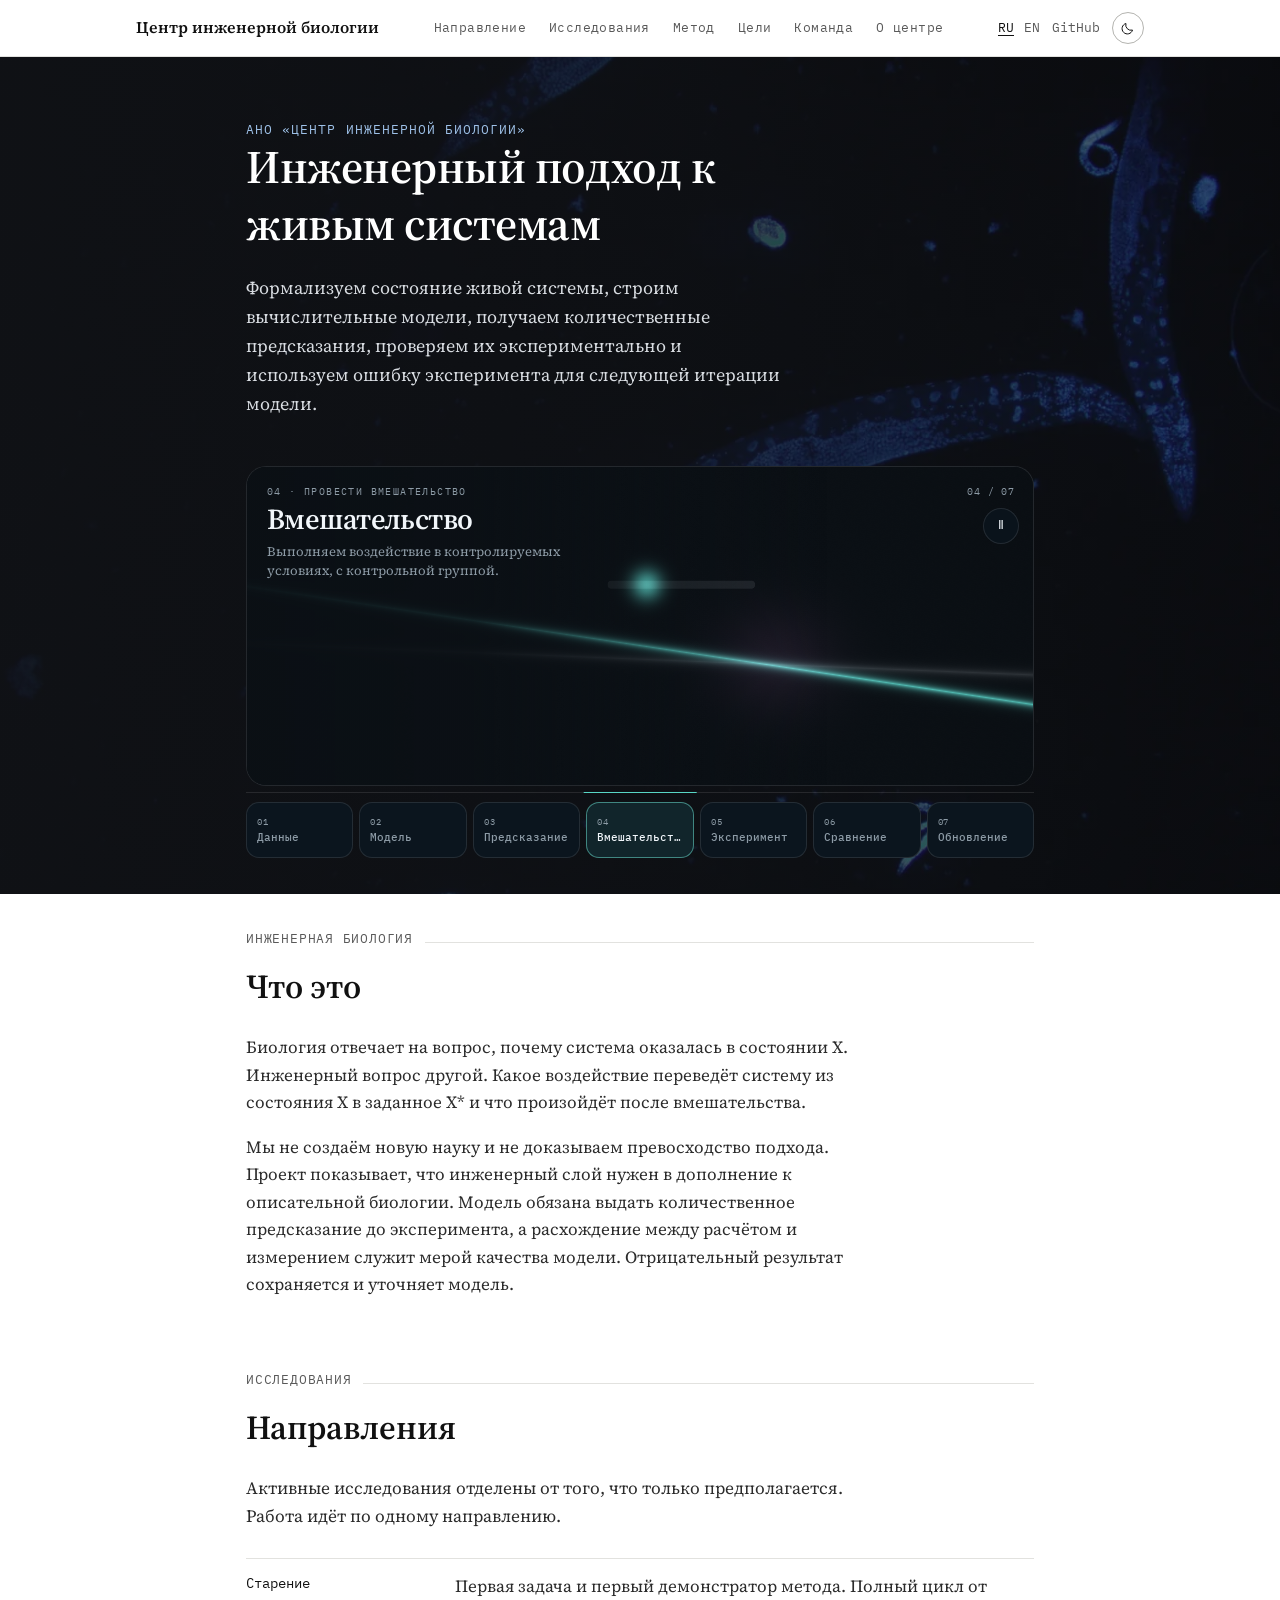
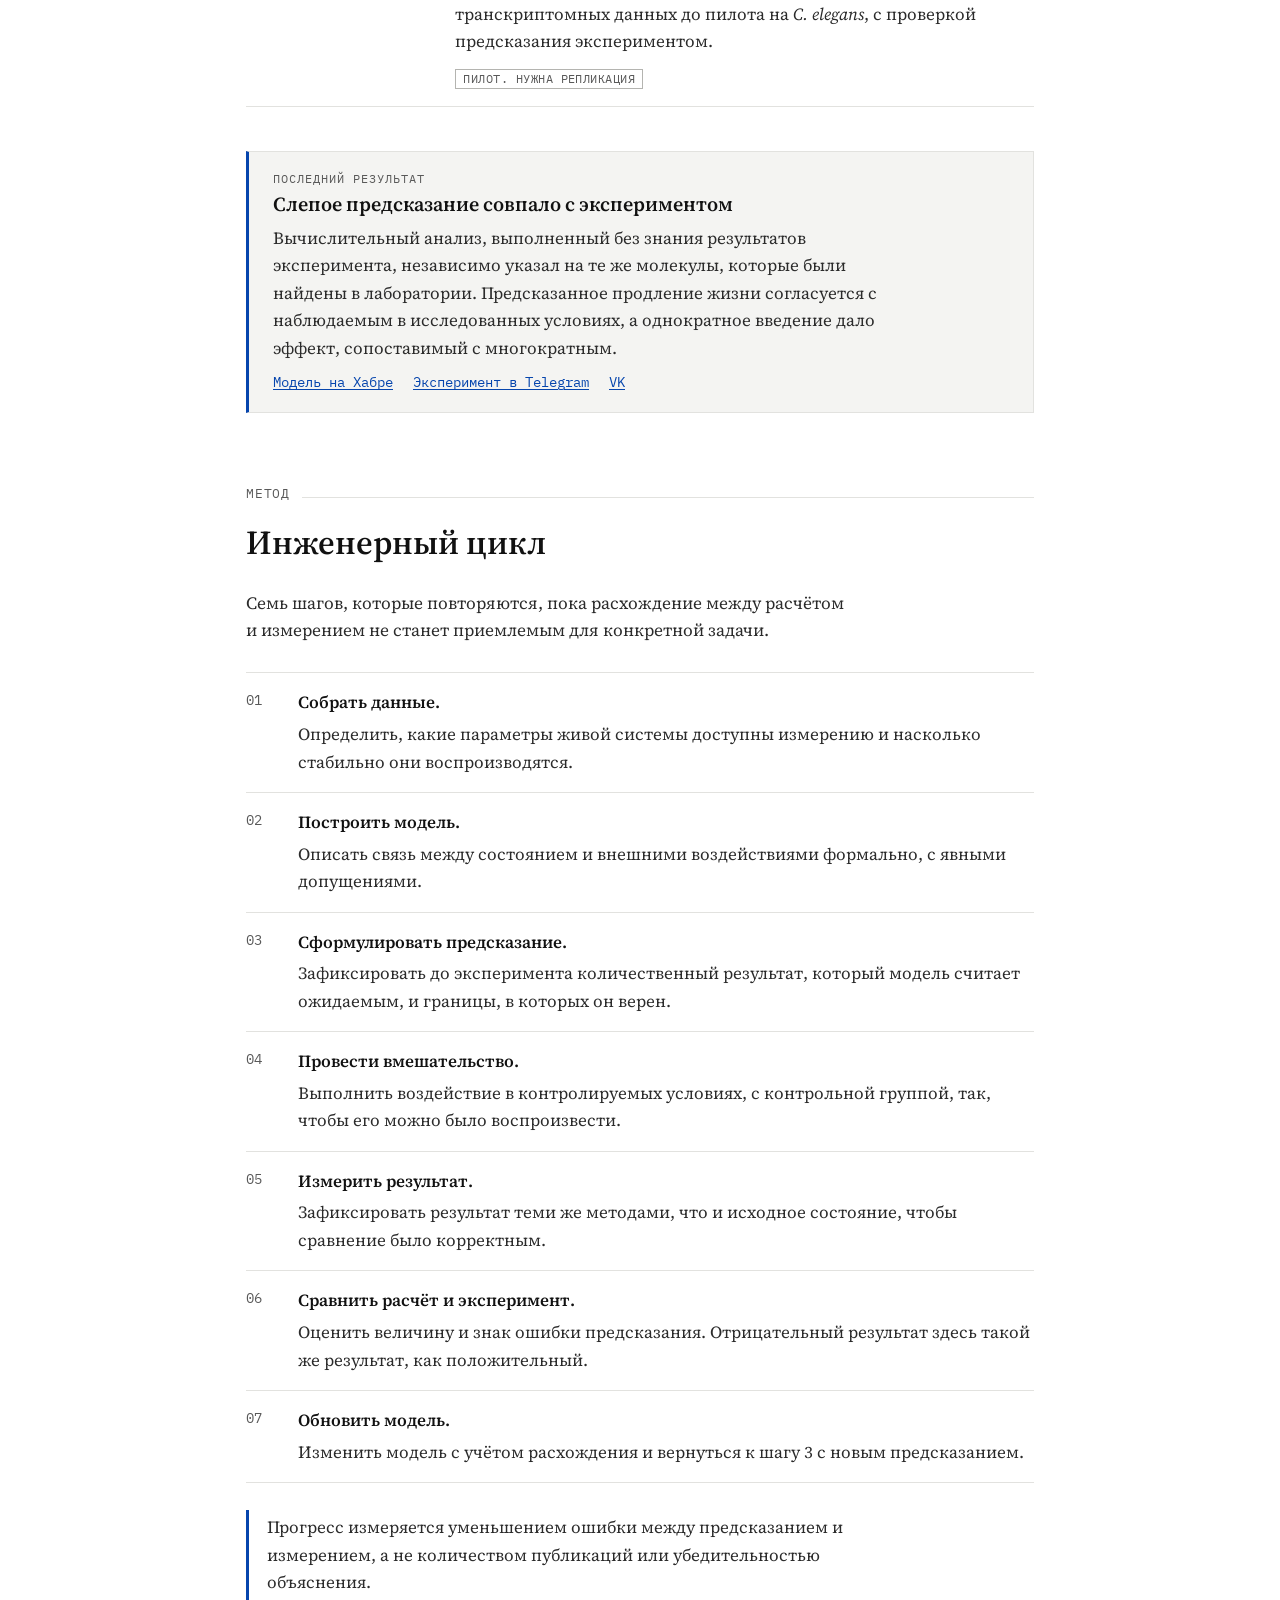
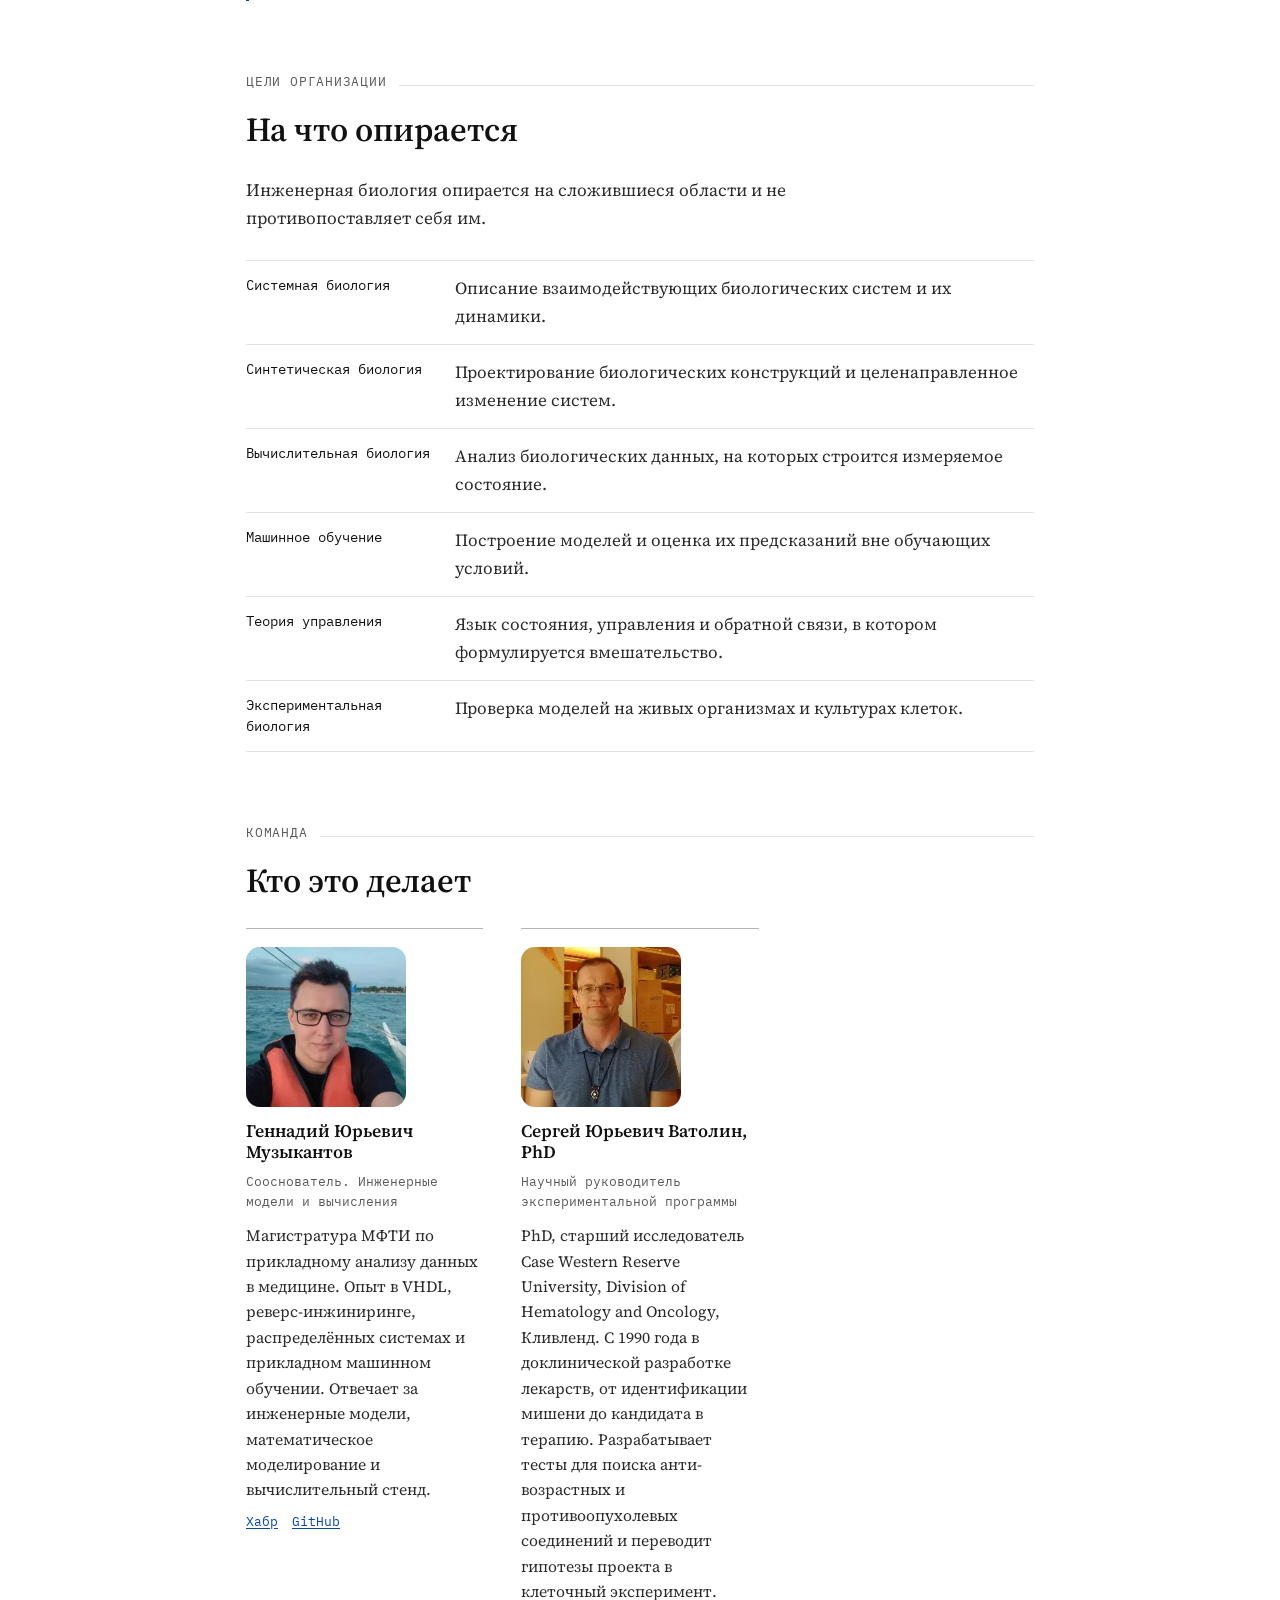
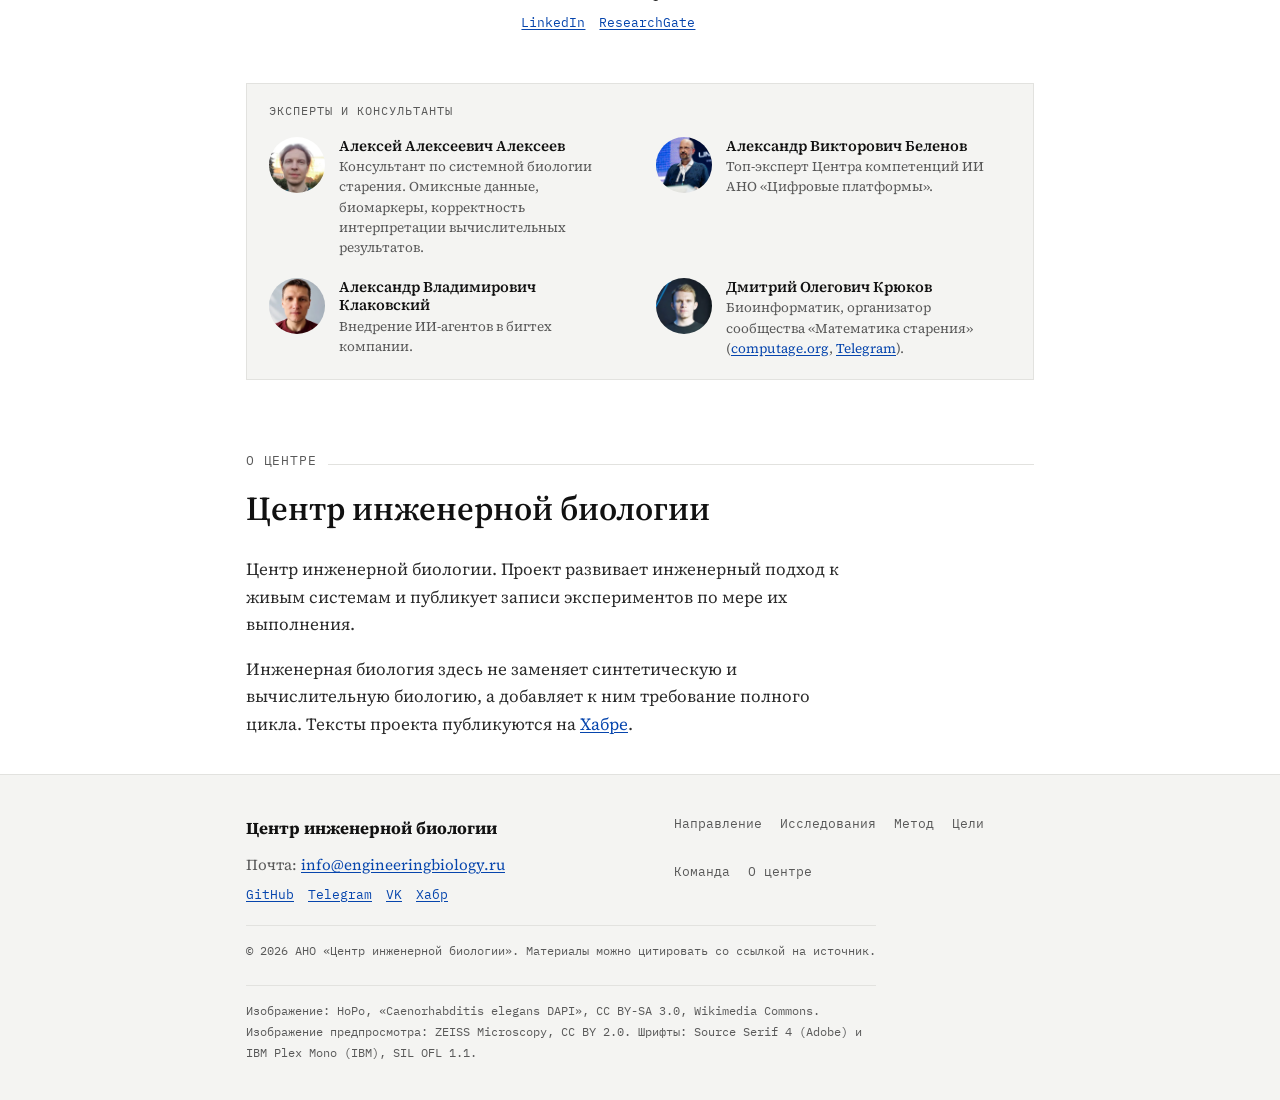
==== index.html @ f96fd62f "Move A. Alekseev from team to advisers; drop management title" ====
<!DOCTYPE html>
<html lang="ru" data-theme="light">
<head>
<meta charset="utf-8">
<meta name="viewport" content="width=device-width, initial-scale=1">
<title>Центр инженерной биологии. Предсказуемое управление живыми системами</title>
<meta name="description" content="Центр инженерной биологии. Полный инженерный цикл от измеримого состояния живой системы до количественного предсказания вмешательства и его экспериментальной проверки.">
<meta name="author" content="АНО «Центр инженерной биологии»">
<meta name="color-scheme" content="light dark">
<meta name="theme-color" content="#ffffff" media="(prefers-color-scheme: light)">
<meta name="theme-color" content="#141414" media="(prefers-color-scheme: dark)">
<link rel="canonical" href="https://engineeringbiology.ru/">
<link rel="alternate" hreflang="ru" href="https://engineeringbiology.ru/">
<link rel="alternate" hreflang="en" href="https://engineeringbiology.ru/en/">
<link rel="alternate" hreflang="x-default" href="https://engineeringbiology.ru/">
<meta property="og:type" content="website">
<meta property="og:locale" content="ru_RU">
<meta property="og:site_name" content="АНО «Центр инженерной биологии»">
<meta property="og:title" content="Центр инженерной биологии. Предсказуемое управление живыми системами">
<meta property="og:description" content="Центр инженерной биологии. Полный инженерный цикл от измеримого состояния живой системы до количественного предсказания вмешательства и его экспериментальной проверки.">
<meta property="og:url" content="https://engineeringbiology.ru/">
<meta property="og:image" content="https://engineeringbiology.ru/assets/og.jpg">
<meta property="og:image:width" content="1200">
<meta property="og:image:height" content="630">
<meta name="twitter:card" content="summary_large_image">
<meta name="twitter:title" content="Центр инженерной биологии. Предсказуемое управление живыми системами">
<meta name="twitter:description" content="Центр инженерной биологии. Полный инженерный цикл от измеримого состояния живой системы до количественного предсказания вмешательства и его экспериментальной проверки.">
<meta name="twitter:image" content="https://engineeringbiology.ru/assets/og.jpg">
<link rel="icon" href="assets/favicon.svg" type="image/svg+xml">
<link rel="preload" href="assets/fonts/sourceserif4-cyrillic.woff2" as="font" type="font/woff2" crossorigin>
<link rel="stylesheet" href="assets/fonts.css">
<link rel="stylesheet" href="assets/styles.css">
<script>(function(){var d=document.documentElement;d.classList.add("js");try{var t=localStorage.getItem("eb-theme");if(!t)t=window.matchMedia("(prefers-color-scheme: dark)").matches?"dark":"light";d.setAttribute("data-theme",t);}catch(e){}})();</script>
</head>
<body>
<a class="skip" href="#main">К содержанию</a>
<header class="masthead">
  <div class="wrap wrap--wide masthead__inner">
    <a class="brand" href="index.html">Центр инженерной биологии</a>
    <nav class="nav" id="nav" aria-label="Разделы">
<a href="#engineering">Направление</a>
<a href="#research">Исследования</a>
<a href="#method">Метод</a>
<a href="#goals">Цели</a>
<a href="#team">Команда</a>
<a href="#about">О центре</a>
    </nav>
    <div class="tools">
      <span class="lang" aria-label="Language"><a href="index.html" hreflang="ru" class="is-current" aria-current="true">RU</a><a href="en/index.html" hreflang="en">EN</a></span>
      <a class="tools__gh" href="https://github.com/EngineeringBiology" rel="noreferrer noopener" target="_blank">GitHub</a>
      <button class="theme" type="button" aria-pressed="false" aria-label="Переключить светлую и тёмную тему">
        <svg viewBox="0 0 24 24" width="15" height="15" aria-hidden="true"><path d="M20 14.5A8.5 8.5 0 0 1 9.5 4a8.5 8.5 0 1 0 10.5 10.5z" fill="none" stroke="currentColor" stroke-width="1.6" stroke-linejoin="round"/></svg>
      </button>
      <button class="menu" type="button" aria-expanded="false" aria-controls="nav" aria-label="Разделы">
        <span class="menu__bars" aria-hidden="true"></span>
      </button>
    </div>
  </div>
</header>
<main id="main">
<section class="hero">
  <div class="hero__bg" aria-hidden="true"></div>
  <div class="wrap hero__inner">
    <p class="eyebrow">АНО «Центр инженерной биологии»</p>
    <h1>Инженерный подход к живым системам</h1>
    <p class="hero__lede">Формализуем состояние живой системы, строим вычислительные модели, получаем количественные предсказания, проверяем их экспериментально и используем ошибку эксперимента для следующей итерации модели.</p>
    <div class="eb-cycle" id="eb-cycle">
      <div class="eb-cycle__scene">
        <canvas class="eb-cycle__canvas" aria-label="Визуализация исследовательского цикла"></canvas>
        <div class="eb-cycle__scrim"></div>
        <div class="eb-cycle__copy">
          <div class="eb-cycle__eyebrow">01 · Собрать данные</div>
          <div class="eb-cycle__title">Данные</div>
          <div class="eb-cycle__description">Собираем данные о состоянии живой системы и проверяем, насколько воспроизводимы измерения.</div>
        </div>
        <div class="eb-cycle__counter">01 / 07</div>
        <button class="eb-cycle__pause" type="button" aria-label="Пауза" data-label-pause="Пауза" data-label-play="Продолжить">Ⅱ</button>
        <div class="eb-cycle__experiment-labels">
          <span>контроль</span>
          <span>вмешательство</span>
        </div>
      </div>
      <div class="eb-cycle__progress"><span></span></div>
      <div class="eb-cycle__nav" role="tablist" aria-label="Этапы цикла">
        <button class="eb-cycle__tab is-active" type="button" data-stage="0" data-eyebrow="01 · Собрать данные" data-title="Данные" data-description="Собираем данные о состоянии живой системы и проверяем, насколько воспроизводимы измерения."><span class="eb-cycle__tab-number">01</span><span class="eb-cycle__tab-label">Данные</span></button>
        <button class="eb-cycle__tab" type="button" data-stage="1" data-eyebrow="02 · Построить модель" data-title="Модель" data-description="Строим вычислительное описание связи состояния и воздействия, с явными допущениями."><span class="eb-cycle__tab-number">02</span><span class="eb-cycle__tab-label">Модель</span></button>
        <button class="eb-cycle__tab" type="button" data-stage="2" data-eyebrow="03 · Сформулировать предсказание" data-title="Предсказание" data-description="До эксперимента получаем количественный результат, который считаем ожидаемым."><span class="eb-cycle__tab-number">03</span><span class="eb-cycle__tab-label">Предсказание</span></button>
        <button class="eb-cycle__tab" type="button" data-stage="3" data-eyebrow="04 · Провести вмешательство" data-title="Вмешательство" data-description="Выполняем воздействие в контролируемых условиях, с контрольной группой."><span class="eb-cycle__tab-number">04</span><span class="eb-cycle__tab-label">Вмешательство</span></button>
        <button class="eb-cycle__tab" type="button" data-stage="4" data-eyebrow="05 · Измерить результат" data-title="Эксперимент" data-description="Измеряем результат теми же методами, что и исходное состояние."><span class="eb-cycle__tab-number">05</span><span class="eb-cycle__tab-label">Эксперимент</span></button>
        <button class="eb-cycle__tab" type="button" data-stage="5" data-eyebrow="06 · Сравнить расчёт и эксперимент" data-title="Сравнение" data-description="Сравниваем расчёт и измерение и оцениваем величину и знак ошибки предсказания."><span class="eb-cycle__tab-number">06</span><span class="eb-cycle__tab-label">Сравнение</span></button>
        <button class="eb-cycle__tab" type="button" data-stage="6" data-eyebrow="07 · Обновить модель" data-title="Обновление" data-description="Изменяем модель с учётом расхождения и возвращаемся к предсказанию."><span class="eb-cycle__tab-number">07</span><span class="eb-cycle__tab-label">Обновление</span></button>
      </div>
    </div>
  </div>
</section>

<section class="section" id="engineering">
  <div class="wrap">
    <p class="section__label">Инженерная биология</p>
    <h2>Что это</h2>
    <div class="prose">
      <p>Биология отвечает на вопрос, почему система оказалась в состоянии X. Инженерный вопрос другой. Какое воздействие переведёт систему из состояния X в заданное X* и что произойдёт после вмешательства.</p>
      <p>Мы не создаём новую науку и не доказываем превосходство подхода. Проект показывает, что инженерный слой нужен в дополнение к описательной биологии. Модель обязана выдать количественное предсказание до эксперимента, а расхождение между расчётом и измерением служит мерой качества модели. Отрицательный результат сохраняется и уточняет модель.</p>
    </div>
  </div>
</section>

<section class="section" id="research">
  <div class="wrap">
    <p class="section__label">Исследования</p>
    <h2>Направления</h2>
    <p class="section__intro">Активные исследования отделены от того, что только предполагается. Работа идёт по одному направлению.</p>
    <dl class="rows">
      <div class="row">
        <dt>Старение</dt>
        <dd>
          <p>Первая задача и первый демонстратор метода. Полный цикл от транскриптомных данных до пилота на <em>C.&nbsp;elegans</em>, с проверкой предсказания экспериментом.</p>
          <p><span class="status">Пилот. Нужна репликация</span></p>
        </dd>
      </div>
    </dl>

    <div class="result">
      <p class="result__label">Последний результат</p>
      <h3 class="result__title">Слепое предсказание совпало с экспериментом</h3>
      <p class="result__text">Вычислительный анализ, выполненный без знания результатов эксперимента, независимо указал на те же молекулы, которые были найдены в лаборатории. Предсказанное продление жизни согласуется с наблюдаемым в исследованных условиях, а однократное введение дало эффект, сопоставимый с многократным.</p>
      <div class="result__links"><a href="https://habr.com/ru/articles/1059232/" target="_blank" rel="noreferrer noopener">Модель на Хабре</a><a href="https://t.me/reversebiolab" target="_blank" rel="noreferrer noopener">Эксперимент в Telegram</a><a href="https://vk.ru/club223616395" target="_blank" rel="noreferrer noopener">VK</a></div>
    </div>
  </div>
</section>

<section class="section" id="method">
  <div class="wrap">
    <p class="section__label">Метод</p>
    <h2>Инженерный цикл</h2>
    <p class="section__intro">Семь шагов, которые повторяются, пока расхождение между расчётом и измерением не станет приемлемым для конкретной задачи.</p>
    <ol class="steps">
      <li><b>Собрать данные.</b> Определить, какие параметры живой системы доступны измерению и насколько стабильно они воспроизводятся.</li>
      <li><b>Построить модель.</b> Описать связь между состоянием и внешними воздействиями формально, с явными допущениями.</li>
      <li><b>Сформулировать предсказание.</b> Зафиксировать до эксперимента количественный результат, который модель считает ожидаемым, и границы, в которых он верен.</li>
      <li><b>Провести вмешательство.</b> Выполнить воздействие в контролируемых условиях, с контрольной группой, так, чтобы его можно было воспроизвести.</li>
      <li><b>Измерить результат.</b> Зафиксировать результат теми же методами, что и исходное состояние, чтобы сравнение было корректным.</li>
      <li><b>Сравнить расчёт и эксперимент.</b> Оценить величину и знак ошибки предсказания. Отрицательный результат здесь такой же результат, как положительный.</li>
      <li><b>Обновить модель.</b> Изменить модель с учётом расхождения и вернуться к шагу 3 с новым предсказанием.</li>
    </ol>
    <div class="note-box"><p>Прогресс измеряется уменьшением ошибки между предсказанием и измерением, а не количеством публикаций или убедительностью объяснения.</p></div>
  </div>
</section>

<section class="section" id="goals">
  <div class="wrap">
    <p class="section__label">Цели организации</p>
    <h2>На что опирается</h2>
    <p class="section__intro">Инженерная биология опирается на сложившиеся области и не противопоставляет себя им.</p>
    <dl class="rows">
      <div class="row"><dt>Системная биология</dt><dd>Описание взаимодействующих биологических систем и их динамики.</dd></div>
      <div class="row"><dt>Синтетическая биология</dt><dd>Проектирование биологических конструкций и целенаправленное изменение систем.</dd></div>
      <div class="row"><dt>Вычислительная биология</dt><dd>Анализ биологических данных, на которых строится измеряемое состояние.</dd></div>
      <div class="row"><dt>Машинное обучение</dt><dd>Построение моделей и оценка их предсказаний вне обучающих условий.</dd></div>
      <div class="row"><dt>Теория управления</dt><dd>Язык состояния, управления и обратной связи, в котором формулируется вмешательство.</dd></div>
      <div class="row"><dt>Экспериментальная биология</dt><dd>Проверка моделей на живых организмах и культурах клеток.</dd></div>
    </dl>
  </div>
</section>

<section class="section" id="team">
  <div class="wrap">
    <p class="section__label">Команда</p>
    <h2>Кто это делает</h2>
    <div class="people">
      <article class="person">
        <div class="person__photo"><img src="/assets/people/muzykantov-240.webp" srcset="/assets/people/muzykantov-240.webp 240w, /assets/people/muzykantov.webp 460w" sizes="(max-width: 620px) 60vw, 160px" width="460" height="460" loading="lazy" decoding="async" alt="Геннадий Юрьевич Музыкантов"></div>
        <h3>Геннадий Юрьевич Музыкантов</h3>
        <p class="person__role">Сооснователь. Инженерные модели и вычисления</p>
        <p class="person__bio">Магистратура МФТИ по прикладному анализу данных в медицине. Опыт в VHDL, реверс-инжиниринге, распределённых системах и прикладном машинном обучении. Отвечает за инженерные модели, математическое моделирование и вычислительный стенд.</p>
        <div class="person__links"><a href="https://habr.com/ru/users/gmuzykantov/" target="_blank" rel="noreferrer noopener">Хабр</a><a href="https://github.com/muzykantov" target="_blank" rel="noreferrer noopener">GitHub</a></div>
      </article>
      <article class="person">
        <div class="person__photo"><img src="/assets/people/vatolin.webp" width="203" height="203" loading="lazy" decoding="async" alt="Сергей Юрьевич Ватолин"></div>
        <h3>Сергей Юрьевич Ватолин, PhD</h3>
        <p class="person__role">Научный руководитель экспериментальной программы</p>
        <p class="person__bio">PhD, старший исследователь Case Western Reserve University, Division of Hematology and Oncology, Кливленд. С 1990 года в доклинической разработке лекарств, от идентификации мишени до кандидата в терапию. Разрабатывает тесты для поиска анти-возрастных и противоопухолевых соединений и переводит гипотезы проекта в клеточный эксперимент.</p>
        <div class="person__links"><a href="https://www.linkedin.com/in/sergei-vatolin-2327263" target="_blank" rel="noreferrer noopener">LinkedIn</a><a href="https://www.researchgate.net/profile/Sergei-Vatolin" target="_blank" rel="noreferrer noopener">ResearchGate</a></div>
      </article>
    </div>

    <div class="experts">
      <h3>Эксперты и консультанты</h3>
      <div class="experts__list">
        <div class="expert">
          <div class="expert__photo"><img src="/assets/people/alekseev-240.webp" srcset="/assets/people/alekseev-240.webp 240w, /assets/people/alekseev.webp 400w" sizes="44px" width="400" height="400" loading="lazy" decoding="async" alt="Алексей Алексеевич Алексеев"></div>
          <div><h4>Алексей Алексеевич Алексеев</h4><p>Консультант по системной биологии старения. Омиксные данные, биомаркеры, корректность интерпретации вычислительных результатов.</p></div>
        </div>
        <div class="expert">
          <div class="expert__photo"><img src="/assets/people/belenov-240.webp" srcset="/assets/people/belenov-240.webp 240w, /assets/people/belenov.webp 480w" sizes="44px" width="480" height="480" loading="lazy" decoding="async" alt="Александр Викторович Беленов"></div>
          <div><h4>Александр Викторович Беленов</h4><p>Топ-эксперт Центра компетенций ИИ АНО «Цифровые платформы».</p></div>
        </div>
        <div class="expert">
          <div class="expert__photo"><img src="/assets/people/klakovsky-240.webp" srcset="/assets/people/klakovsky-240.webp 240w, /assets/people/klakovsky.webp 480w" sizes="44px" width="480" height="480" loading="lazy" decoding="async" alt="Александр Владимирович Клаковский"></div>
          <div><h4>Александр Владимирович Клаковский</h4><p>Внедрение ИИ-агентов в бигтех компании.</p></div>
        </div>
        <div class="expert">
          <div class="expert__photo"><img src="/assets/people/kryukov-240.webp" srcset="/assets/people/kryukov-240.webp 240w, /assets/people/kryukov.webp 480w" sizes="44px" width="480" height="480" loading="lazy" decoding="async" alt="Дмитрий Олегович Крюков"></div>
          <div><h4>Дмитрий Олегович Крюков</h4><p>Биоинформатик, организатор сообщества «Математика старения» (<a href="https://computage.org/" target="_blank" rel="noreferrer noopener">computage.org</a>, <a href="https://t.me/agingmathwaterfall" target="_blank" rel="noreferrer noopener">Telegram</a>).</p></div>
        </div>
      </div>
    </div>
  </div>
</section>

<section class="section" id="about">
  <div class="wrap">
    <p class="section__label">О центре</p>
    <h2>Центр инженерной биологии</h2>
    <div class="prose">
      <p>Центр инженерной биологии. Проект развивает инженерный подход к живым системам и публикует записи экспериментов по мере их выполнения.</p>
      <p>Инженерная биология здесь не заменяет синтетическую и вычислительную биологию, а добавляет к ним требование полного цикла. Тексты проекта публикуются на <a href="https://habr.com/ru/users/gmuzykantov/articles/" target="_blank" rel="noreferrer noopener">Хабре</a>.</p>
    </div>
  </div>
</section>
</main>
<footer class="colophon" id="contact">
  <div class="wrap">
    <div class="colophon__grid">
      <div>
        <strong>Центр инженерной биологии</strong>
        <p class="colophon__contact">Почта: <a href="mailto:info@engineeringbiology.ru">info@engineeringbiology.ru</a></p>
        <nav class="colophon__links" aria-label="Links"><a href="https://github.com/EngineeringBiology" target="_blank" rel="noreferrer noopener">GitHub</a>
<a href="https://t.me/reversebiolab" target="_blank" rel="noreferrer noopener">Telegram</a>
<a href="https://vk.ru/club223616395" target="_blank" rel="noreferrer noopener">VK</a>
<a href="https://habr.com/ru/users/gmuzykantov/articles/" target="_blank" rel="noreferrer noopener">Хабр</a></nav>
      </div>
      <nav class="colophon__nav" aria-label="Разделы">
<a href="#engineering">Направление</a>
<a href="#research">Исследования</a>
<a href="#method">Метод</a>
<a href="#goals">Цели</a>
<a href="#team">Команда</a>
<a href="#about">О центре</a>
      </nav>
    </div>
    <p class="colophon__legal">&copy; 2026 АНО «Центр инженерной биологии». Материалы можно цитировать со ссылкой на источник.</p>
    <p class="colophon__credits">Изображение: HoPo, «Caenorhabditis elegans DAPI», CC BY-SA 3.0, Wikimedia Commons. Изображение предпросмотра: ZEISS Microscopy, CC BY 2.0. Шрифты: Source Serif 4 (Adobe) и IBM Plex Mono (IBM), SIL OFL 1.1.</p>
  </div>
</footer>
<script src="assets/app.js" defer></script>
</body>
</html>
---- assets/fonts.css ----
/* Self-hosted fonts, SIL Open Font License 1.1.
   Source Serif 4 (c) Adobe, variable weight 400..700, normal and italic.
   IBM Plex Mono (c) IBM Corp., weights 400 and 500.
   Subsets: cyrillic + latin. Regenerate from the Google Fonts CSS2 API
   if the character set changes. */

@font-face {
  font-family: 'Source Serif 4';
  font-style: normal;
  font-weight: 400 700;
  font-display: swap;
  src: url('fonts/sourceserif4-cyrillic.woff2') format('woff2');
  unicode-range: U+0301, U+0400-045F, U+0490-0491, U+04B0-04B1, U+2116;
}
@font-face {
  font-family: 'Source Serif 4';
  font-style: normal;
  font-weight: 400 700;
  font-display: swap;
  src: url('fonts/sourceserif4-latin.woff2') format('woff2');
  unicode-range: U+0000-00FF, U+0131, U+0152-0153, U+02BB-02BC, U+02C6, U+02DA, U+02DC, U+0304, U+0308, U+0329, U+2000-206F, U+20AC, U+2122, U+2191, U+2193, U+2212, U+2215, U+FEFF, U+FFFD;
}
@font-face {
  font-family: 'Source Serif 4';
  font-style: italic;
  font-weight: 400 700;
  font-display: swap;
  src: url('fonts/sourceserif4-italic-cyrillic.woff2') format('woff2');
  unicode-range: U+0301, U+0400-045F, U+0490-0491, U+04B0-04B1, U+2116;
}
@font-face {
  font-family: 'Source Serif 4';
  font-style: italic;
  font-weight: 400 700;
  font-display: swap;
  src: url('fonts/sourceserif4-italic-latin.woff2') format('woff2');
  unicode-range: U+0000-00FF, U+0131, U+0152-0153, U+02BB-02BC, U+02C6, U+02DA, U+02DC, U+0304, U+0308, U+0329, U+2000-206F, U+20AC, U+2122, U+2191, U+2193, U+2212, U+2215, U+FEFF, U+FFFD;
}
@font-face {
  font-family: 'IBM Plex Mono';
  font-style: normal;
  font-weight: 400;
  font-display: swap;
  src: url('fonts/ibmplexmono-400-cyrillic.woff2') format('woff2');
  unicode-range: U+0301, U+0400-045F, U+0490-0491, U+04B0-04B1, U+2116;
}
@font-face {
  font-family: 'IBM Plex Mono';
  font-style: normal;
  font-weight: 400;
  font-display: swap;
  src: url('fonts/ibmplexmono-400-latin.woff2') format('woff2');
  unicode-range: U+0000-00FF, U+0131, U+0152-0153, U+02BB-02BC, U+02C6, U+02DA, U+02DC, U+0304, U+0308, U+0329, U+2000-206F, U+20AC, U+2122, U+2191, U+2193, U+2212, U+2215, U+FEFF, U+FFFD;
}
@font-face {
  font-family: 'IBM Plex Mono';
  font-style: normal;
  font-weight: 500;
  font-display: swap;
  src: url('fonts/ibmplexmono-500-cyrillic.woff2') format('woff2');
  unicode-range: U+0301, U+0400-045F, U+0490-0491, U+04B0-04B1, U+2116;
}
@font-face {
  font-family: 'IBM Plex Mono';
  font-style: normal;
  font-weight: 500;
  font-display: swap;
  src: url('fonts/ibmplexmono-500-latin.woff2') format('woff2');
  unicode-range: U+0000-00FF, U+0131, U+0152-0153, U+02BB-02BC, U+02C6, U+02DA, U+02DC, U+0304, U+0308, U+0329, U+2000-206F, U+20AC, U+2122, U+2191, U+2193, U+2212, U+2215, U+FEFF, U+FFFD;
}
---- assets/styles.css ----
/* Институт инженерной биологии
   Фон: белый. Текст: почти чёрный. Ссылки: классический синий (как в Википедии).
   Шрифты: Source Serif 4 (текст), IBM Plex Mono (подписи). */

/* ---------- токены ---------- */
:root {
  color-scheme: light;
  --bg: #ffffff;
  --bg-2: #f4f4f2;
  --ink: #111111;
  --body: #2b2b2b;
  --muted: #595959;
  --line: #e2e2df;
  --line-2: #b4b4b0;
  --link: #0645ad;
  --link-hover: #0b3d91;

  --serif: "Source Serif 4", Georgia, "Times New Roman", serif;
  --mono: "IBM Plex Mono", ui-monospace, "SF Mono", Menlo, Consolas, monospace;

  --wrap: 900px;
  --wide: 1120px;
  --pad: clamp(20px, 5vw, 56px);
  --gap-after-heading: clamp(20px, 3vh, 30px);
}

html[data-theme="dark"] {
  color-scheme: dark;
  --bg: #15171a;
  --bg-2: #1d2024;
  --ink: #ededed;
  --body: #c9c9c9;
  --muted: #909090;
  --line: #2d3138;
  --line-2: #454a52;
  --link: #7fb2ff;
  --link-hover: #a6c8ff;
}

/* ---------- база ---------- */
* { box-sizing: border-box; }
html { -webkit-text-size-adjust: 100%; scroll-behavior: smooth; }
body {
  margin: 0;
  background: var(--bg);
  color: var(--ink);
  font: 400 1.0625rem/1.62 var(--serif);
  -webkit-font-smoothing: antialiased;
  text-rendering: optimizeLegibility;
  overflow-x: hidden;
}
img { max-width: 100%; height: auto; display: block; }
p { margin: 0; }
h1, h2, h3, h4 { margin: 0; font-weight: 600; line-height: 1.22; }
h2 { margin-bottom: var(--gap-after-heading); }
h3 { margin-top: clamp(28px, 4vh, 40px); margin-bottom: 14px; }
::selection { background: #ffdf80; color: #111; }

a { color: var(--link); text-underline-offset: 2px; }
a:hover { color: var(--link-hover); }
:focus-visible { outline: 2px solid var(--link); outline-offset: 2px; }

.wrap { width: 100%; max-width: var(--wrap); margin-inline: auto; padding-inline: var(--pad); }
.wrap--wide { max-width: var(--wide); }

.skip { position: absolute; left: 12px; top: -60px; z-index: 200; padding: 8px 14px; background: var(--ink); color: var(--bg); font: 400 0.82rem/1 var(--mono); }
.skip:focus { top: 12px; }

.eyebrow { font: 400 0.82rem/1.4 var(--mono); letter-spacing: 0.08em; text-transform: uppercase; color: var(--muted); }

/* ---------- шапка ---------- */
.masthead { position: sticky; top: 0; z-index: 100; background: var(--bg); border-bottom: 1px solid var(--line); }
.masthead__inner { display: flex; align-items: center; justify-content: space-between; gap: 18px; min-height: 56px; }
.brand { font-family: var(--serif); font-size: 1rem; font-weight: 600; color: var(--ink); text-decoration: none; white-space: nowrap; }
.nav { display: flex; gap: clamp(12px, 1.8vw, 24px); }
.nav a { font: 400 0.82rem/1 var(--mono); letter-spacing: 0.03em; color: var(--muted); text-decoration: none; padding: 4px 0; }
.nav a:hover { color: var(--ink); text-decoration: underline; }
.tools { display: flex; align-items: center; gap: 12px; }
.tools__gh { font: 400 0.82rem/1 var(--mono); color: var(--muted); text-decoration: none; }
.tools__gh:hover { color: var(--ink); text-decoration: underline; }
.lang { display: inline-flex; gap: 10px; font: 400 0.82rem/1 var(--mono); }
.lang a { color: var(--muted); text-decoration: none; }
.lang a.is-current { color: var(--ink); text-decoration: underline; text-underline-offset: 3px; }
.theme, .menu { display: grid; place-items: center; width: 32px; height: 32px; padding: 0; background: none; border: 1px solid var(--line-2); color: var(--ink); cursor: pointer; }
.theme { border-radius: 50%; }
.menu { display: none; }
.theme:hover, .menu:hover { border-color: var(--ink); }
.menu__bars, .menu__bars::before, .menu__bars::after { display: block; width: 14px; height: 1.5px; background: var(--ink); transition: transform .2s ease; }
.menu__bars { position: relative; }
.menu__bars::before { content: ""; position: absolute; top: -4px; left: 0; }
.menu__bars::after { content: ""; position: absolute; top: 4px; left: 0; }
.masthead.is-open .menu__bars { background: transparent; }
.masthead.is-open .menu__bars::before { transform: translateY(4px) rotate(45deg); }
.masthead.is-open .menu__bars::after { transform: translateY(-4px) rotate(-45deg); }

/* ---------- секции ---------- */
.section { padding: 36px 0; scroll-margin-top: 72px; }
.section__label { display: flex; align-items: baseline; gap: 12px; margin-bottom: 18px; font: 400 0.82rem/1.4 var(--mono); letter-spacing: 0.06em; text-transform: uppercase; color: var(--muted); }
.section__label::after { content: ""; flex: 1 1 auto; height: 1px; background: var(--line); }
h1 { font-size: clamp(1.9rem, 1.3rem + 2.4vw, 2.9rem); letter-spacing: -0.01em; }
.section h2 { font-size: clamp(1.5rem, 1.2rem + 1.3vw, 2.1rem); }
.section__intro { color: var(--body); font-size: 1.08rem; max-width: 68ch; margin-bottom: var(--gap-after-heading); }

.prose { max-width: 68ch; margin-top: 0; }
.prose > * + * { margin-top: 1em; }
.prose p { color: var(--body); }

.note-box { border-left: 3px solid var(--link); padding: 4px 0 4px 18px; color: var(--body); max-width: 68ch; margin-top: var(--gap-after-heading); }

/* ---------- последний результат ---------- */
.result { margin-top: clamp(28px, 5vh, 44px); border: 1px solid var(--line); border-left: 3px solid var(--link); background: var(--bg-2); padding: 20px 24px 22px; }
.result__label { margin: 0 0 8px; font: 400 0.78rem/1 var(--mono); letter-spacing: 0.08em; text-transform: uppercase; color: var(--muted); }
.result__title { margin: 0 0 8px; font-size: 1.25rem; }
.result__text { margin: 0; color: var(--body); max-width: 68ch; }
.result__links { margin-top: 14px; display: flex; flex-wrap: wrap; gap: 8px 20px; }
.result__links a { font: 400 0.86rem/1 var(--mono); }

/* ---------- строки-определения ---------- */
.rows { margin: 0; border-top: 1px solid var(--line); }
.row { display: grid; grid-template-columns: minmax(150px, 0.32fr) minmax(0, 1fr); gap: 14px 24px; padding: 14px 0; border-bottom: 1px solid var(--line); }
.row dt { font: 400 0.86rem/1.5 var(--mono); color: var(--ink); }
.row dd { margin: 0; color: var(--body); }
.row dd p + p { margin-top: 0.5em; }
.status { display: inline-block; font: 400 0.76rem/1 var(--mono); letter-spacing: 0.04em; text-transform: uppercase; color: var(--muted); border: 1px solid var(--line-2); padding: 3px 7px; white-space: nowrap; }

/* ---------- метод ---------- */
.steps { margin: 0; padding: 0; list-style: none; border-top: 1px solid var(--line); counter-reset: step; }
.steps li { position: relative; padding: 16px 0 16px 52px; border-bottom: 1px solid var(--line); color: var(--body); }
.steps li::before { counter-increment: step; content: counter(step, decimal-leading-zero); position: absolute; left: 0; top: 16px; font: 400 0.86rem/1.6 var(--mono); color: var(--muted); }
.steps li b { display: block; color: var(--ink); font-weight: 600; margin-bottom: 4px; }

/* ---------- герой ---------- */
.hero { position: relative; isolation: isolate; color: #ececec; background: #14161a; }
.hero__bg { position: absolute; inset: 0; z-index: -2; background: url("/assets/aging-c-elegans-dapi-1400.webp") center/cover no-repeat; }
.hero::after { content: ""; position: absolute; inset: 0; z-index: -1; background: linear-gradient(90deg, rgba(16,18,22,.94) 0%, rgba(16,18,22,.80) 52%, rgba(16,18,22,.55) 100%); }
.hero__inner { padding-top: 64px; padding-bottom: 36px; }
.hero h1 { color: #ffffff; max-width: 24ch; }
.hero .eyebrow { color: #9ec1e8; }
.hero__lede { margin-top: 20px; max-width: 60ch; color: #d9dde2; font-size: 1.12rem; }
/* ---------- инженерный цикл (WebGL) ---------- */
/* Компонент всегда тёмный: визуализация построена на аддитивном смешении света
   и на светлом фоне выцветает; hero, в котором он стоит, и так всегда тёмный. */
.eb-cycle {
  --eb-bg: #0b1015;
  --eb-surface: #0b151e;
  --eb-text: #f1f6fa;
  --eb-muted: #8d9ba6;
  --eb-border: rgba(255, 255, 255, 0.10);
  --eb-observed: #58d7c6;
  --eb-predicted: #788dff;
  --eb-error: #d772c8;

  width: 100%;
  margin-top: 48px;
  color: var(--eb-text);
  font-family: var(--serif);
}
.eb-cycle * { box-sizing: border-box; }

.eb-cycle__scene {
  position: relative;
  height: 320px;
  overflow: hidden;
  border: 1px solid var(--eb-border);
  border-radius: 20px;
  background: var(--eb-bg);
  transition: background 250ms ease, border-color 250ms ease;
}
.eb-cycle__canvas {
  position: absolute;
  inset: 0;
  display: block;
  width: 100%;
  height: 100%;
  touch-action: pan-y;
}
.eb-cycle__scrim {
  position: absolute;
  inset: 0;
  pointer-events: none;
  background: linear-gradient(90deg,
    color-mix(in srgb, var(--eb-bg) 97%, transparent) 0%,
    color-mix(in srgb, var(--eb-bg) 88%, transparent) 29%,
    color-mix(in srgb, var(--eb-bg) 24%, transparent) 55%,
    transparent 74%);
}
.eb-cycle__copy {
  position: absolute;
  z-index: 2;
  top: 20px;
  left: 20px;
  width: min(335px, 43%);
  pointer-events: none;
}
.eb-cycle__eyebrow {
  margin-bottom: 8px;
  color: var(--eb-muted);
  font-family: var(--mono);
  font-size: 10px;
  line-height: 1;
  letter-spacing: 0.14em;
  text-transform: uppercase;
}
.eb-cycle__title {
  color: var(--eb-text);
  font-family: var(--serif);
  font-size: 29px;
  font-weight: 600;
  line-height: 0.98;
  letter-spacing: -0.02em;
}
.eb-cycle__description {
  max-width: 320px;
  margin-top: 10px;
  color: var(--eb-muted);
  font-size: 13px;
  line-height: 1.44;
}
.eb-cycle__counter {
  position: absolute;
  z-index: 2;
  top: 17px;
  right: 18px;
  color: var(--eb-muted);
  font-family: var(--mono);
  font-size: 10px;
  font-variant-numeric: tabular-nums;
  letter-spacing: 0.08em;
}
.eb-cycle__pause {
  position: absolute;
  z-index: 3;
  top: 41px;
  right: 14px;
  display: grid;
  place-items: center;
  width: 36px;
  height: 36px;
  padding: 0;
  border: 1px solid var(--eb-border);
  border-radius: 999px;
  background: color-mix(in srgb, var(--eb-surface) 82%, transparent);
  color: var(--eb-text);
  font: inherit;
  font-size: 12px;
  cursor: pointer;
  backdrop-filter: blur(10px);
  transition: background 180ms ease, transform 180ms ease;
}
.eb-cycle__pause:hover { background: var(--eb-surface); }
.eb-cycle__pause:active { transform: scale(0.94); }
.eb-cycle__experiment-labels {
  position: absolute;
  z-index: 2;
  right: 7%;
  bottom: 14%;
  display: flex;
  gap: 70px;
  opacity: 0;
  color: var(--eb-muted);
  font-family: var(--mono);
  font-size: 9px;
  letter-spacing: 0.09em;
  text-transform: uppercase;
  pointer-events: none;
  transition: opacity 200ms ease;
}
.eb-cycle__experiment-labels.is-visible { opacity: 1; }
.eb-cycle__experiment-labels span:last-child { color: var(--eb-observed); }
.eb-cycle__progress {
  height: 1px;
  margin-top: 6px;
  overflow: hidden;
  background: var(--eb-border);
}
.eb-cycle__progress > span {
  display: block;
  width: calc(100% / 7);
  height: 100%;
  background: var(--eb-observed);
  transform: translateX(0);
  transition: transform 500ms cubic-bezier(0.2, 0.8, 0.2, 1);
}
.eb-cycle__nav {
  display: grid;
  grid-template-columns: repeat(7, minmax(0, 1fr));
  gap: 6px;
  margin-top: 9px;
}
.eb-cycle__tab {
  min-width: 0;
  height: 56px;
  padding: 8px 10px;
  border: 1px solid var(--eb-border);
  border-radius: 13px;
  background: var(--eb-surface);
  color: var(--eb-muted);
  text-align: left;
  font: inherit;
  cursor: pointer;
  transition: transform 200ms ease, background 200ms ease, border-color 200ms ease, color 200ms ease;
}
.eb-cycle__tab:hover { color: var(--eb-text); transform: translateY(-1px); }
.eb-cycle__tab.is-active {
  border-color: color-mix(in srgb, var(--eb-observed) 48%, var(--eb-border));
  background: color-mix(in srgb, var(--eb-surface) 92%, var(--eb-observed) 8%);
  color: var(--eb-text);
}
.eb-cycle__tab-number {
  display: block;
  margin-bottom: 5px;
  color: var(--eb-muted);
  font-family: var(--mono);
  font-size: 9px;
  line-height: 1;
  letter-spacing: 0.1em;
}
.eb-cycle__tab-label {
  display: block;
  overflow: hidden;
  font-family: var(--mono);
  font-size: 11px;
  font-weight: 500;
  line-height: 1.1;
  white-space: nowrap;
  text-overflow: ellipsis;
}

@media (max-width: 720px) {
  .eb-cycle { margin-top: 28px; }
  .eb-cycle__scene { height: 390px; border-radius: 17px; }
  .eb-cycle__scrim {
    background: linear-gradient(180deg,
      var(--eb-bg) 0%,
      color-mix(in srgb, var(--eb-bg) 96%, transparent) 32%,
      color-mix(in srgb, var(--eb-bg) 40%, transparent) 49%,
      transparent 68%);
  }
  .eb-cycle__copy { top: 17px; left: 16px; right: 54px; width: auto; }
  .eb-cycle__title { font-size: 25px; }
  .eb-cycle__description { max-width: 440px; font-size: 12px; line-height: 1.4; }
  .eb-cycle__counter { display: none; }
  .eb-cycle__pause { top: 14px; right: 13px; }
  .eb-cycle__experiment-labels {
    right: auto;
    bottom: 9%;
    left: 50%;
    gap: 30px;
    width: 48%;
    justify-content: space-around;
    transform: translateX(-5%);
  }
  .eb-cycle__nav {
    display: flex;
    gap: 6px;
    overflow-x: auto;
    padding: 2px 1px 5px;
    scrollbar-width: none;
    scroll-snap-type: x proximity;
  }
  .eb-cycle__nav::-webkit-scrollbar { display: none; }
  .eb-cycle__tab { flex: 0 0 124px; scroll-snap-align: center; }
}
@media (max-width: 420px) {
  .eb-cycle__scene { height: 410px; }
  .eb-cycle__title { font-size: 23px; }
  .eb-cycle__description { font-size: 11.5px; }
}
@media (prefers-reduced-motion: reduce) {
  .eb-cycle__tab,
  .eb-cycle__progress > span,
  .eb-cycle__experiment-labels { transition: none; }
}

/* ---------- люди ---------- */
.people { display: grid; grid-template-columns: repeat(3, minmax(0, 1fr)); gap: clamp(20px, 3vw, 40px); margin-top: 0; }
.person { border-top: 1px solid var(--line-2); padding-top: 18px; }
.person__photo { width: 100%; max-width: 160px; aspect-ratio: 1 / 1; overflow: hidden; border-radius: 14px; background: var(--bg-2); margin-bottom: 14px; }
.person__photo img { width: 100%; height: 100%; object-fit: cover; object-position: center 22%; }
.person h3 { font-size: 1.1rem; margin: 0; }
.person__role { margin-top: 8px; font: 400 0.82rem/1.5 var(--mono); color: var(--muted); }
.person__bio { margin-top: 12px; color: var(--body); font-size: 0.98rem; }
.person__links { display: flex; gap: 14px; margin-top: 12px; font: 400 0.82rem/1 var(--mono); }

.experts { margin-top: clamp(36px, 6vh, 60px); border: 1px solid var(--line); background: var(--bg-2); padding: 20px 22px; }
.experts h3 { margin: 0 0 20px; font: 400 0.78rem/1 var(--mono); letter-spacing: 0.08em; text-transform: uppercase; color: var(--muted); }
.experts__list { display: grid; grid-template-columns: repeat(2, minmax(0, 1fr)); gap: 20px 32px; }
.expert { display: grid; grid-template-columns: 56px minmax(0, 1fr); gap: 14px; align-items: start; }
.expert__photo { width: 56px; height: 56px; overflow: hidden; border-radius: 50%; }
.expert__photo img { width: 100%; height: 100%; object-fit: cover; object-position: center 20%; }
.expert h4 { font-size: 0.94rem; margin: 0; }
.expert p { margin-top: 2px; color: var(--muted); font-size: 0.84rem; line-height: 1.5; }

/* ---------- подвал ---------- */
.colophon { border-top: 1px solid var(--line); padding: 40px 0 36px; background: var(--bg-2); }
.colophon__grid { display: flex; flex-wrap: wrap; gap: 24px 48px; justify-content: space-between; }
.colophon strong { font-size: 1.05rem; }
.colophon__contact { margin-top: 10px; color: var(--muted); font-size: 0.95rem; }
.colophon__links { display: flex; flex-wrap: wrap; gap: 14px; margin-top: 10px; font: 400 0.82rem/1 var(--mono); }
.colophon__nav { display: flex; flex-wrap: wrap; gap: 10px 18px; max-width: 40ch; }
.colophon__nav a { font: 400 0.82rem/1.4 var(--mono); color: var(--muted); text-decoration: none; }
.colophon__nav a:hover { color: var(--ink); text-decoration: underline; }
.colophon__legal, .colophon__credits { margin-top: 24px; padding-top: 14px; border-top: 1px solid var(--line); color: var(--muted); font: 400 0.78rem/1.7 var(--mono); max-width: 90ch; }

/* ---------- адаптив ---------- */
@media (max-width: 980px) {
  .nav { display: none; }
  .menu { display: grid; }
  .tools__gh { display: none; }
  .nav.is-panel { position: absolute; top: 100%; left: 0; right: 0; display: grid; padding: 10px var(--pad) 16px; background: var(--bg); border-bottom: 1px solid var(--line); }
  .nav.is-panel a { padding: 10px 0; border-bottom: 1px solid var(--line); }
}
@media (max-width: 900px) {
  .people { grid-template-columns: 1fr 1fr; }
}
@media (max-width: 620px) {
  .people { grid-template-columns: 1fr; }
  .experts__list { grid-template-columns: 1fr; gap: 20px; }
  .row { grid-template-columns: 1fr; gap: 4px; }
  .person__photo { max-width: 140px; }
  .brand { white-space: normal; font-size: 0.95rem; line-height: 1.15; }
  .masthead__inner { gap: 10px; }
  .section { padding: 24px 0; }
  .hero__inner { padding-top: 40px; padding-bottom: 24px; }
  .colophon { padding: 24px 0 24px; }
  .experts { margin-top: 28px; }
  h3 { margin-top: 24px; }
}
@media (prefers-reduced-motion: reduce) {
  html { scroll-behavior: auto; }
}
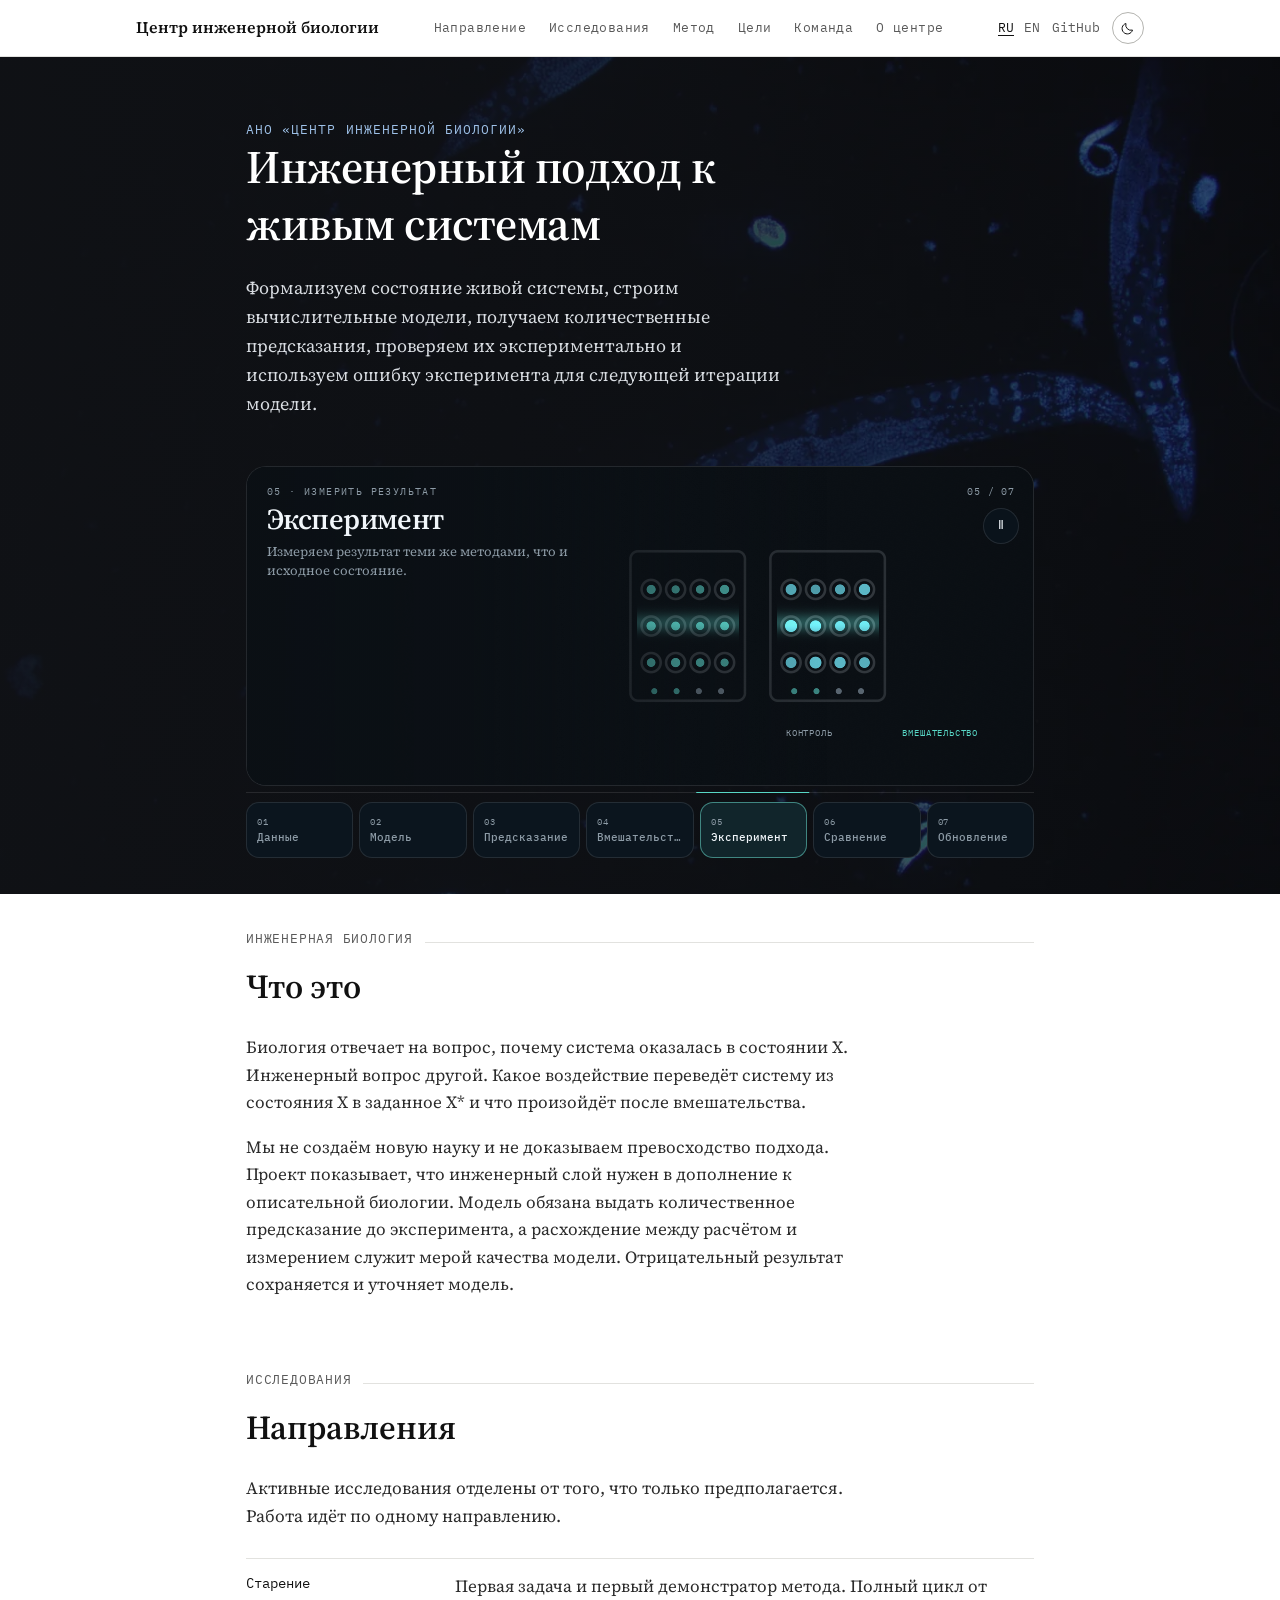
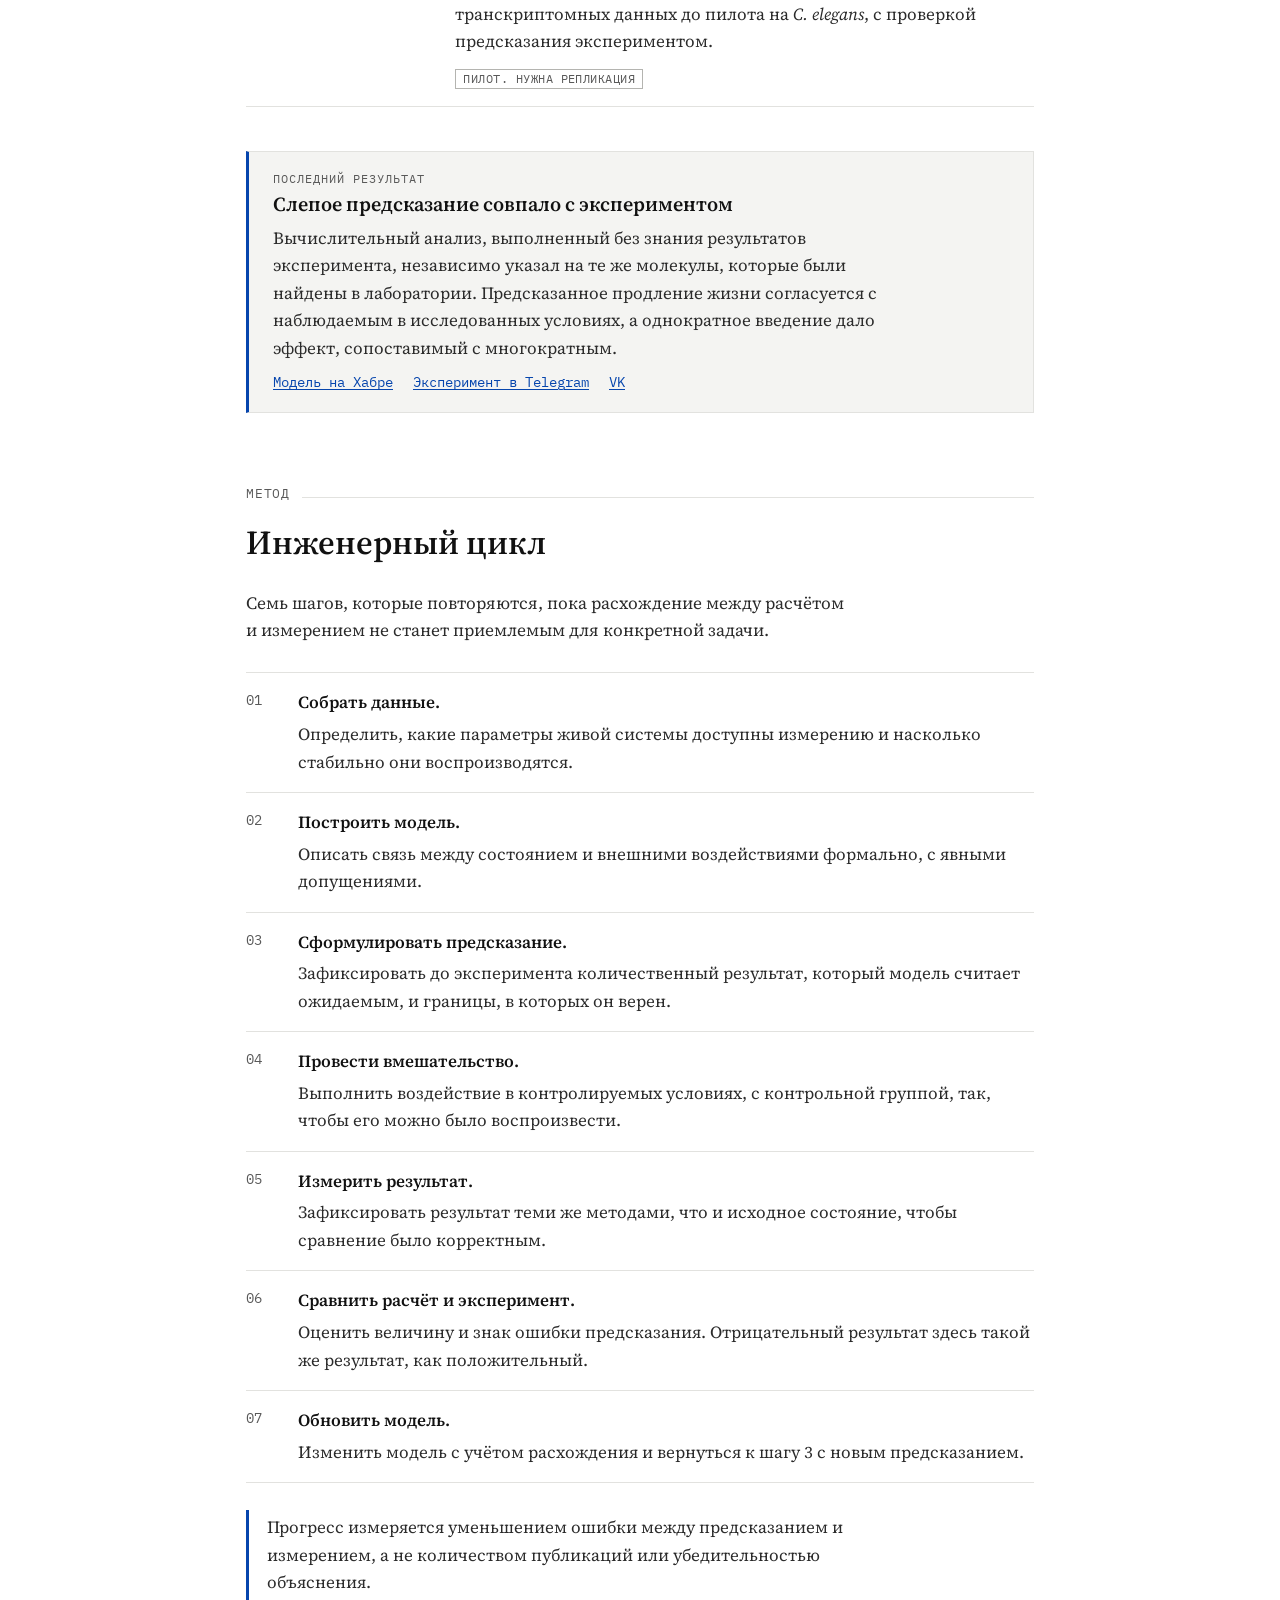
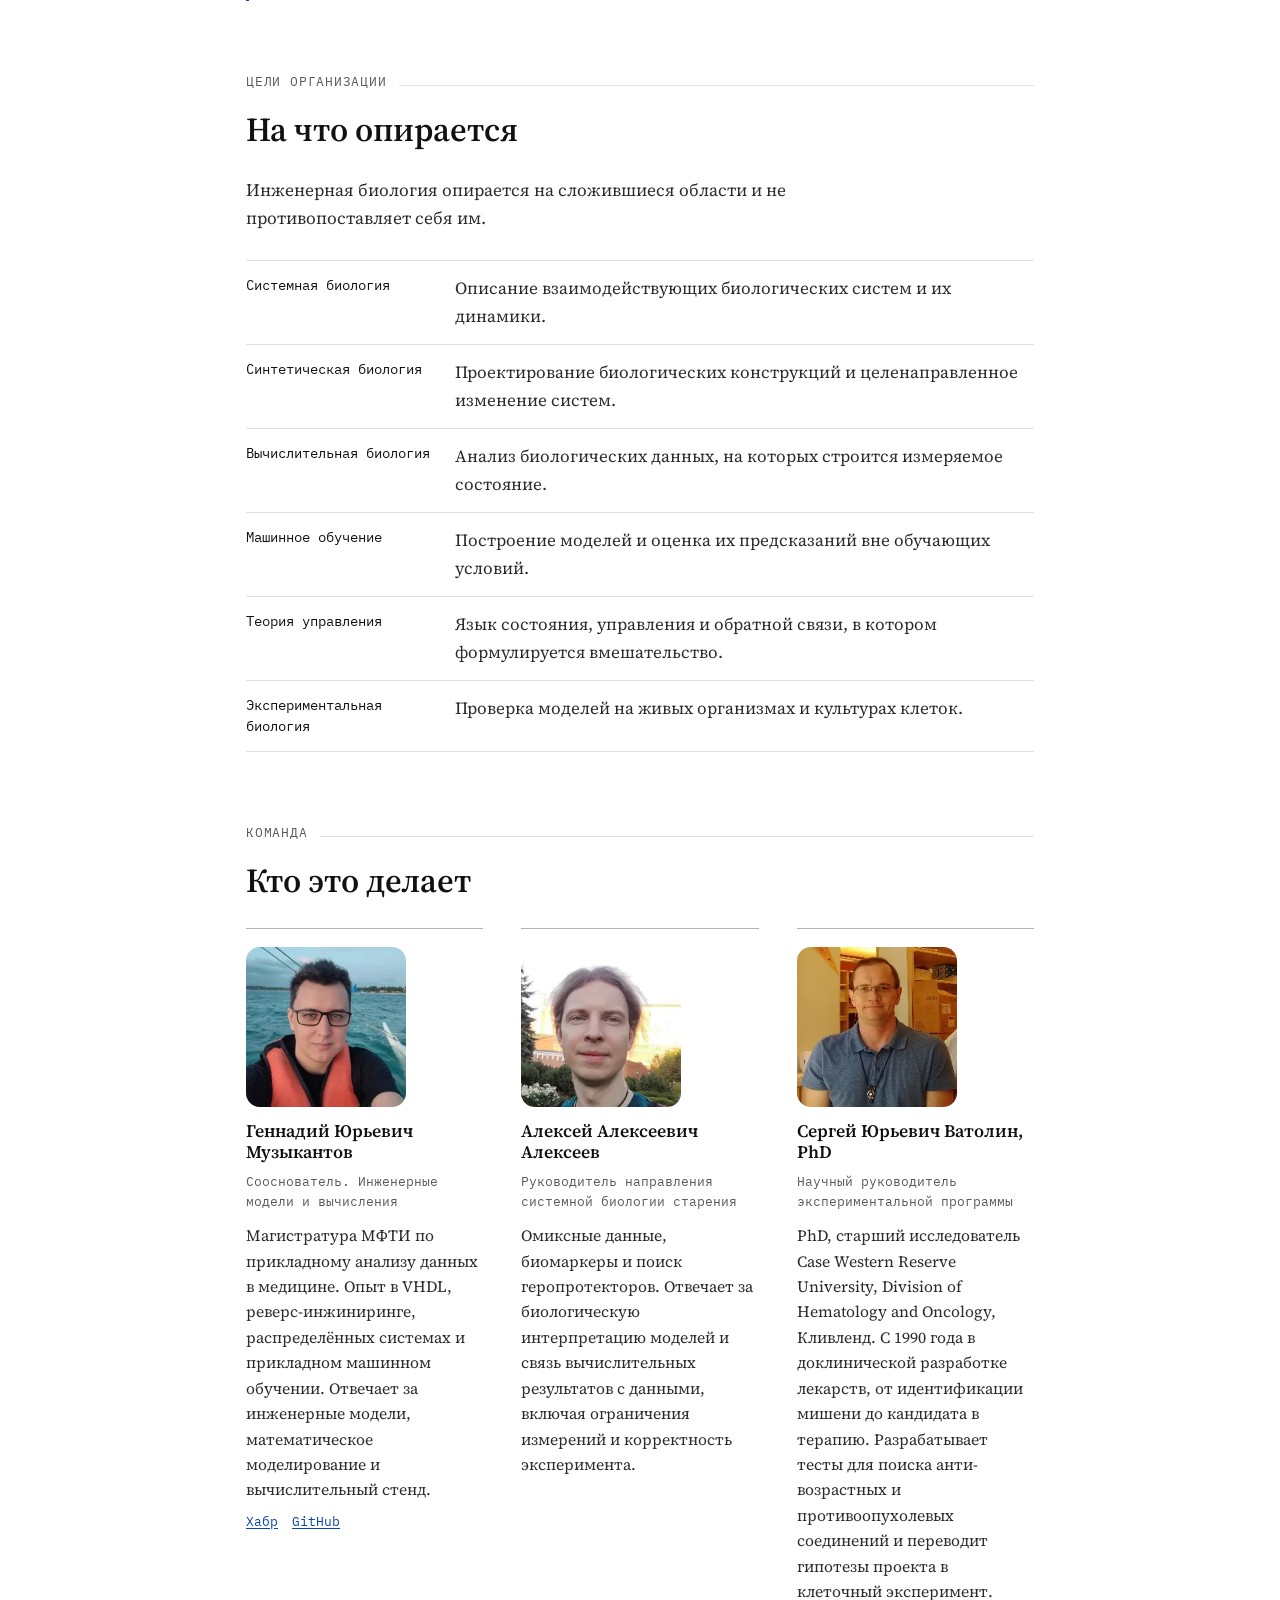
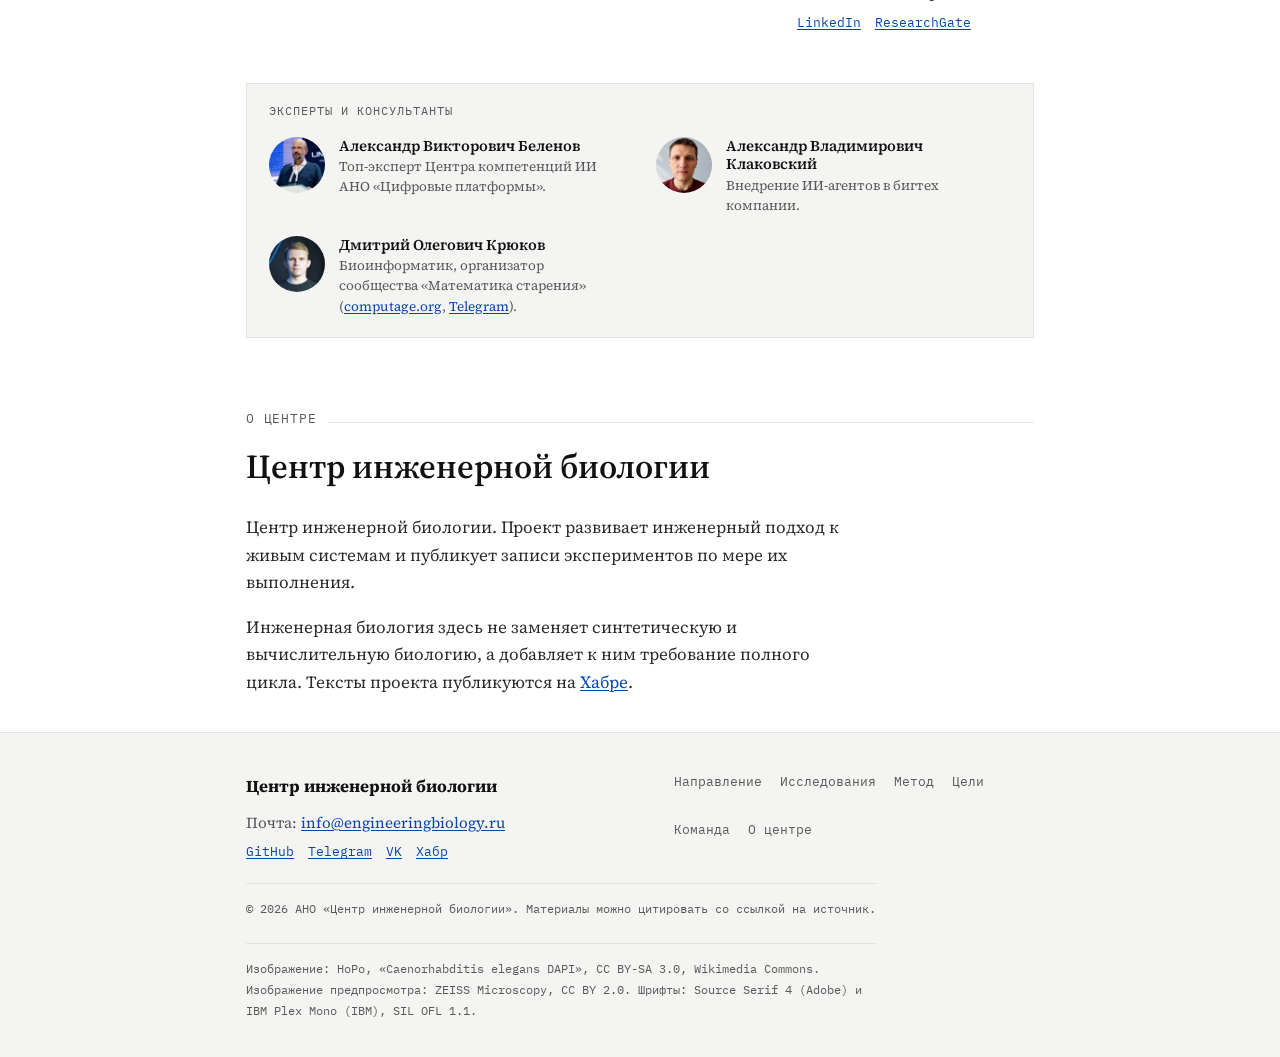
==== commit 4506865e: "Revert "Move A. Alekseev from team to advisers; drop management title" This reverts commit 846bcbba0" ====
--- a/index.html
+++ b/index.html
@@ -176,6 +176,12 @@
         <div class="person__links"><a href="https://habr.com/ru/users/gmuzykantov/" target="_blank" rel="noreferrer noopener">Хабр</a><a href="https://github.com/muzykantov" target="_blank" rel="noreferrer noopener">GitHub</a></div>
       </article>
       <article class="person">
+        <div class="person__photo"><img src="/assets/people/alekseev-240.webp" srcset="/assets/people/alekseev-240.webp 240w, /assets/people/alekseev.webp 400w" sizes="(max-width: 620px) 60vw, 160px" width="400" height="400" loading="lazy" decoding="async" alt="Алексей Алексеевич Алексеев"></div>
+        <h3>Алексей Алексеевич Алексеев</h3>
+        <p class="person__role">Руководитель направления системной биологии старения</p>
+        <p class="person__bio">Омиксные данные, биомаркеры и поиск геропротекторов. Отвечает за биологическую интерпретацию моделей и связь вычислительных результатов с данными, включая ограничения измерений и корректность эксперимента.</p>
+      </article>
+      <article class="person">
         <div class="person__photo"><img src="/assets/people/vatolin.webp" width="203" height="203" loading="lazy" decoding="async" alt="Сергей Юрьевич Ватолин"></div>
         <h3>Сергей Юрьевич Ватолин, PhD</h3>
         <p class="person__role">Научный руководитель экспериментальной программы</p>
@@ -187,10 +193,6 @@
     <div class="experts">
       <h3>Эксперты и консультанты</h3>
       <div class="experts__list">
-        <div class="expert">
-          <div class="expert__photo"><img src="/assets/people/alekseev-240.webp" srcset="/assets/people/alekseev-240.webp 240w, /assets/people/alekseev.webp 400w" sizes="44px" width="400" height="400" loading="lazy" decoding="async" alt="Алексей Алексеевич Алексеев"></div>
-          <div><h4>Алексей Алексеевич Алексеев</h4><p>Консультант по системной биологии старения. Омиксные данные, биомаркеры, корректность интерпретации вычислительных результатов.</p></div>
-        </div>
         <div class="expert">
           <div class="expert__photo"><img src="/assets/people/belenov-240.webp" srcset="/assets/people/belenov-240.webp 240w, /assets/people/belenov.webp 480w" sizes="44px" width="480" height="480" loading="lazy" decoding="async" alt="Александр Викторович Беленов"></div>
           <div><h4>Александр Викторович Беленов</h4><p>Топ-эксперт Центра компетенций ИИ АНО «Цифровые платформы».</p></div>
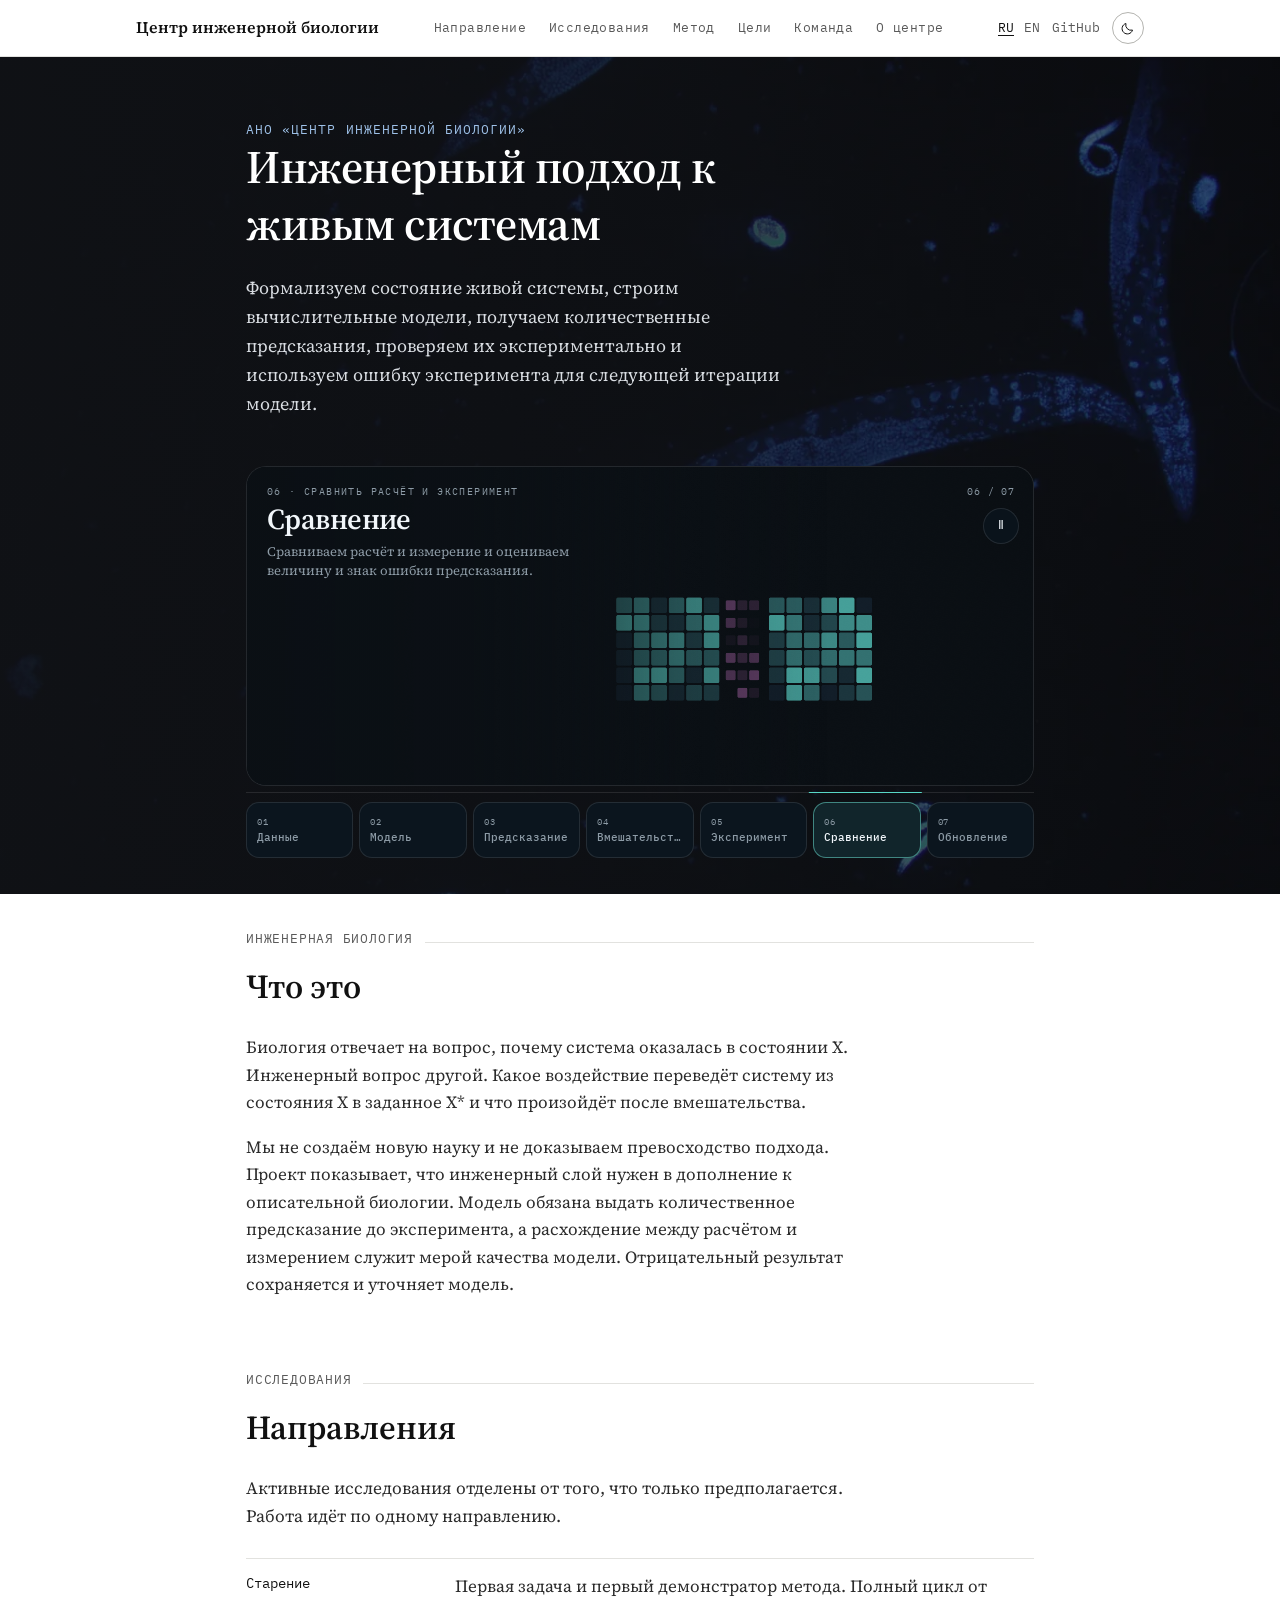
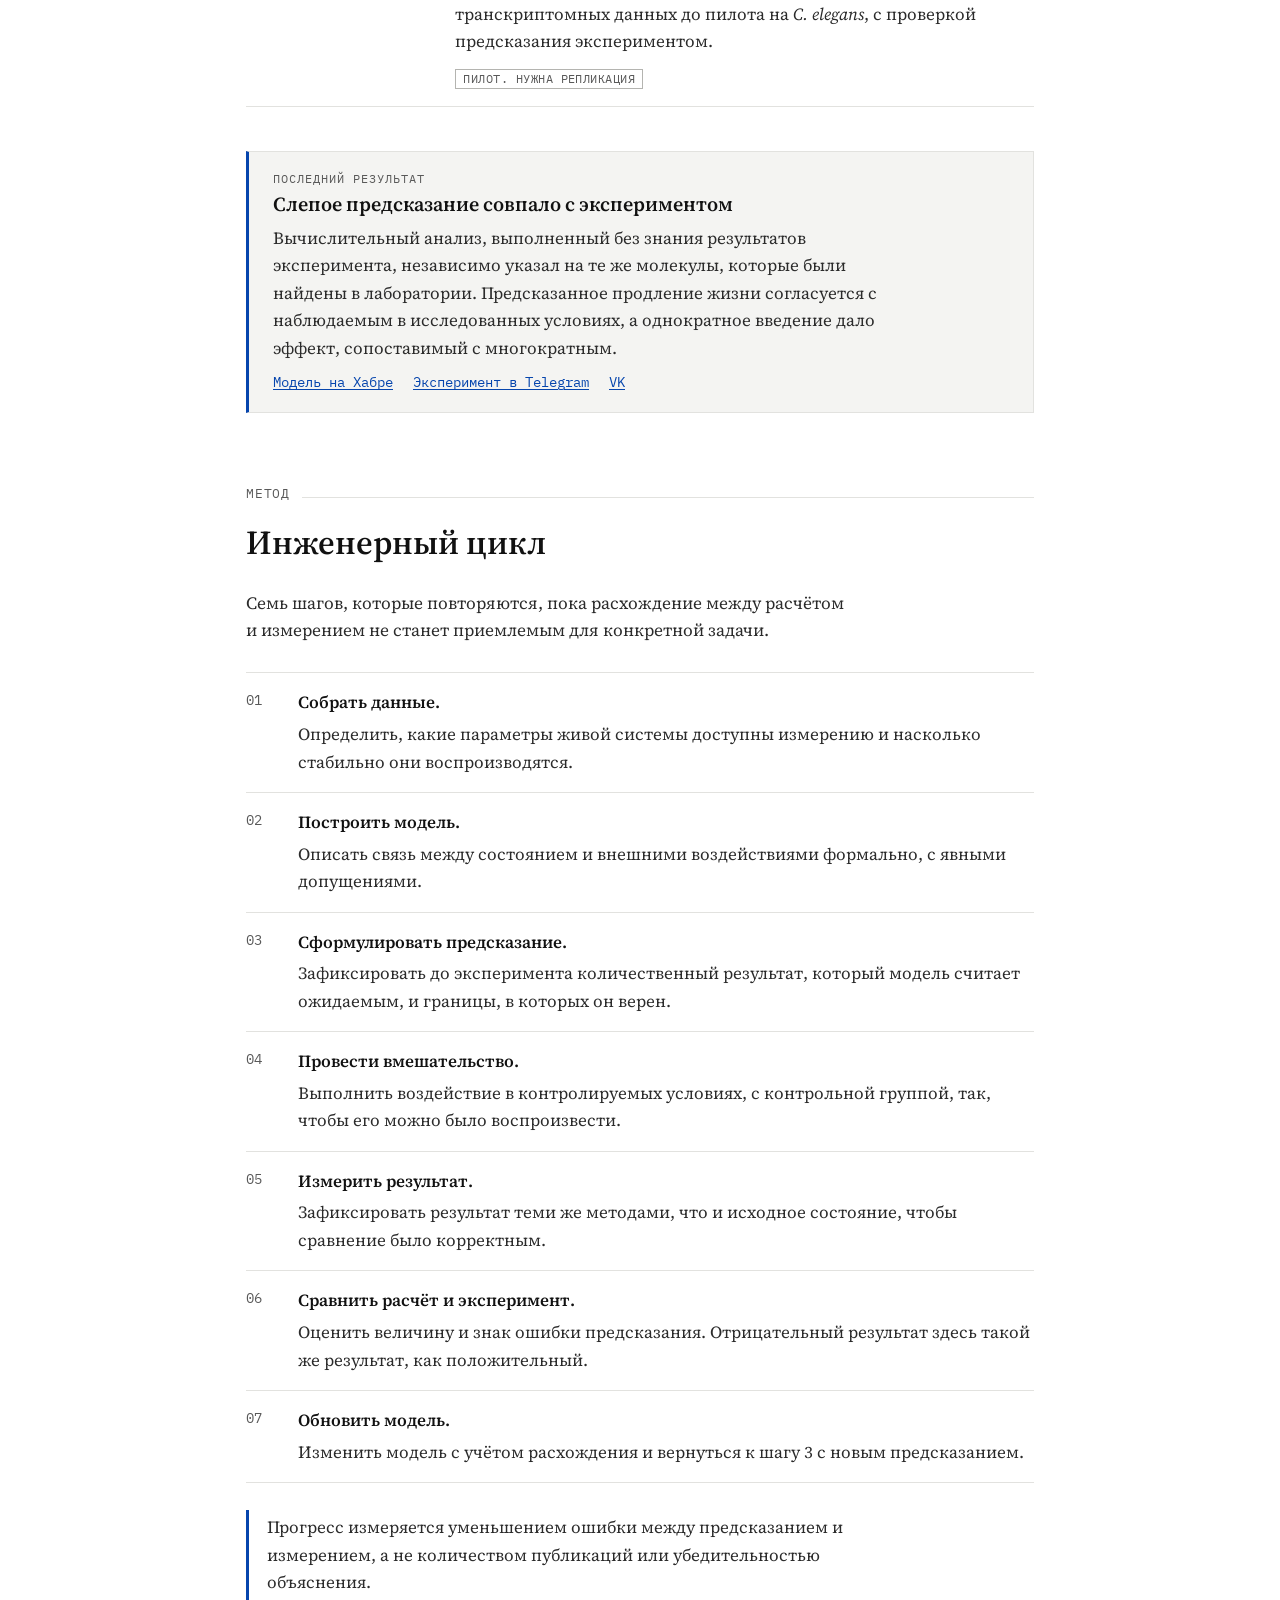
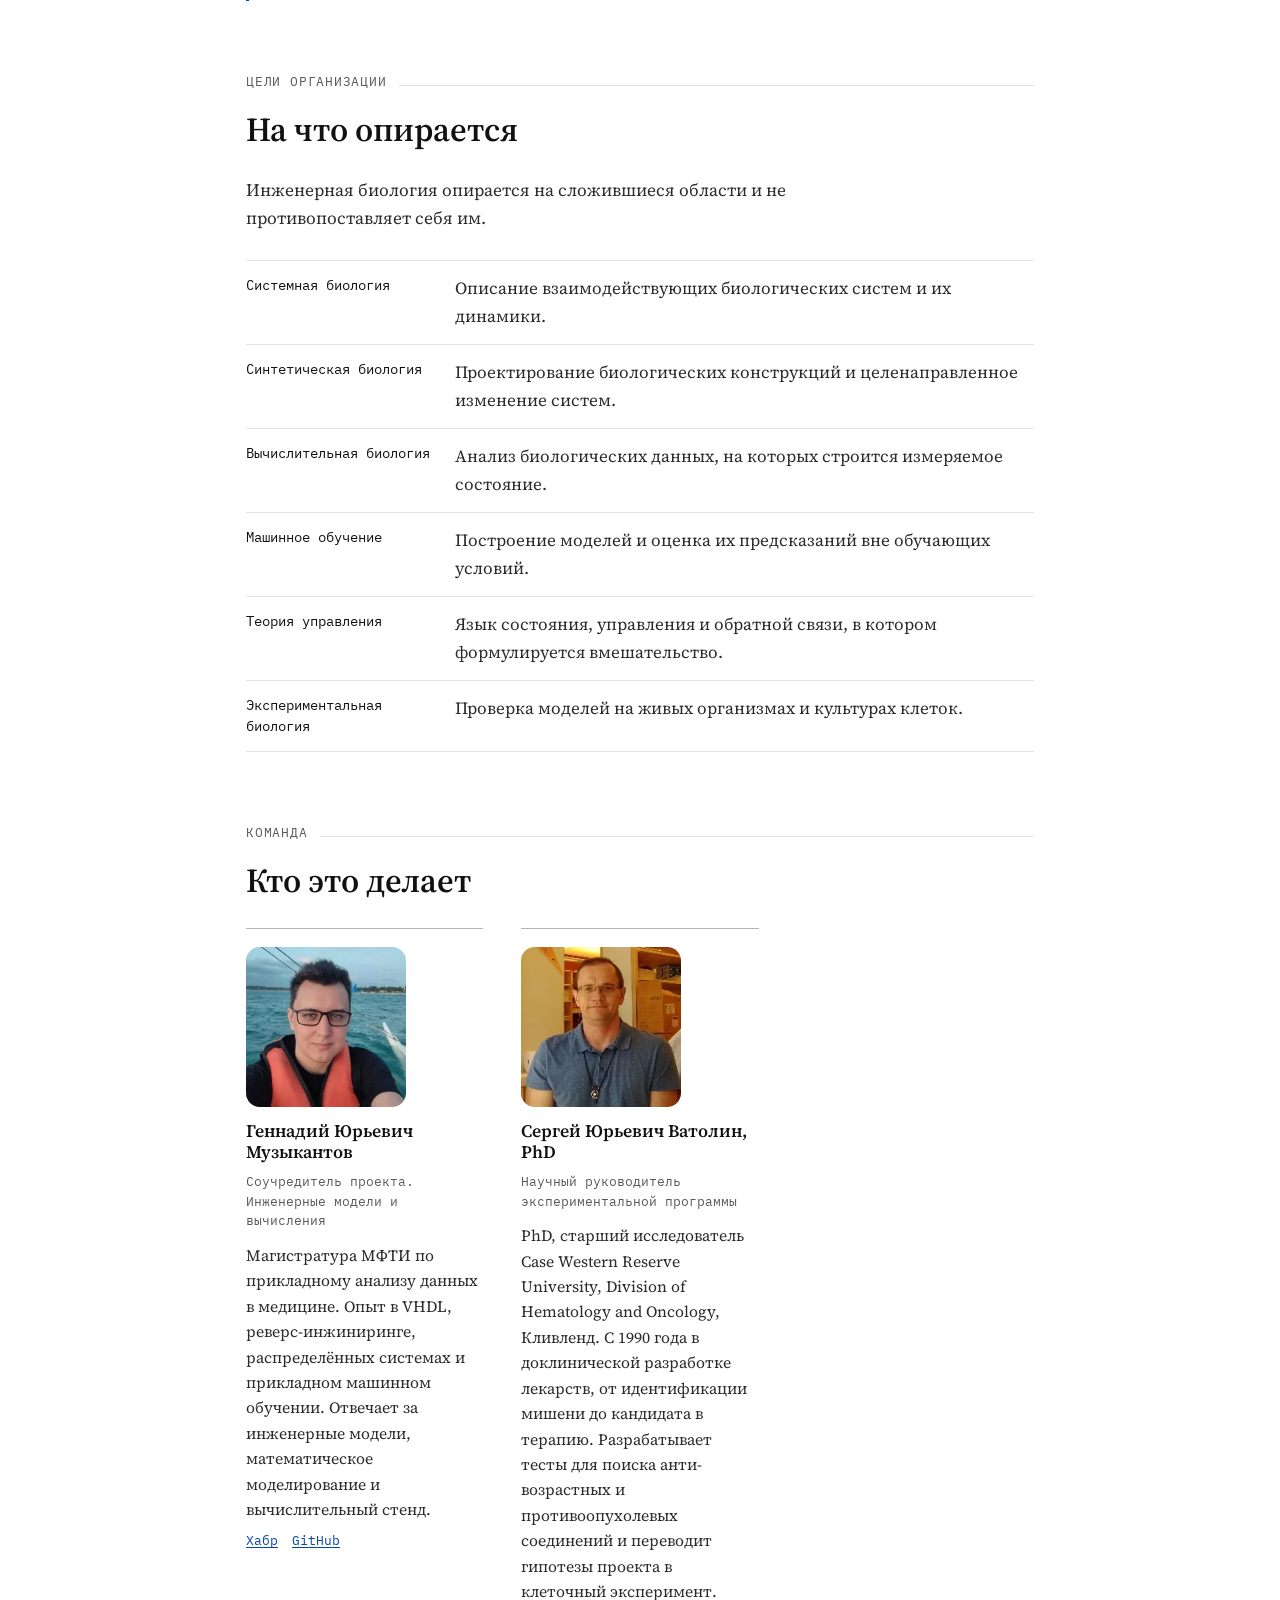
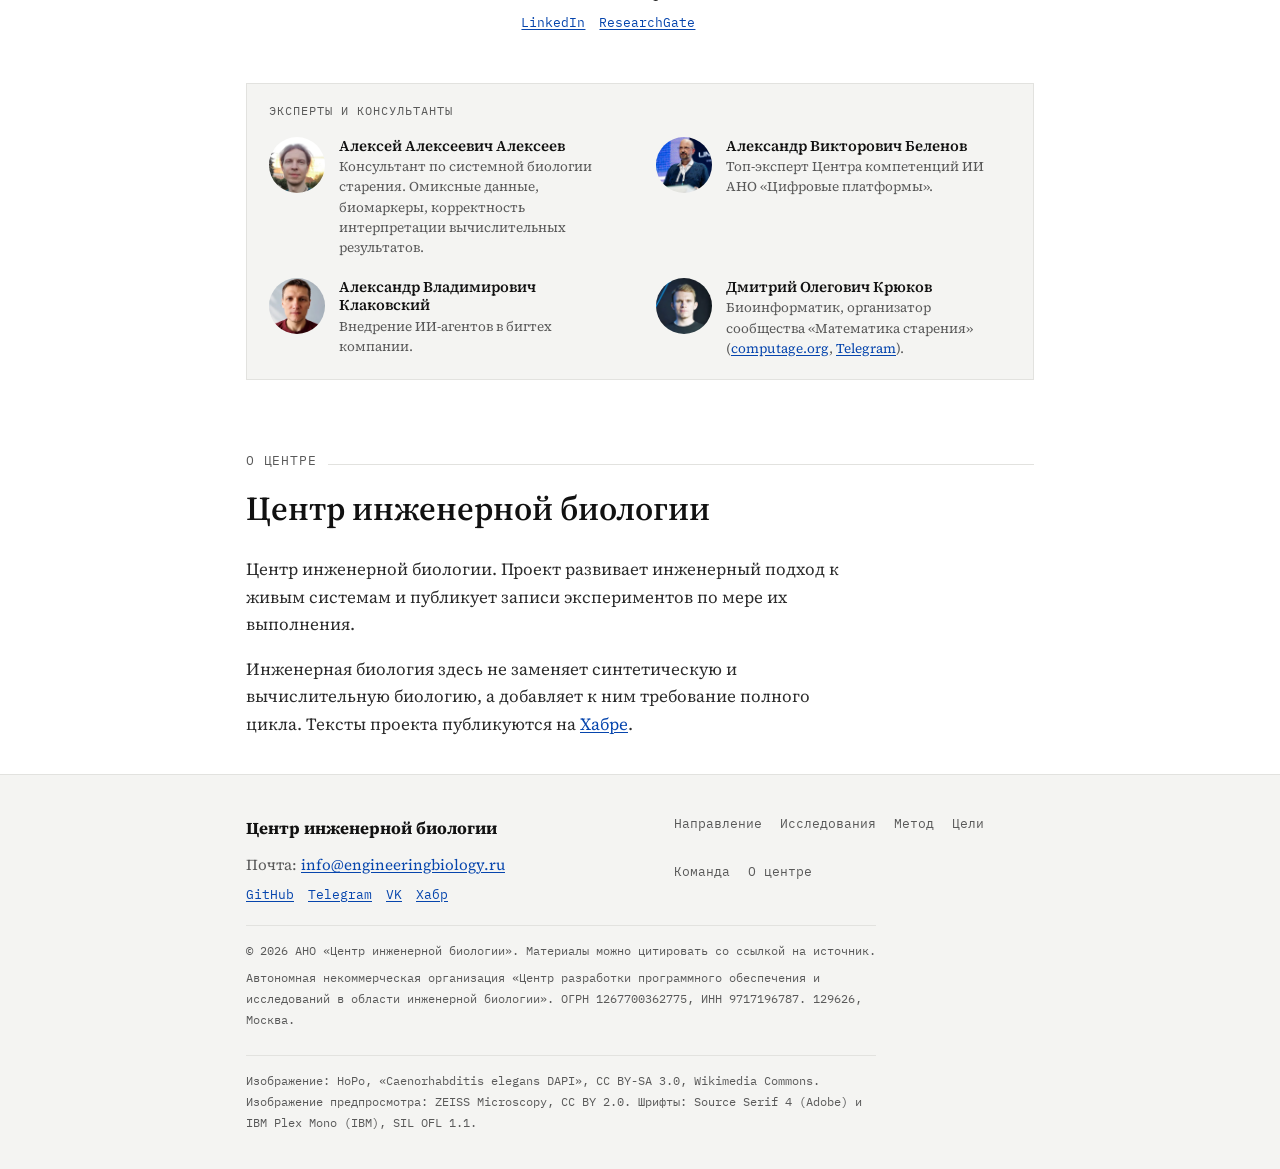
==== commit c5d29597: "Add legal details to footer and clarify founder role (RU/EN)" ====
--- a/index.html
+++ b/index.html
@@ -30,6 +30,7 @@
 <link rel="preload" href="assets/fonts/sourceserif4-cyrillic.woff2" as="font" type="font/woff2" crossorigin>
 <link rel="stylesheet" href="assets/fonts.css">
 <link rel="stylesheet" href="assets/styles.css">
+<script type="application/ld+json">{"@context": "https://schema.org", "@type": "NGO", "name": "АНО «Центр инженерной биологии»", "legalName": "Автономная некоммерческая организация «Центр разработки программного обеспечения и исследований в области инженерной биологии»", "url": "https://engineeringbiology.ru/", "email": "info@engineeringbiology.ru", "taxID": "9717196787", "identifier": "1267700362775", "address": {"@type": "PostalAddress", "postalCode": "129626", "addressLocality": "Москва", "addressCountry": "RU"}}</script>
 <script>(function(){var d=document.documentElement;d.classList.add("js");try{var t=localStorage.getItem("eb-theme");if(!t)t=window.matchMedia("(prefers-color-scheme: dark)").matches?"dark":"light";d.setAttribute("data-theme",t);}catch(e){}})();</script>
 </head>
 <body>
@@ -171,15 +172,9 @@
       <article class="person">
         <div class="person__photo"><img src="/assets/people/muzykantov-240.webp" srcset="/assets/people/muzykantov-240.webp 240w, /assets/people/muzykantov.webp 460w" sizes="(max-width: 620px) 60vw, 160px" width="460" height="460" loading="lazy" decoding="async" alt="Геннадий Юрьевич Музыкантов"></div>
         <h3>Геннадий Юрьевич Музыкантов</h3>
-        <p class="person__role">Сооснователь. Инженерные модели и вычисления</p>
+        <p class="person__role">Соучредитель проекта. Инженерные модели и вычисления</p>
         <p class="person__bio">Магистратура МФТИ по прикладному анализу данных в медицине. Опыт в VHDL, реверс-инжиниринге, распределённых системах и прикладном машинном обучении. Отвечает за инженерные модели, математическое моделирование и вычислительный стенд.</p>
         <div class="person__links"><a href="https://habr.com/ru/users/gmuzykantov/" target="_blank" rel="noreferrer noopener">Хабр</a><a href="https://github.com/muzykantov" target="_blank" rel="noreferrer noopener">GitHub</a></div>
-      </article>
-      <article class="person">
-        <div class="person__photo"><img src="/assets/people/alekseev-240.webp" srcset="/assets/people/alekseev-240.webp 240w, /assets/people/alekseev.webp 400w" sizes="(max-width: 620px) 60vw, 160px" width="400" height="400" loading="lazy" decoding="async" alt="Алексей Алексеевич Алексеев"></div>
-        <h3>Алексей Алексеевич Алексеев</h3>
-        <p class="person__role">Руководитель направления системной биологии старения</p>
-        <p class="person__bio">Омиксные данные, биомаркеры и поиск геропротекторов. Отвечает за биологическую интерпретацию моделей и связь вычислительных результатов с данными, включая ограничения измерений и корректность эксперимента.</p>
       </article>
       <article class="person">
         <div class="person__photo"><img src="/assets/people/vatolin.webp" width="203" height="203" loading="lazy" decoding="async" alt="Сергей Юрьевич Ватолин"></div>
@@ -194,6 +189,10 @@
       <h3>Эксперты и консультанты</h3>
       <div class="experts__list">
         <div class="expert">
+          <div class="expert__photo"><img src="/assets/people/alekseev-240.webp" srcset="/assets/people/alekseev-240.webp 240w, /assets/people/alekseev.webp 400w" sizes="44px" width="400" height="400" loading="lazy" decoding="async" alt="Алексей Алексеевич Алексеев"></div>
+          <div><h4>Алексей Алексеевич Алексеев</h4><p>Консультант по системной биологии старения. Омиксные данные, биомаркеры, корректность интерпретации вычислительных результатов.</p></div>
+        </div>
+        <div class="expert">
           <div class="expert__photo"><img src="/assets/people/belenov-240.webp" srcset="/assets/people/belenov-240.webp 240w, /assets/people/belenov.webp 480w" sizes="44px" width="480" height="480" loading="lazy" decoding="async" alt="Александр Викторович Беленов"></div>
           <div><h4>Александр Викторович Беленов</h4><p>Топ-эксперт Центра компетенций ИИ АНО «Цифровые платформы».</p></div>
         </div>
@@ -242,6 +241,7 @@
       </nav>
     </div>
     <p class="colophon__legal">&copy; 2026 АНО «Центр инженерной биологии». Материалы можно цитировать со ссылкой на источник.</p>
+    <p class="colophon__req">Автономная некоммерческая организация «Центр разработки программного обеспечения и исследований в области инженерной биологии». ОГРН 1267700362775, ИНН 9717196787. 129626, Москва.</p>
     <p class="colophon__credits">Изображение: HoPo, «Caenorhabditis elegans DAPI», CC BY-SA 3.0, Wikimedia Commons. Изображение предпросмотра: ZEISS Microscopy, CC BY 2.0. Шрифты: Source Serif 4 (Adobe) и IBM Plex Mono (IBM), SIL OFL 1.1.</p>
   </div>
 </footer>
--- a/assets/styles.css
+++ b/assets/styles.css
@@ -401,6 +401,7 @@
 .colophon__nav a { font: 400 0.82rem/1.4 var(--mono); color: var(--muted); text-decoration: none; }
 .colophon__nav a:hover { color: var(--ink); text-decoration: underline; }
 .colophon__legal, .colophon__credits { margin-top: 24px; padding-top: 14px; border-top: 1px solid var(--line); color: var(--muted); font: 400 0.78rem/1.7 var(--mono); max-width: 90ch; }
+.colophon__req { margin-top: 6px; color: var(--muted); font: 400 0.78rem/1.7 var(--mono); max-width: 90ch; }
 
 /* ---------- адаптив ---------- */
 @media (max-width: 980px) {
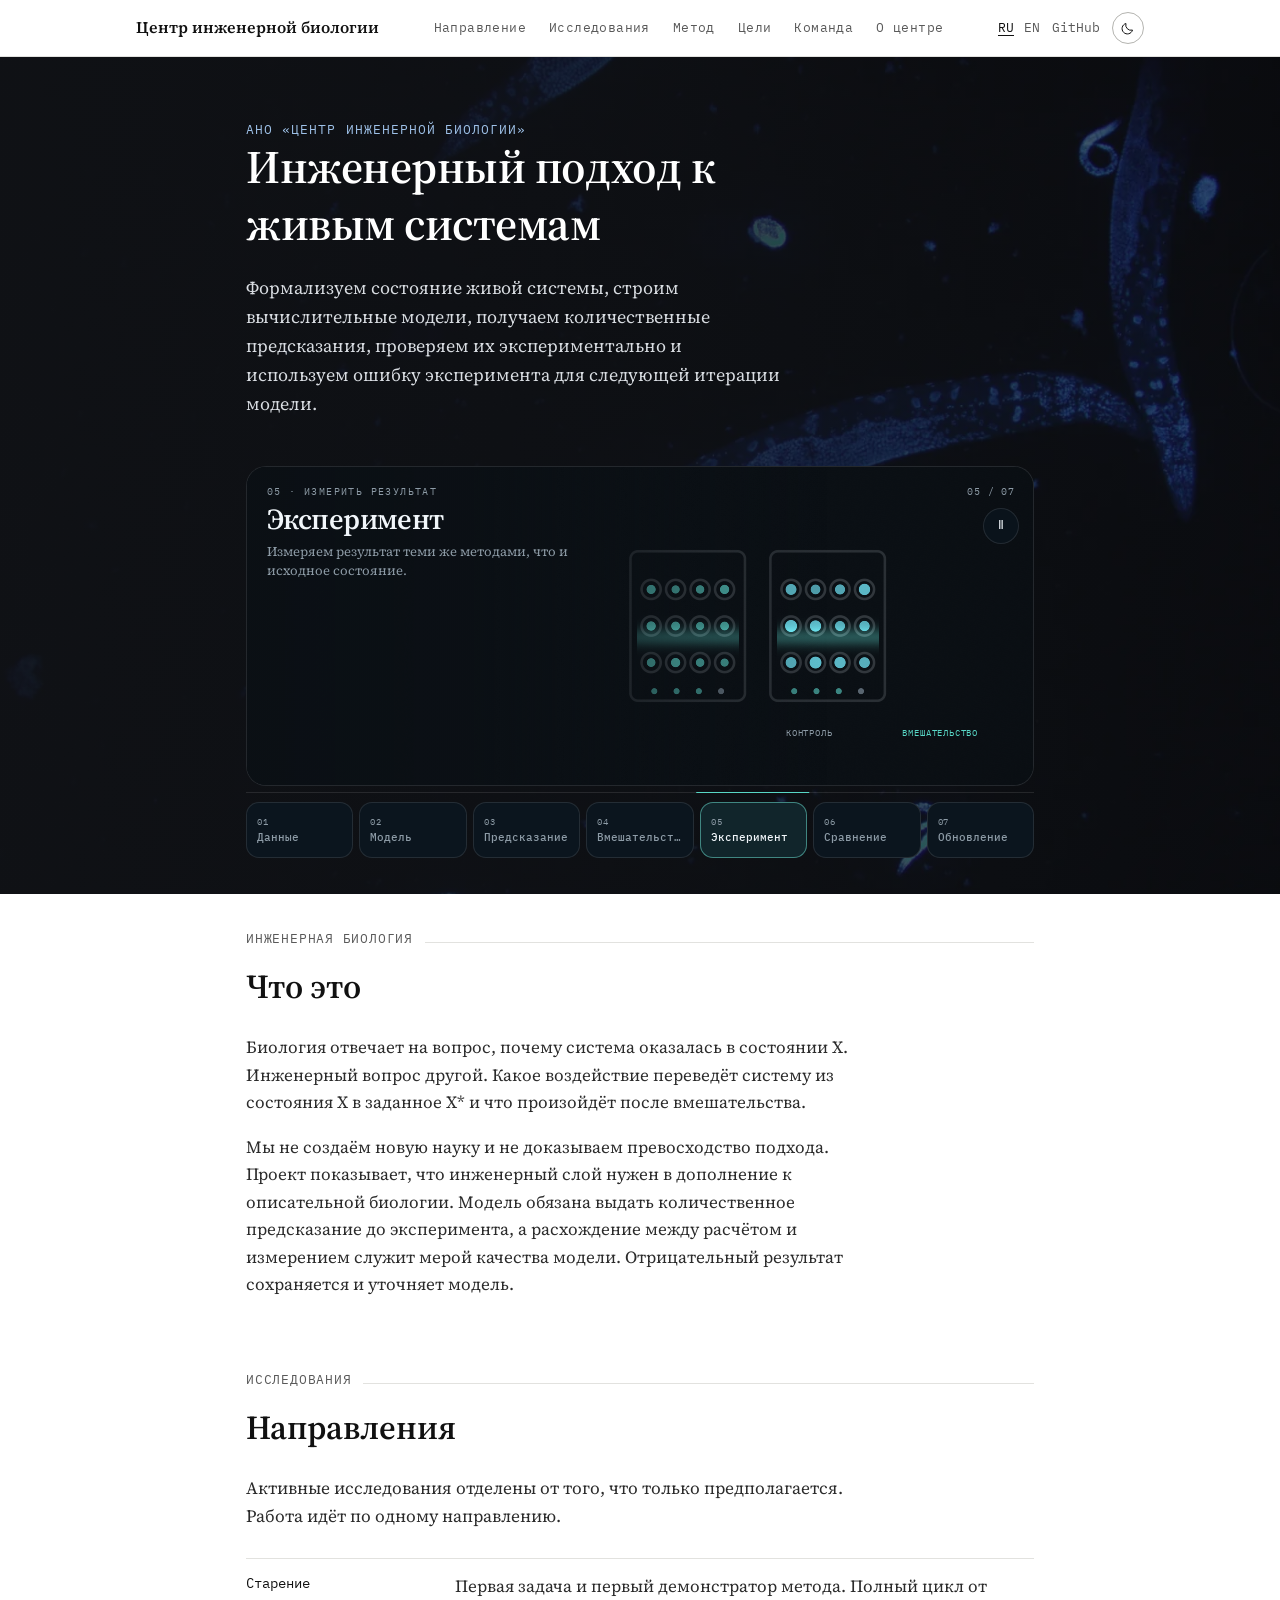
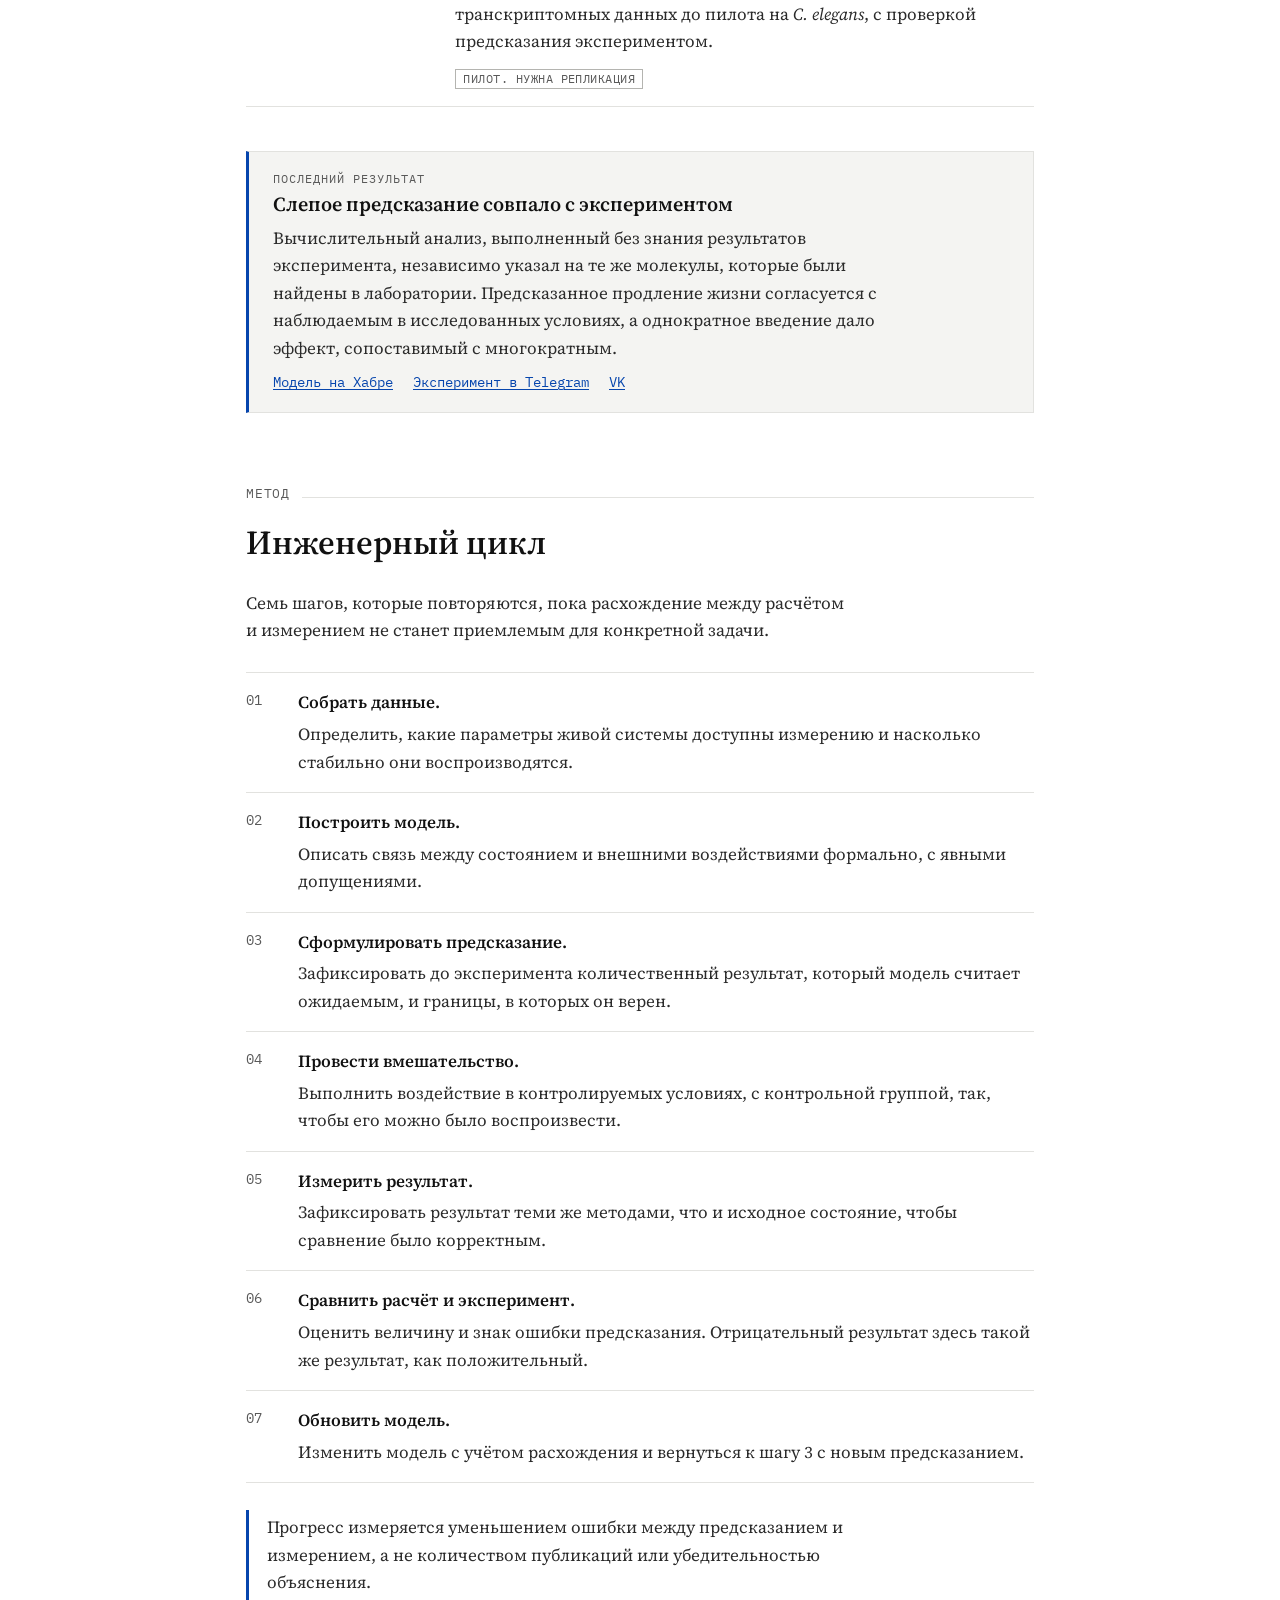
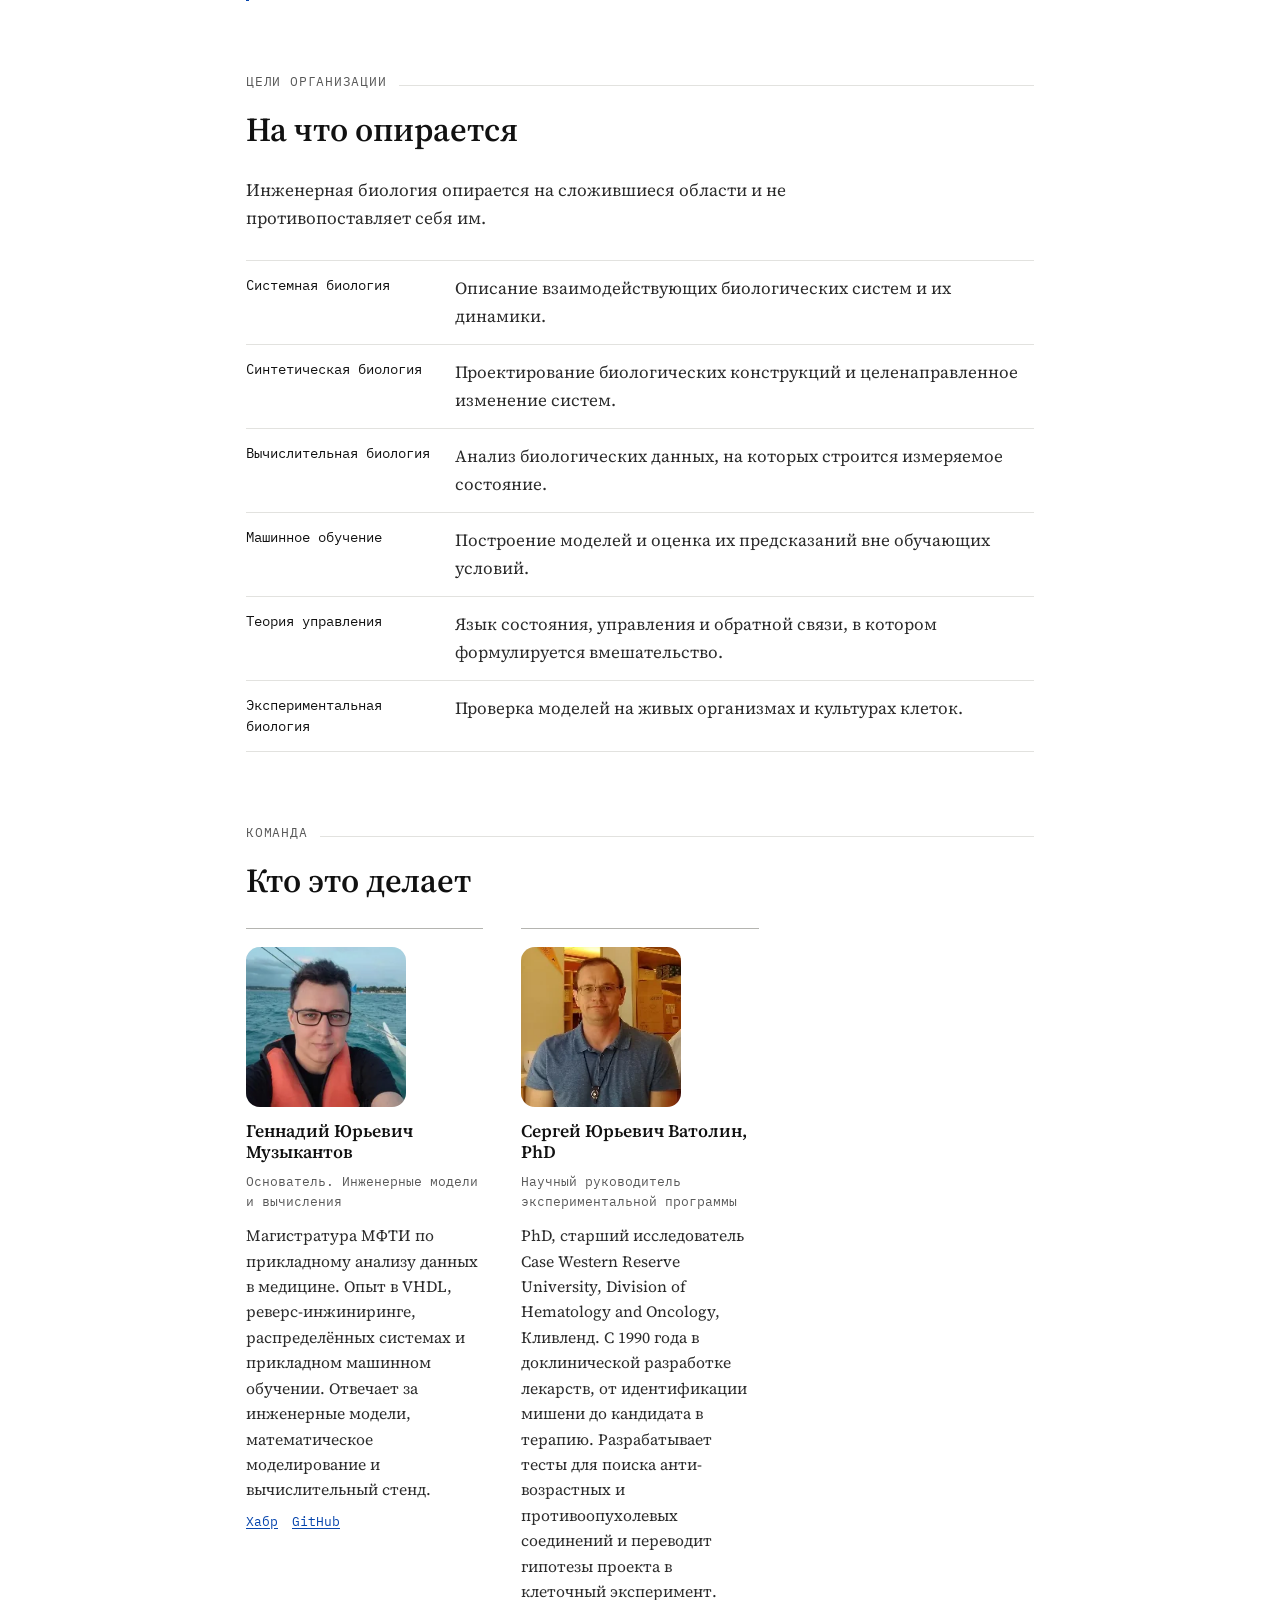
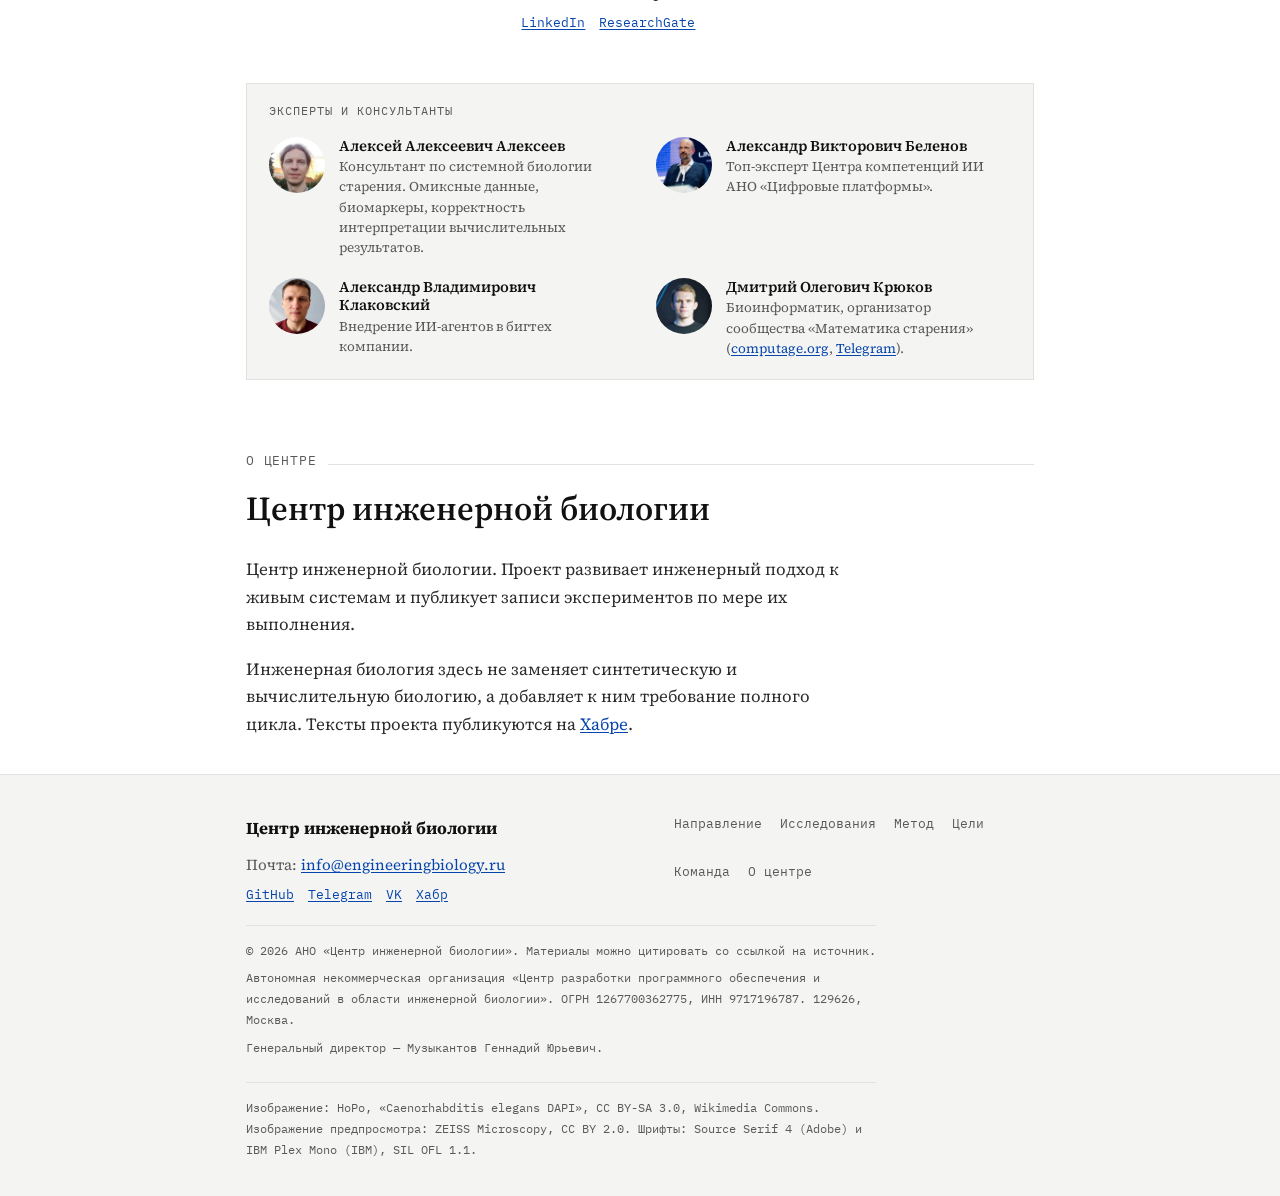
==== commit 6a56d4cf: "Use founder title and list director in legal details" ====
--- a/index.html
+++ b/index.html
@@ -172,7 +172,7 @@
       <article class="person">
         <div class="person__photo"><img src="/assets/people/muzykantov-240.webp" srcset="/assets/people/muzykantov-240.webp 240w, /assets/people/muzykantov.webp 460w" sizes="(max-width: 620px) 60vw, 160px" width="460" height="460" loading="lazy" decoding="async" alt="Геннадий Юрьевич Музыкантов"></div>
         <h3>Геннадий Юрьевич Музыкантов</h3>
-        <p class="person__role">Соучредитель проекта. Инженерные модели и вычисления</p>
+        <p class="person__role">Основатель. Инженерные модели и вычисления</p>
         <p class="person__bio">Магистратура МФТИ по прикладному анализу данных в медицине. Опыт в VHDL, реверс-инжиниринге, распределённых системах и прикладном машинном обучении. Отвечает за инженерные модели, математическое моделирование и вычислительный стенд.</p>
         <div class="person__links"><a href="https://habr.com/ru/users/gmuzykantov/" target="_blank" rel="noreferrer noopener">Хабр</a><a href="https://github.com/muzykantov" target="_blank" rel="noreferrer noopener">GitHub</a></div>
       </article>
@@ -242,6 +242,7 @@
     </div>
     <p class="colophon__legal">&copy; 2026 АНО «Центр инженерной биологии». Материалы можно цитировать со ссылкой на источник.</p>
     <p class="colophon__req">Автономная некоммерческая организация «Центр разработки программного обеспечения и исследований в области инженерной биологии». ОГРН 1267700362775, ИНН 9717196787. 129626, Москва.</p>
+    <p class="colophon__req">Генеральный директор — Музыкантов Геннадий Юрьевич.</p>
     <p class="colophon__credits">Изображение: HoPo, «Caenorhabditis elegans DAPI», CC BY-SA 3.0, Wikimedia Commons. Изображение предпросмотра: ZEISS Microscopy, CC BY 2.0. Шрифты: Source Serif 4 (Adobe) и IBM Plex Mono (IBM), SIL OFL 1.1.</p>
   </div>
 </footer>
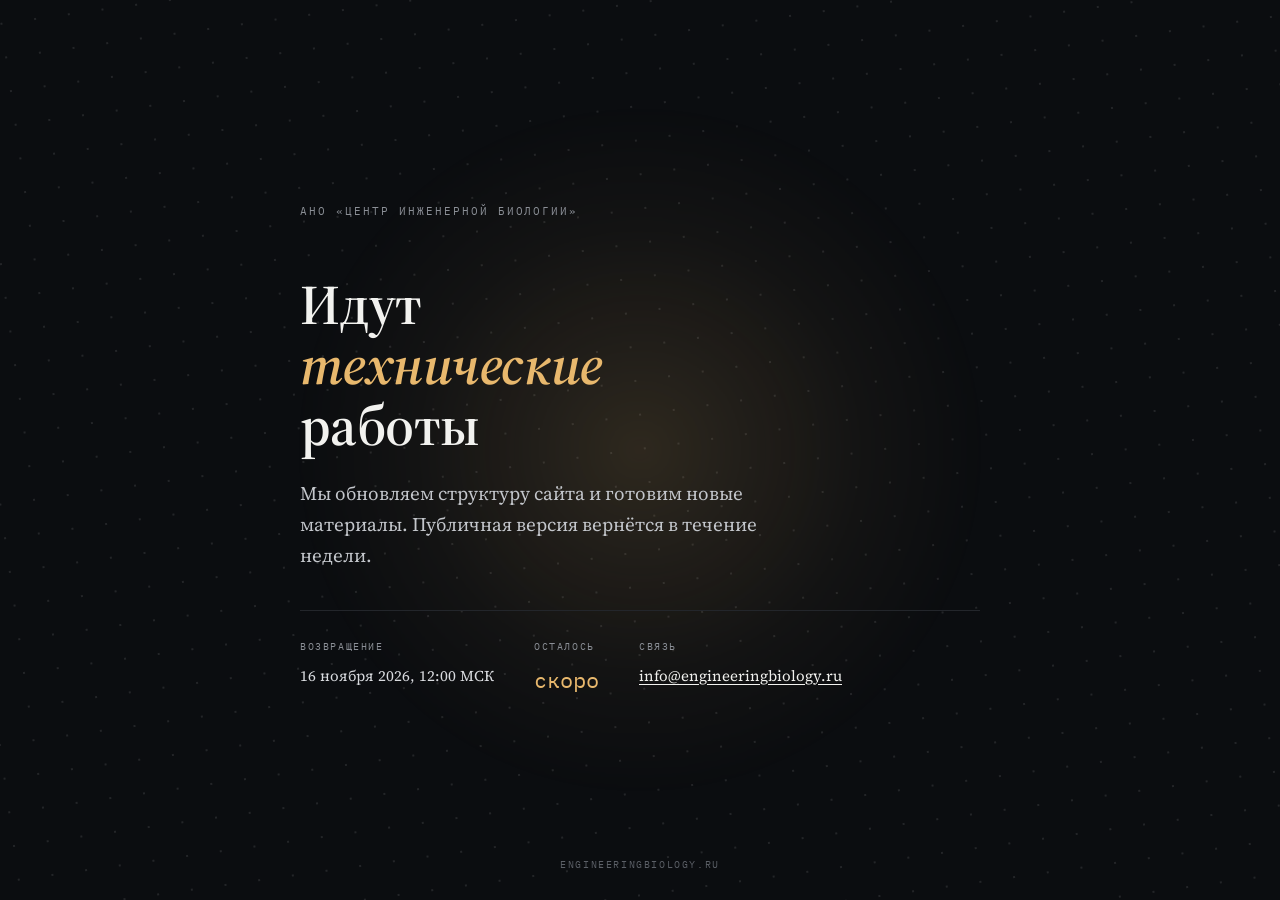
==== commit 068467df: "Center for Engineering Biology" ====
--- a/index.html
+++ b/index.html
@@ -1,251 +1,181 @@
 <!DOCTYPE html>
-<html lang="ru" data-theme="light">
+<html lang="ru">
 <head>
 <meta charset="utf-8">
 <meta name="viewport" content="width=device-width, initial-scale=1">
-<title>Центр инженерной биологии. Предсказуемое управление живыми системами</title>
-<meta name="description" content="Центр инженерной биологии. Полный инженерный цикл от измеримого состояния живой системы до количественного предсказания вмешательства и его экспериментальной проверки.">
-<meta name="author" content="АНО «Центр инженерной биологии»">
-<meta name="color-scheme" content="light dark">
-<meta name="theme-color" content="#ffffff" media="(prefers-color-scheme: light)">
-<meta name="theme-color" content="#141414" media="(prefers-color-scheme: dark)">
-<link rel="canonical" href="https://engineeringbiology.ru/">
-<link rel="alternate" hreflang="ru" href="https://engineeringbiology.ru/">
-<link rel="alternate" hreflang="en" href="https://engineeringbiology.ru/en/">
-<link rel="alternate" hreflang="x-default" href="https://engineeringbiology.ru/">
-<meta property="og:type" content="website">
-<meta property="og:locale" content="ru_RU">
-<meta property="og:site_name" content="АНО «Центр инженерной биологии»">
-<meta property="og:title" content="Центр инженерной биологии. Предсказуемое управление живыми системами">
-<meta property="og:description" content="Центр инженерной биологии. Полный инженерный цикл от измеримого состояния живой системы до количественного предсказания вмешательства и его экспериментальной проверки.">
-<meta property="og:url" content="https://engineeringbiology.ru/">
-<meta property="og:image" content="https://engineeringbiology.ru/assets/og.jpg">
-<meta property="og:image:width" content="1200">
-<meta property="og:image:height" content="630">
-<meta name="twitter:card" content="summary_large_image">
-<meta name="twitter:title" content="Центр инженерной биологии. Предсказуемое управление живыми системами">
-<meta name="twitter:description" content="Центр инженерной биологии. Полный инженерный цикл от измеримого состояния живой системы до количественного предсказания вмешательства и его экспериментальной проверки.">
-<meta name="twitter:image" content="https://engineeringbiology.ru/assets/og.jpg">
-<link rel="icon" href="assets/favicon.svg" type="image/svg+xml">
-<link rel="preload" href="assets/fonts/sourceserif4-cyrillic.woff2" as="font" type="font/woff2" crossorigin>
+<meta name="robots" content="noindex, nofollow">
+<title>Центр инженерной биологии — технические работы</title>
 <link rel="stylesheet" href="assets/fonts.css">
-<link rel="stylesheet" href="assets/styles.css">
-<script type="application/ld+json">{"@context": "https://schema.org", "@type": "NGO", "name": "АНО «Центр инженерной биологии»", "legalName": "Автономная некоммерческая организация «Центр разработки программного обеспечения и исследований в области инженерной биологии»", "url": "https://engineeringbiology.ru/", "email": "info@engineeringbiology.ru", "taxID": "9717196787", "identifier": "1267700362775", "address": {"@type": "PostalAddress", "postalCode": "129626", "addressLocality": "Москва", "addressCountry": "RU"}}</script>
-<script>(function(){var d=document.documentElement;d.classList.add("js");try{var t=localStorage.getItem("eb-theme");if(!t)t=window.matchMedia("(prefers-color-scheme: dark)").matches?"dark":"light";d.setAttribute("data-theme",t);}catch(e){}})();</script>
+<style>
+:root {
+  color-scheme: dark;
+  --bg: #0b0d10;
+  --bg-2: #101317;
+  --ink: #f2f2ef;
+  --muted: #8b8f96;
+  --line: #23262b;
+  --accent: #e8b86d;
+  --serif: "Source Serif 4", Georgia, "Times New Roman", serif;
+  --mono: "IBM Plex Mono", ui-monospace, "SF Mono", Menlo, Consolas, monospace;
+}
+* { box-sizing: border-box; }
+html, body { height: 100%; }
+body {
+  margin: 0;
+  background: var(--bg);
+  color: var(--ink);
+  font: 400 1.0625rem/1.62 var(--serif);
+  -webkit-font-smoothing: antialiased;
+  overflow: hidden;
+}
+.grid {
+  position: fixed;
+  inset: -20%;
+  background-image: radial-gradient(rgba(255,255,255,.10) 1px, transparent 1px);
+  background-size: 34px 34px;
+  transform: rotate(-8deg);
+  animation: drift 60s linear infinite;
+  pointer-events: none;
+}
+@keyframes drift {
+  from { transform: rotate(-8deg) translate3d(0,0,0); }
+  to   { transform: rotate(-8deg) translate3d(34px,34px,0); }
+}
+.glow {
+  position: fixed;
+  left: 50%;
+  top: 50%;
+  width: 78vmin;
+  height: 78vmin;
+  margin: -39vmin 0 0 -39vmin;
+  border-radius: 50%;
+  background: radial-gradient(circle at 50% 50%, rgba(232,184,109,.16), rgba(232,184,109,.04) 45%, transparent 70%);
+  filter: blur(2px);
+  animation: breathe 9s ease-in-out infinite;
+  pointer-events: none;
+}
+@keyframes breathe {
+  0%, 100% { transform: scale(1); opacity: .75; }
+  50% { transform: scale(1.08); opacity: 1; }
+}
+main {
+  position: relative;
+  z-index: 1;
+  min-height: 100%;
+  display: flex;
+  align-items: center;
+  justify-content: center;
+  padding: clamp(24px, 6vw, 72px);
+}
+.inner { max-width: 680px; width: 100%; }
+.eyebrow {
+  font-family: var(--mono);
+  font-size: 11px;
+  letter-spacing: .18em;
+  text-transform: uppercase;
+  color: var(--muted);
+  margin-bottom: clamp(28px, 6vh, 56px);
+}
+h1 {
+  font-size: clamp(30px, 6vw, 56px);
+  line-height: 1.08;
+  letter-spacing: -.01em;
+  font-weight: 600;
+  margin: 0 0 22px;
+}
+h1 em { font-style: italic; color: var(--accent); }
+p.lead {
+  font-size: clamp(16px, 2vw, 19px);
+  color: #c3c6cb;
+  margin: 0 0 40px;
+  max-width: 52ch;
+}
+.rule { height: 1px; background: var(--line); margin: 0 0 28px; }
+.meta {
+  display: flex;
+  flex-wrap: wrap;
+  gap: 12px 40px;
+  align-items: baseline;
+}
+.label {
+  font-family: var(--mono);
+  font-size: 10px;
+  letter-spacing: .16em;
+  text-transform: uppercase;
+  color: var(--muted);
+  display: block;
+  margin-bottom: 6px;
+}
+.value { font-size: 15px; color: #d9dbdf; }
+.count {
+  font-family: var(--mono);
+  font-size: clamp(18px, 2.4vw, 22px);
+  color: var(--accent);
+  font-variant-numeric: tabular-nums;
+}
+a { color: var(--ink); text-underline-offset: 3px; }
+a:hover { color: var(--accent); }
+.foot {
+  position: fixed;
+  left: 0; right: 0; bottom: clamp(16px, 3vh, 28px);
+  text-align: center;
+  font-family: var(--mono);
+  font-size: 10px;
+  letter-spacing: .16em;
+  text-transform: uppercase;
+  color: #5b5f66;
+  z-index: 1;
+}
+@media (max-width: 560px) {
+  .meta { gap: 20px; }
+  .foot { position: static; margin-top: 48px; }
+  main { align-items: flex-start; padding-top: 18vh; }
+}
+</style>
 </head>
 <body>
-<a class="skip" href="#main">К содержанию</a>
-<header class="masthead">
-  <div class="wrap wrap--wide masthead__inner">
-    <a class="brand" href="index.html">Центр инженерной биологии</a>
-    <nav class="nav" id="nav" aria-label="Разделы">
-<a href="#engineering">Направление</a>
-<a href="#research">Исследования</a>
-<a href="#method">Метод</a>
-<a href="#goals">Цели</a>
-<a href="#team">Команда</a>
-<a href="#about">О центре</a>
-    </nav>
-    <div class="tools">
-      <span class="lang" aria-label="Language"><a href="index.html" hreflang="ru" class="is-current" aria-current="true">RU</a><a href="en/index.html" hreflang="en">EN</a></span>
-      <a class="tools__gh" href="https://github.com/EngineeringBiology" rel="noreferrer noopener" target="_blank">GitHub</a>
-      <button class="theme" type="button" aria-pressed="false" aria-label="Переключить светлую и тёмную тему">
-        <svg viewBox="0 0 24 24" width="15" height="15" aria-hidden="true"><path d="M20 14.5A8.5 8.5 0 0 1 9.5 4a8.5 8.5 0 1 0 10.5 10.5z" fill="none" stroke="currentColor" stroke-width="1.6" stroke-linejoin="round"/></svg>
-      </button>
-      <button class="menu" type="button" aria-expanded="false" aria-controls="nav" aria-label="Разделы">
-        <span class="menu__bars" aria-hidden="true"></span>
-      </button>
-    </div>
-  </div>
-</header>
-<main id="main">
-<section class="hero">
-  <div class="hero__bg" aria-hidden="true"></div>
-  <div class="wrap hero__inner">
-    <p class="eyebrow">АНО «Центр инженерной биологии»</p>
-    <h1>Инженерный подход к живым системам</h1>
-    <p class="hero__lede">Формализуем состояние живой системы, строим вычислительные модели, получаем количественные предсказания, проверяем их экспериментально и используем ошибку эксперимента для следующей итерации модели.</p>
-    <div class="eb-cycle" id="eb-cycle">
-      <div class="eb-cycle__scene">
-        <canvas class="eb-cycle__canvas" aria-label="Визуализация исследовательского цикла"></canvas>
-        <div class="eb-cycle__scrim"></div>
-        <div class="eb-cycle__copy">
-          <div class="eb-cycle__eyebrow">01 · Собрать данные</div>
-          <div class="eb-cycle__title">Данные</div>
-          <div class="eb-cycle__description">Собираем данные о состоянии живой системы и проверяем, насколько воспроизводимы измерения.</div>
-        </div>
-        <div class="eb-cycle__counter">01 / 07</div>
-        <button class="eb-cycle__pause" type="button" aria-label="Пауза" data-label-pause="Пауза" data-label-play="Продолжить">Ⅱ</button>
-        <div class="eb-cycle__experiment-labels">
-          <span>контроль</span>
-          <span>вмешательство</span>
-        </div>
+<div class="grid"></div>
+<div class="glow"></div>
+<main>
+  <div class="inner">
+    <div class="eyebrow">АНО «Центр инженерной биологии»</div>
+    <h1>Идут<br><em>технические</em><br>работы</h1>
+    <p class="lead">Мы обновляем структуру сайта и готовим новые материалы. Публичная версия вернётся в течение недели.</p>
+    <div class="rule"></div>
+    <div class="meta">
+      <div>
+        <span class="label">Возвращение</span>
+        <span class="value"><time id="back" datetime="2026-11-16T12:00:00+03:00">16 ноября 2026, 12:00 МСК</time></span>
       </div>
-      <div class="eb-cycle__progress"><span></span></div>
-      <div class="eb-cycle__nav" role="tablist" aria-label="Этапы цикла">
-        <button class="eb-cycle__tab is-active" type="button" data-stage="0" data-eyebrow="01 · Собрать данные" data-title="Данные" data-description="Собираем данные о состоянии живой системы и проверяем, насколько воспроизводимы измерения."><span class="eb-cycle__tab-number">01</span><span class="eb-cycle__tab-label">Данные</span></button>
-        <button class="eb-cycle__tab" type="button" data-stage="1" data-eyebrow="02 · Построить модель" data-title="Модель" data-description="Строим вычислительное описание связи состояния и воздействия, с явными допущениями."><span class="eb-cycle__tab-number">02</span><span class="eb-cycle__tab-label">Модель</span></button>
-        <button class="eb-cycle__tab" type="button" data-stage="2" data-eyebrow="03 · Сформулировать предсказание" data-title="Предсказание" data-description="До эксперимента получаем количественный результат, который считаем ожидаемым."><span class="eb-cycle__tab-number">03</span><span class="eb-cycle__tab-label">Предсказание</span></button>
-        <button class="eb-cycle__tab" type="button" data-stage="3" data-eyebrow="04 · Провести вмешательство" data-title="Вмешательство" data-description="Выполняем воздействие в контролируемых условиях, с контрольной группой."><span class="eb-cycle__tab-number">04</span><span class="eb-cycle__tab-label">Вмешательство</span></button>
-        <button class="eb-cycle__tab" type="button" data-stage="4" data-eyebrow="05 · Измерить результат" data-title="Эксперимент" data-description="Измеряем результат теми же методами, что и исходное состояние."><span class="eb-cycle__tab-number">05</span><span class="eb-cycle__tab-label">Эксперимент</span></button>
-        <button class="eb-cycle__tab" type="button" data-stage="5" data-eyebrow="06 · Сравнить расчёт и эксперимент" data-title="Сравнение" data-description="Сравниваем расчёт и измерение и оцениваем величину и знак ошибки предсказания."><span class="eb-cycle__tab-number">06</span><span class="eb-cycle__tab-label">Сравнение</span></button>
-        <button class="eb-cycle__tab" type="button" data-stage="6" data-eyebrow="07 · Обновить модель" data-title="Обновление" data-description="Изменяем модель с учётом расхождения и возвращаемся к предсказанию."><span class="eb-cycle__tab-number">07</span><span class="eb-cycle__tab-label">Обновление</span></button>
+      <div>
+        <span class="label">Осталось</span>
+        <span class="count" id="count">—</span>
+      </div>
+      <div>
+        <span class="label">Связь</span>
+        <span class="value"><a href="mailto:info@engineeringbiology.ru">info@engineeringbiology.ru</a></span>
       </div>
     </div>
   </div>
-</section>
-
-<section class="section" id="engineering">
-  <div class="wrap">
-    <p class="section__label">Инженерная биология</p>
-    <h2>Что это</h2>
-    <div class="prose">
-      <p>Биология отвечает на вопрос, почему система оказалась в состоянии X. Инженерный вопрос другой. Какое воздействие переведёт систему из состояния X в заданное X* и что произойдёт после вмешательства.</p>
-      <p>Мы не создаём новую науку и не доказываем превосходство подхода. Проект показывает, что инженерный слой нужен в дополнение к описательной биологии. Модель обязана выдать количественное предсказание до эксперимента, а расхождение между расчётом и измерением служит мерой качества модели. Отрицательный результат сохраняется и уточняет модель.</p>
-    </div>
-  </div>
-</section>
-
-<section class="section" id="research">
-  <div class="wrap">
-    <p class="section__label">Исследования</p>
-    <h2>Направления</h2>
-    <p class="section__intro">Активные исследования отделены от того, что только предполагается. Работа идёт по одному направлению.</p>
-    <dl class="rows">
-      <div class="row">
-        <dt>Старение</dt>
-        <dd>
-          <p>Первая задача и первый демонстратор метода. Полный цикл от транскриптомных данных до пилота на <em>C.&nbsp;elegans</em>, с проверкой предсказания экспериментом.</p>
-          <p><span class="status">Пилот. Нужна репликация</span></p>
-        </dd>
-      </div>
-    </dl>
-
-    <div class="result">
-      <p class="result__label">Последний результат</p>
-      <h3 class="result__title">Слепое предсказание совпало с экспериментом</h3>
-      <p class="result__text">Вычислительный анализ, выполненный без знания результатов эксперимента, независимо указал на те же молекулы, которые были найдены в лаборатории. Предсказанное продление жизни согласуется с наблюдаемым в исследованных условиях, а однократное введение дало эффект, сопоставимый с многократным.</p>
-      <div class="result__links"><a href="https://habr.com/ru/articles/1059232/" target="_blank" rel="noreferrer noopener">Модель на Хабре</a><a href="https://t.me/reversebiolab" target="_blank" rel="noreferrer noopener">Эксперимент в Telegram</a><a href="https://vk.ru/club223616395" target="_blank" rel="noreferrer noopener">VK</a></div>
-    </div>
-  </div>
-</section>
-
-<section class="section" id="method">
-  <div class="wrap">
-    <p class="section__label">Метод</p>
-    <h2>Инженерный цикл</h2>
-    <p class="section__intro">Семь шагов, которые повторяются, пока расхождение между расчётом и измерением не станет приемлемым для конкретной задачи.</p>
-    <ol class="steps">
-      <li><b>Собрать данные.</b> Определить, какие параметры живой системы доступны измерению и насколько стабильно они воспроизводятся.</li>
-      <li><b>Построить модель.</b> Описать связь между состоянием и внешними воздействиями формально, с явными допущениями.</li>
-      <li><b>Сформулировать предсказание.</b> Зафиксировать до эксперимента количественный результат, который модель считает ожидаемым, и границы, в которых он верен.</li>
-      <li><b>Провести вмешательство.</b> Выполнить воздействие в контролируемых условиях, с контрольной группой, так, чтобы его можно было воспроизвести.</li>
-      <li><b>Измерить результат.</b> Зафиксировать результат теми же методами, что и исходное состояние, чтобы сравнение было корректным.</li>
-      <li><b>Сравнить расчёт и эксперимент.</b> Оценить величину и знак ошибки предсказания. Отрицательный результат здесь такой же результат, как положительный.</li>
-      <li><b>Обновить модель.</b> Изменить модель с учётом расхождения и вернуться к шагу 3 с новым предсказанием.</li>
-    </ol>
-    <div class="note-box"><p>Прогресс измеряется уменьшением ошибки между предсказанием и измерением, а не количеством публикаций или убедительностью объяснения.</p></div>
-  </div>
-</section>
-
-<section class="section" id="goals">
-  <div class="wrap">
-    <p class="section__label">Цели организации</p>
-    <h2>На что опирается</h2>
-    <p class="section__intro">Инженерная биология опирается на сложившиеся области и не противопоставляет себя им.</p>
-    <dl class="rows">
-      <div class="row"><dt>Системная биология</dt><dd>Описание взаимодействующих биологических систем и их динамики.</dd></div>
-      <div class="row"><dt>Синтетическая биология</dt><dd>Проектирование биологических конструкций и целенаправленное изменение систем.</dd></div>
-      <div class="row"><dt>Вычислительная биология</dt><dd>Анализ биологических данных, на которых строится измеряемое состояние.</dd></div>
-      <div class="row"><dt>Машинное обучение</dt><dd>Построение моделей и оценка их предсказаний вне обучающих условий.</dd></div>
-      <div class="row"><dt>Теория управления</dt><dd>Язык состояния, управления и обратной связи, в котором формулируется вмешательство.</dd></div>
-      <div class="row"><dt>Экспериментальная биология</dt><dd>Проверка моделей на живых организмах и культурах клеток.</dd></div>
-    </dl>
-  </div>
-</section>
-
-<section class="section" id="team">
-  <div class="wrap">
-    <p class="section__label">Команда</p>
-    <h2>Кто это делает</h2>
-    <div class="people">
-      <article class="person">
-        <div class="person__photo"><img src="/assets/people/muzykantov-240.webp" srcset="/assets/people/muzykantov-240.webp 240w, /assets/people/muzykantov.webp 460w" sizes="(max-width: 620px) 60vw, 160px" width="460" height="460" loading="lazy" decoding="async" alt="Геннадий Юрьевич Музыкантов"></div>
-        <h3>Геннадий Юрьевич Музыкантов</h3>
-        <p class="person__role">Основатель. Инженерные модели и вычисления</p>
-        <p class="person__bio">Магистратура МФТИ по прикладному анализу данных в медицине. Опыт в VHDL, реверс-инжиниринге, распределённых системах и прикладном машинном обучении. Отвечает за инженерные модели, математическое моделирование и вычислительный стенд.</p>
-        <div class="person__links"><a href="https://habr.com/ru/users/gmuzykantov/" target="_blank" rel="noreferrer noopener">Хабр</a><a href="https://github.com/muzykantov" target="_blank" rel="noreferrer noopener">GitHub</a></div>
-      </article>
-      <article class="person">
-        <div class="person__photo"><img src="/assets/people/vatolin.webp" width="203" height="203" loading="lazy" decoding="async" alt="Сергей Юрьевич Ватолин"></div>
-        <h3>Сергей Юрьевич Ватолин, PhD</h3>
-        <p class="person__role">Научный руководитель экспериментальной программы</p>
-        <p class="person__bio">PhD, старший исследователь Case Western Reserve University, Division of Hematology and Oncology, Кливленд. С 1990 года в доклинической разработке лекарств, от идентификации мишени до кандидата в терапию. Разрабатывает тесты для поиска анти-возрастных и противоопухолевых соединений и переводит гипотезы проекта в клеточный эксперимент.</p>
-        <div class="person__links"><a href="https://www.linkedin.com/in/sergei-vatolin-2327263" target="_blank" rel="noreferrer noopener">LinkedIn</a><a href="https://www.researchgate.net/profile/Sergei-Vatolin" target="_blank" rel="noreferrer noopener">ResearchGate</a></div>
-      </article>
-    </div>
-
-    <div class="experts">
-      <h3>Эксперты и консультанты</h3>
-      <div class="experts__list">
-        <div class="expert">
-          <div class="expert__photo"><img src="/assets/people/alekseev-240.webp" srcset="/assets/people/alekseev-240.webp 240w, /assets/people/alekseev.webp 400w" sizes="44px" width="400" height="400" loading="lazy" decoding="async" alt="Алексей Алексеевич Алексеев"></div>
-          <div><h4>Алексей Алексеевич Алексеев</h4><p>Консультант по системной биологии старения. Омиксные данные, биомаркеры, корректность интерпретации вычислительных результатов.</p></div>
-        </div>
-        <div class="expert">
-          <div class="expert__photo"><img src="/assets/people/belenov-240.webp" srcset="/assets/people/belenov-240.webp 240w, /assets/people/belenov.webp 480w" sizes="44px" width="480" height="480" loading="lazy" decoding="async" alt="Александр Викторович Беленов"></div>
-          <div><h4>Александр Викторович Беленов</h4><p>Топ-эксперт Центра компетенций ИИ АНО «Цифровые платформы».</p></div>
-        </div>
-        <div class="expert">
-          <div class="expert__photo"><img src="/assets/people/klakovsky-240.webp" srcset="/assets/people/klakovsky-240.webp 240w, /assets/people/klakovsky.webp 480w" sizes="44px" width="480" height="480" loading="lazy" decoding="async" alt="Александр Владимирович Клаковский"></div>
-          <div><h4>Александр Владимирович Клаковский</h4><p>Внедрение ИИ-агентов в бигтех компании.</p></div>
-        </div>
-        <div class="expert">
-          <div class="expert__photo"><img src="/assets/people/kryukov-240.webp" srcset="/assets/people/kryukov-240.webp 240w, /assets/people/kryukov.webp 480w" sizes="44px" width="480" height="480" loading="lazy" decoding="async" alt="Дмитрий Олегович Крюков"></div>
-          <div><h4>Дмитрий Олегович Крюков</h4><p>Биоинформатик, организатор сообщества «Математика старения» (<a href="https://computage.org/" target="_blank" rel="noreferrer noopener">computage.org</a>, <a href="https://t.me/agingmathwaterfall" target="_blank" rel="noreferrer noopener">Telegram</a>).</p></div>
-        </div>
-      </div>
-    </div>
-  </div>
-</section>
-
-<section class="section" id="about">
-  <div class="wrap">
-    <p class="section__label">О центре</p>
-    <h2>Центр инженерной биологии</h2>
-    <div class="prose">
-      <p>Центр инженерной биологии. Проект развивает инженерный подход к живым системам и публикует записи экспериментов по мере их выполнения.</p>
-      <p>Инженерная биология здесь не заменяет синтетическую и вычислительную биологию, а добавляет к ним требование полного цикла. Тексты проекта публикуются на <a href="https://habr.com/ru/users/gmuzykantov/articles/" target="_blank" rel="noreferrer noopener">Хабре</a>.</p>
-    </div>
-  </div>
-</section>
 </main>
-<footer class="colophon" id="contact">
-  <div class="wrap">
-    <div class="colophon__grid">
-      <div>
-        <strong>Центр инженерной биологии</strong>
-        <p class="colophon__contact">Почта: <a href="mailto:info@engineeringbiology.ru">info@engineeringbiology.ru</a></p>
-        <nav class="colophon__links" aria-label="Links"><a href="https://github.com/EngineeringBiology" target="_blank" rel="noreferrer noopener">GitHub</a>
-<a href="https://t.me/reversebiolab" target="_blank" rel="noreferrer noopener">Telegram</a>
-<a href="https://vk.ru/club223616395" target="_blank" rel="noreferrer noopener">VK</a>
-<a href="https://habr.com/ru/users/gmuzykantov/articles/" target="_blank" rel="noreferrer noopener">Хабр</a></nav>
-      </div>
-      <nav class="colophon__nav" aria-label="Разделы">
-<a href="#engineering">Направление</a>
-<a href="#research">Исследования</a>
-<a href="#method">Метод</a>
-<a href="#goals">Цели</a>
-<a href="#team">Команда</a>
-<a href="#about">О центре</a>
-      </nav>
-    </div>
-    <p class="colophon__legal">&copy; 2026 АНО «Центр инженерной биологии». Материалы можно цитировать со ссылкой на источник.</p>
-    <p class="colophon__req">Автономная некоммерческая организация «Центр разработки программного обеспечения и исследований в области инженерной биологии». ОГРН 1267700362775, ИНН 9717196787. 129626, Москва.</p>
-    <p class="colophon__req">Генеральный директор — Музыкантов Геннадий Юрьевич.</p>
-    <p class="colophon__credits">Изображение: HoPo, «Caenorhabditis elegans DAPI», CC BY-SA 3.0, Wikimedia Commons. Изображение предпросмотра: ZEISS Microscopy, CC BY 2.0. Шрифты: Source Serif 4 (Adobe) и IBM Plex Mono (IBM), SIL OFL 1.1.</p>
-  </div>
-</footer>
-<script src="assets/app.js" defer></script>
+<div class="foot">engineeringbiology.ru</div>
+<script>
+(function () {
+  var target = new Date("2026-11-16T12:00:00+03:00").getTime();
+  var el = document.getElementById("count");
+  function pad(n) { return n < 10 ? "0" + n : "" + n; }
+  function tick() {
+    var d = target - Date.now();
+    if (d <= 0) { el.textContent = "скоро"; return; }
+    var days = Math.floor(d / 86400000);
+    var hours = Math.floor(d % 86400000 / 3600000);
+    var mins = Math.floor(d % 3600000 / 60000);
+    var secs = Math.floor(d % 60000 / 1000);
+    el.textContent = days + " д " + pad(hours) + ":" + pad(mins) + ":" + pad(secs);
+    setTimeout(tick, 1000);
+  }
+  tick();
+})();
+</script>
 </body>
 </html>
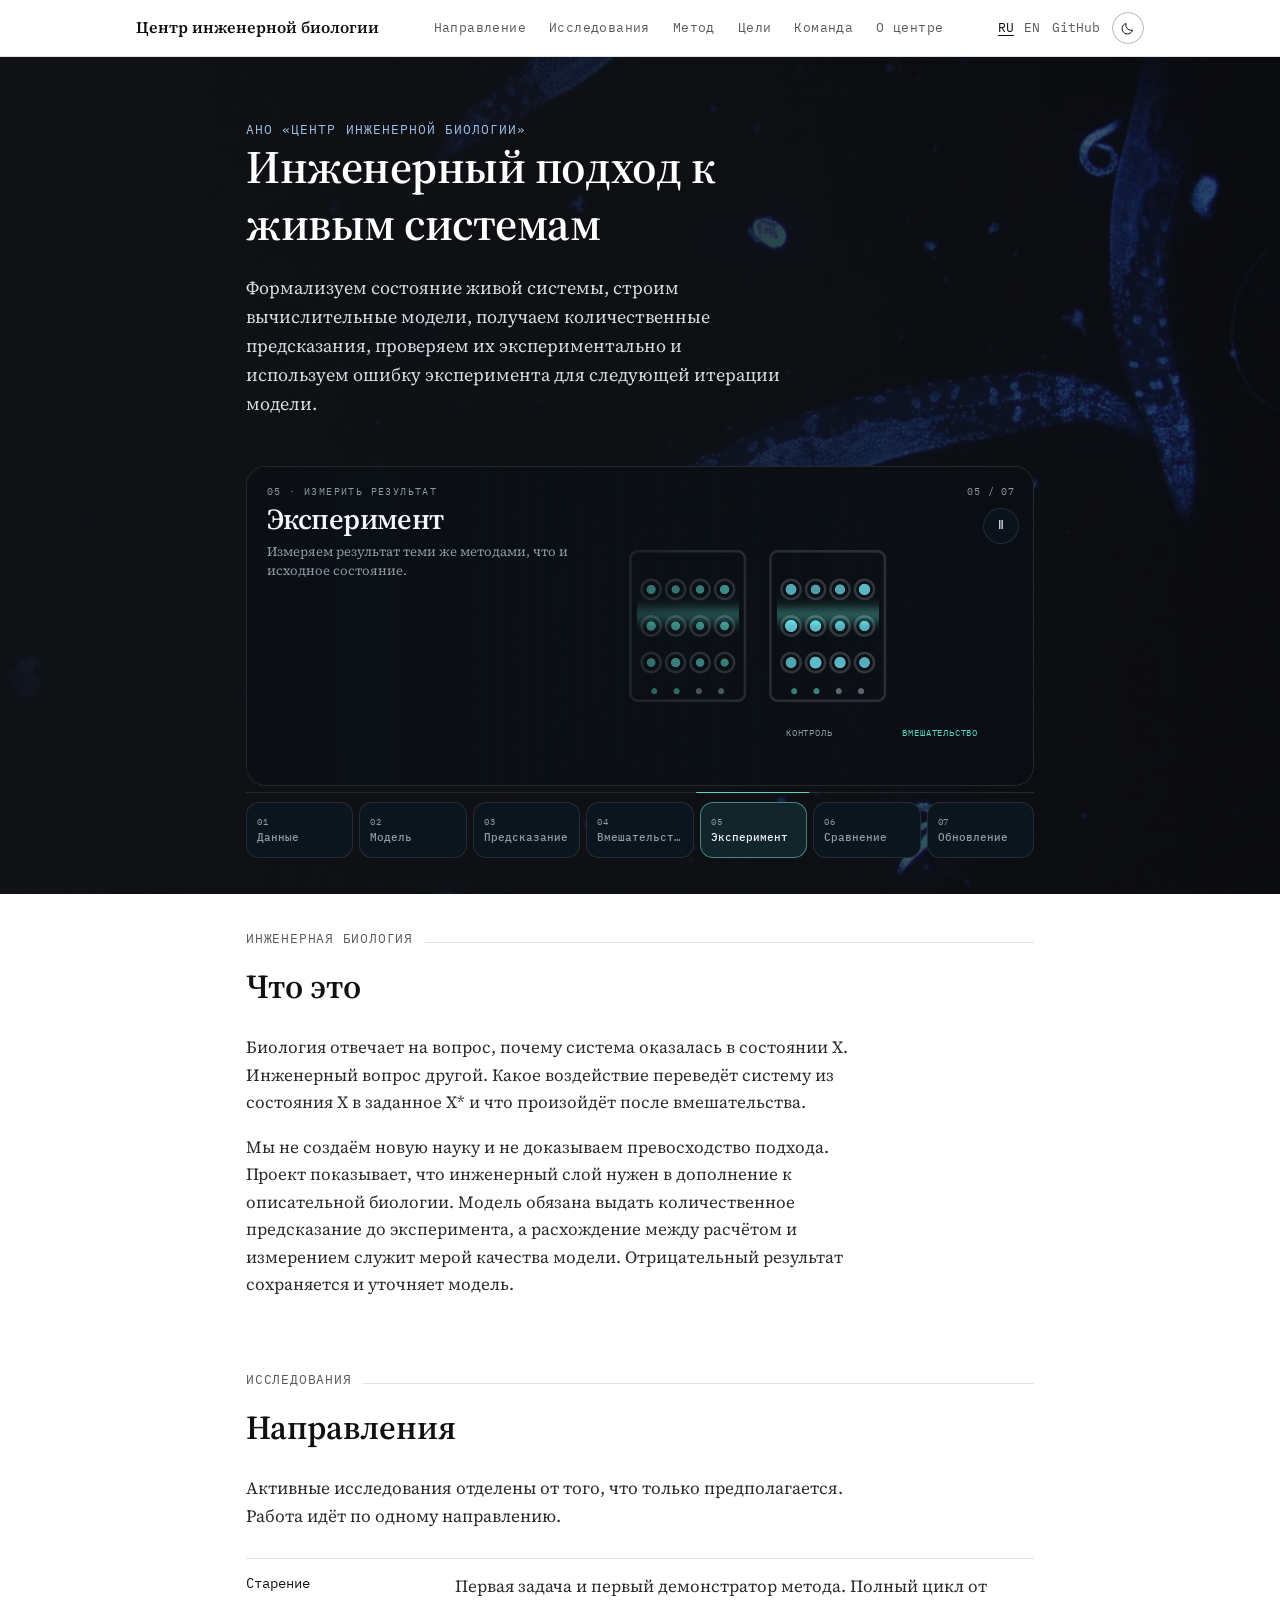
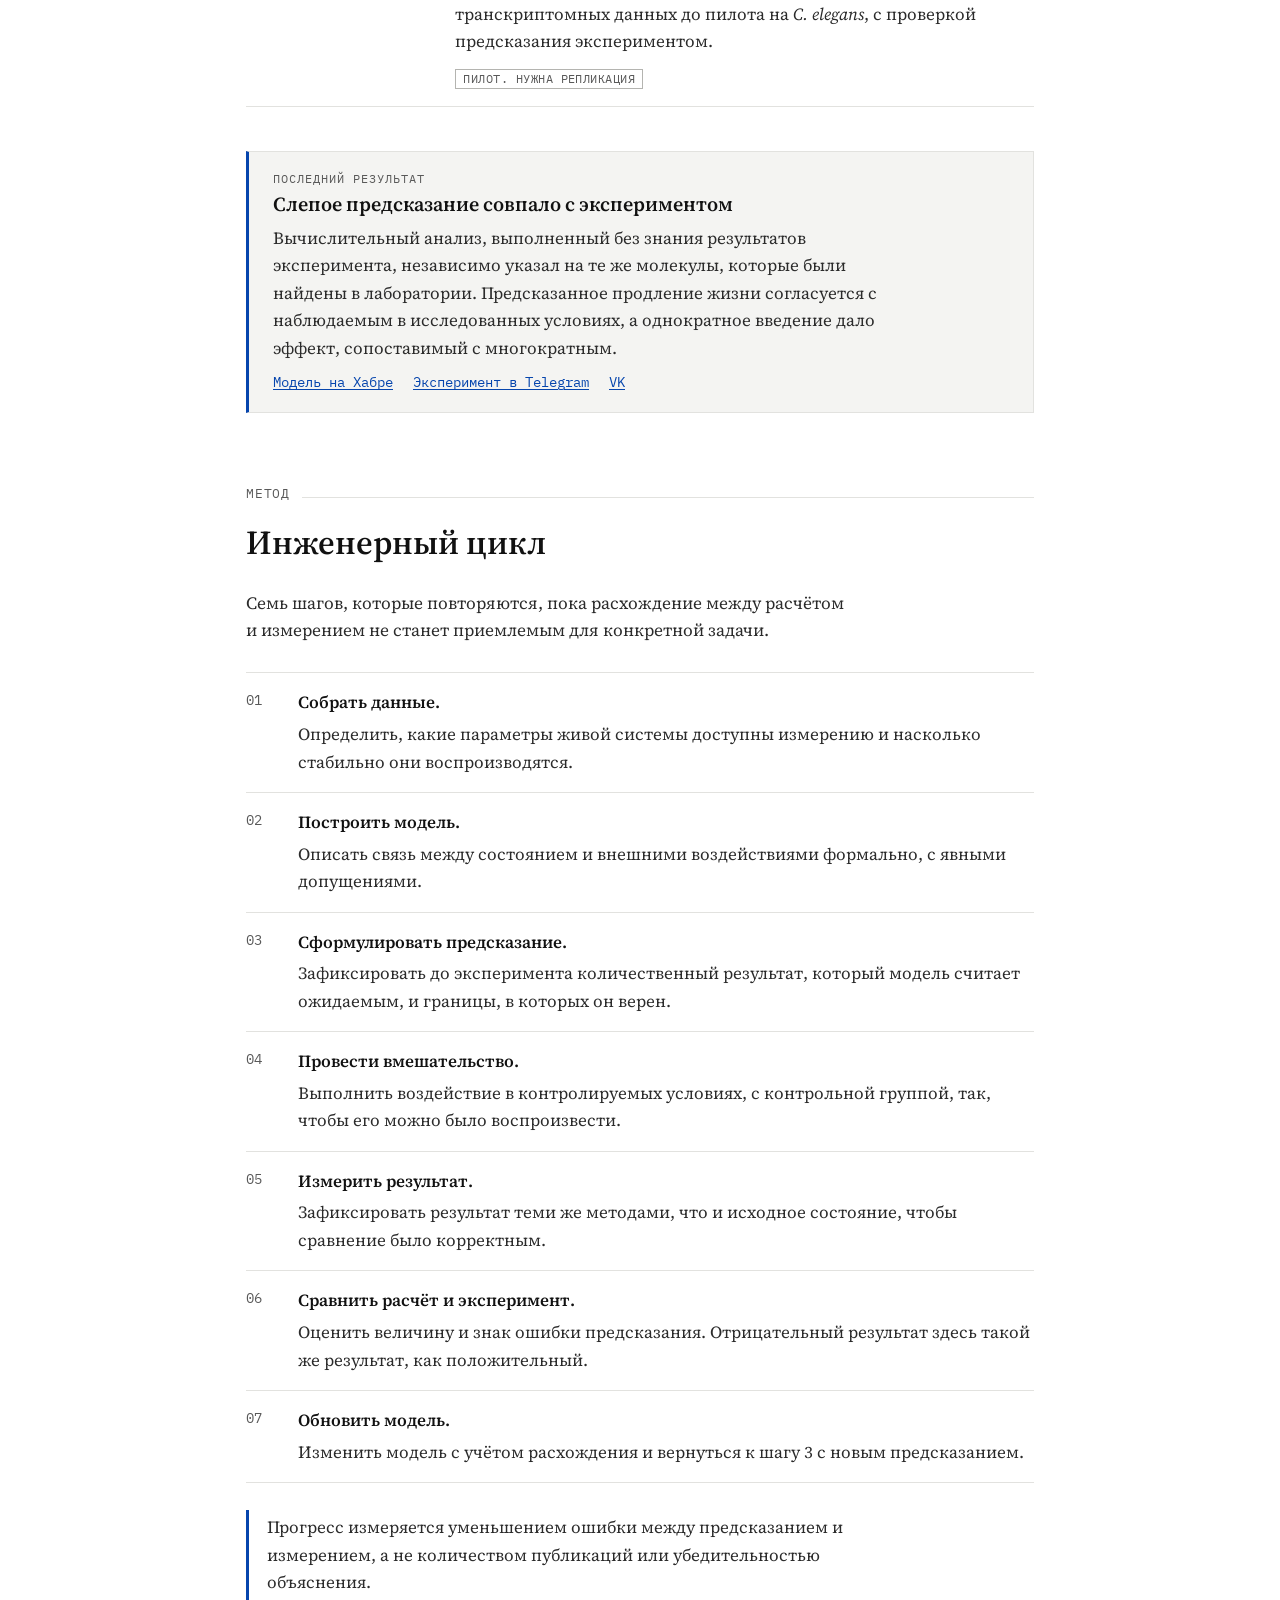
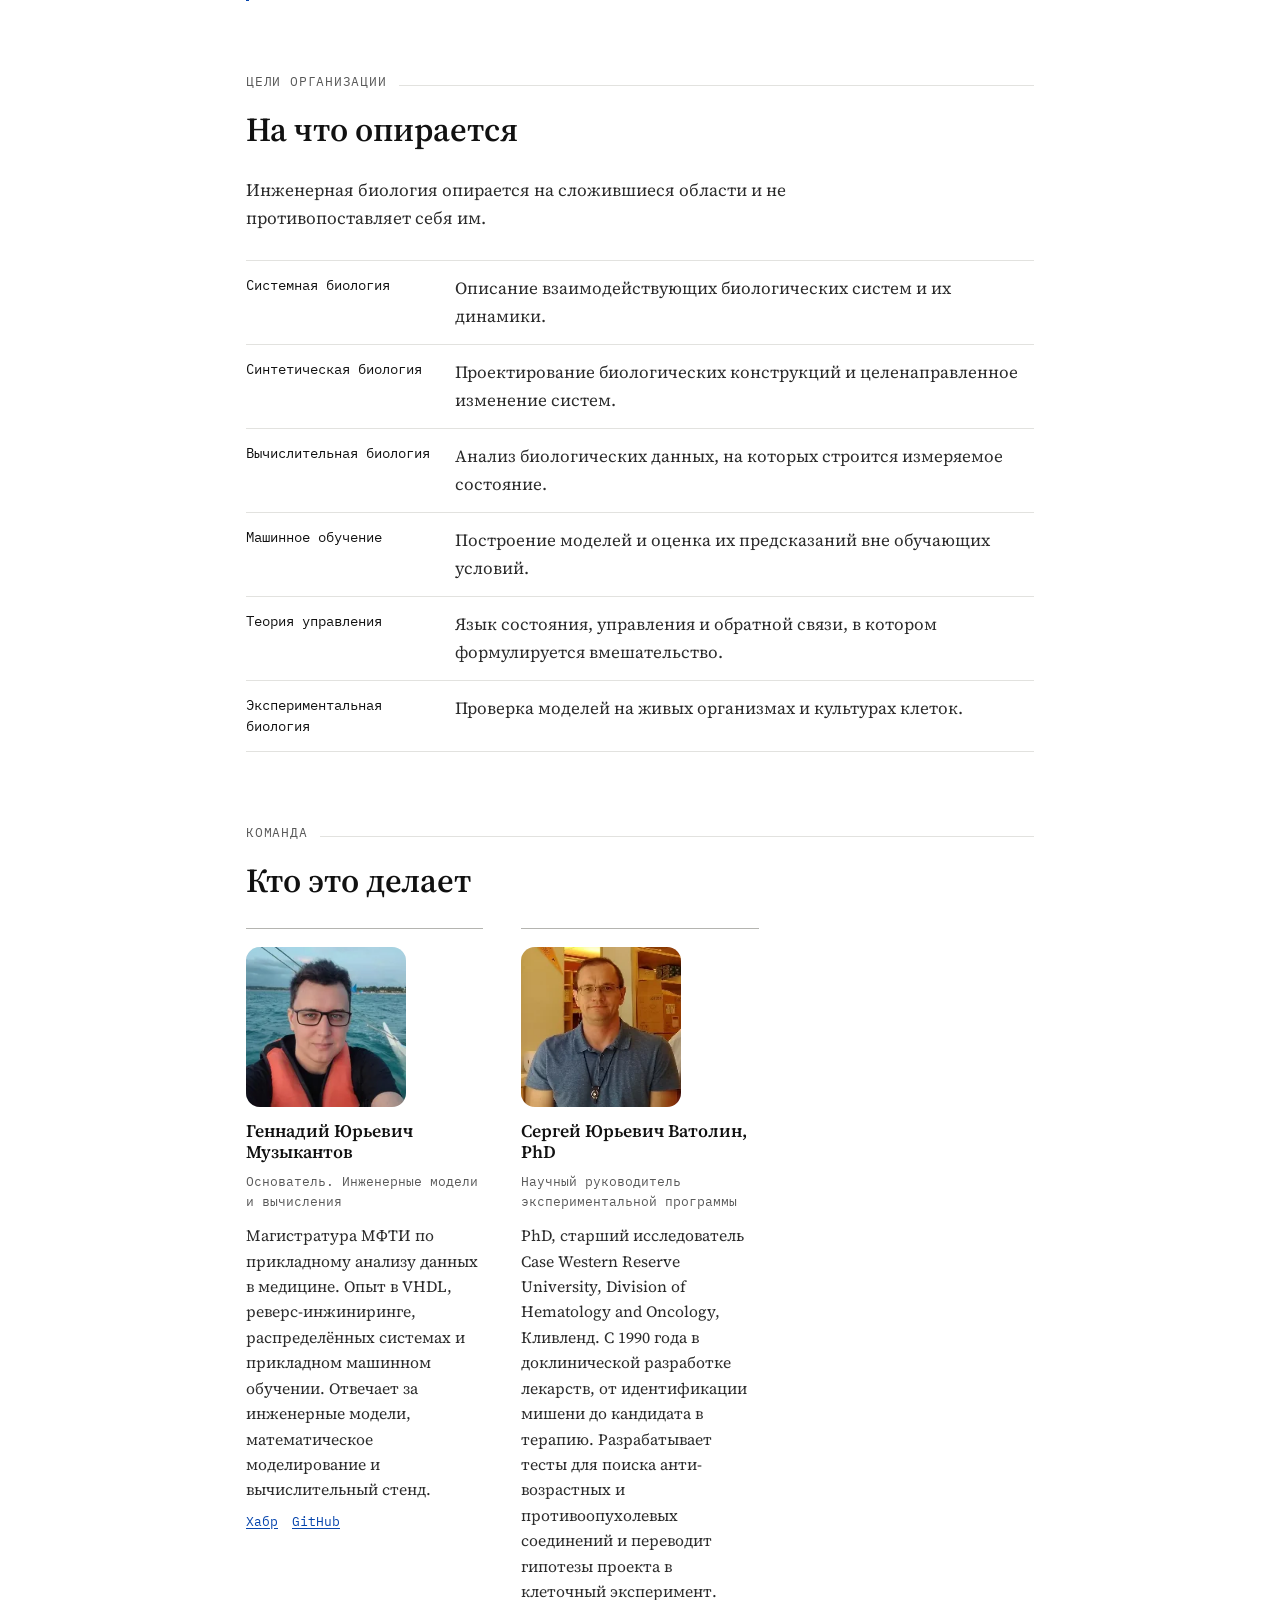
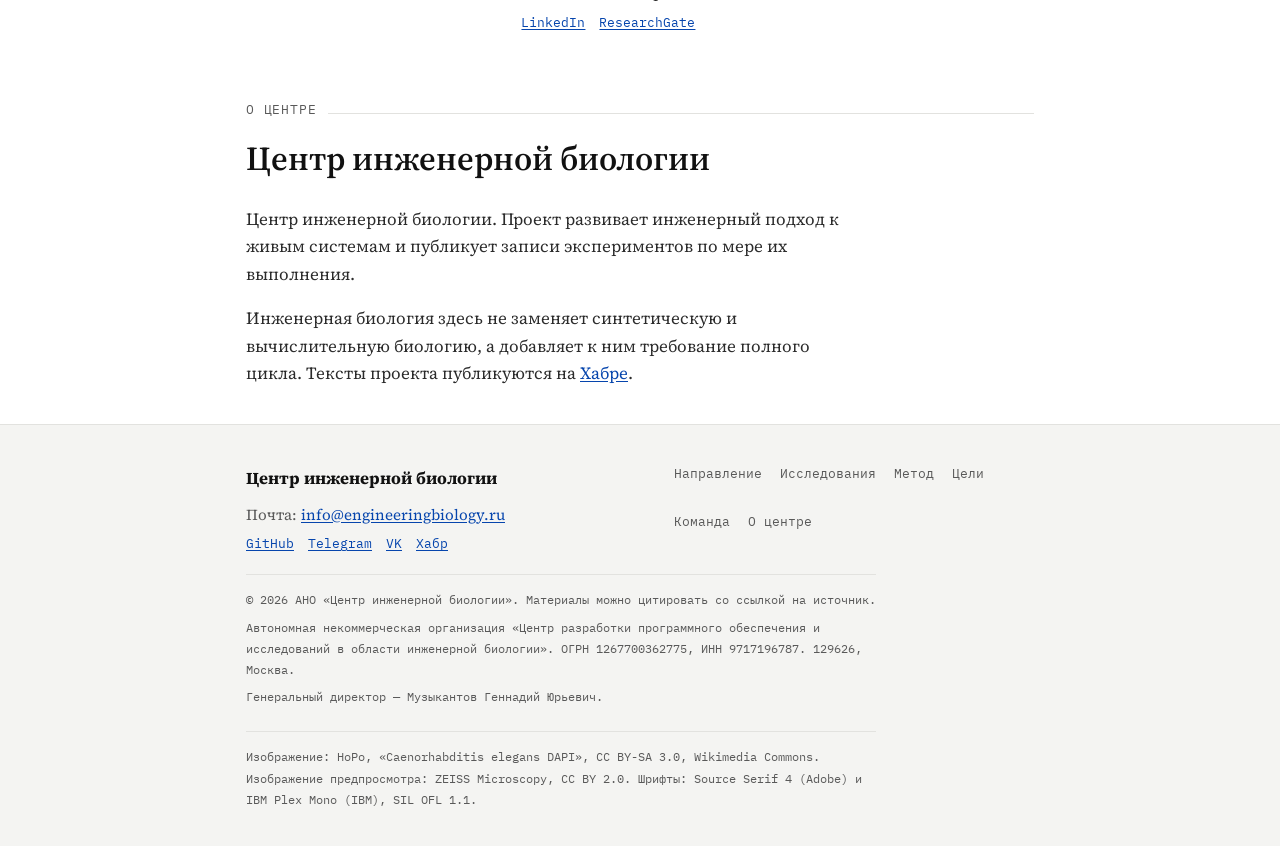
==== commit 23f08a1c: "Center for Engineering Biology" ====
--- a/index.html
+++ b/index.html
@@ -1,181 +1,231 @@
 <!DOCTYPE html>
-<html lang="ru">
+<html lang="ru" data-theme="light">
 <head>
 <meta charset="utf-8">
 <meta name="viewport" content="width=device-width, initial-scale=1">
-<meta name="robots" content="noindex, nofollow">
-<title>Центр инженерной биологии — технические работы</title>
+<title>Центр инженерной биологии. Предсказуемое управление живыми системами</title>
+<meta name="description" content="Центр инженерной биологии. Полный инженерный цикл от измеримого состояния живой системы до количественного предсказания вмешательства и его экспериментальной проверки.">
+<meta name="author" content="АНО «Центр инженерной биологии»">
+<meta name="color-scheme" content="light dark">
+<meta name="theme-color" content="#ffffff" media="(prefers-color-scheme: light)">
+<meta name="theme-color" content="#141414" media="(prefers-color-scheme: dark)">
+<link rel="canonical" href="https://engineeringbiology.ru/">
+<link rel="alternate" hreflang="ru" href="https://engineeringbiology.ru/">
+<link rel="alternate" hreflang="en" href="https://engineeringbiology.ru/en/">
+<link rel="alternate" hreflang="x-default" href="https://engineeringbiology.ru/">
+<meta property="og:type" content="website">
+<meta property="og:locale" content="ru_RU">
+<meta property="og:site_name" content="АНО «Центр инженерной биологии»">
+<meta property="og:title" content="Центр инженерной биологии. Предсказуемое управление живыми системами">
+<meta property="og:description" content="Центр инженерной биологии. Полный инженерный цикл от измеримого состояния живой системы до количественного предсказания вмешательства и его экспериментальной проверки.">
+<meta property="og:url" content="https://engineeringbiology.ru/">
+<meta property="og:image" content="https://engineeringbiology.ru/assets/og.jpg">
+<meta property="og:image:width" content="1200">
+<meta property="og:image:height" content="630">
+<meta name="twitter:card" content="summary_large_image">
+<meta name="twitter:title" content="Центр инженерной биологии. Предсказуемое управление живыми системами">
+<meta name="twitter:description" content="Центр инженерной биологии. Полный инженерный цикл от измеримого состояния живой системы до количественного предсказания вмешательства и его экспериментальной проверки.">
+<meta name="twitter:image" content="https://engineeringbiology.ru/assets/og.jpg">
+<link rel="icon" href="assets/favicon.svg" type="image/svg+xml">
+<link rel="preload" href="assets/fonts/sourceserif4-cyrillic.woff2" as="font" type="font/woff2" crossorigin>
 <link rel="stylesheet" href="assets/fonts.css">
-<style>
-:root {
-  color-scheme: dark;
-  --bg: #0b0d10;
-  --bg-2: #101317;
-  --ink: #f2f2ef;
-  --muted: #8b8f96;
-  --line: #23262b;
-  --accent: #e8b86d;
-  --serif: "Source Serif 4", Georgia, "Times New Roman", serif;
-  --mono: "IBM Plex Mono", ui-monospace, "SF Mono", Menlo, Consolas, monospace;
-}
-* { box-sizing: border-box; }
-html, body { height: 100%; }
-body {
-  margin: 0;
-  background: var(--bg);
-  color: var(--ink);
-  font: 400 1.0625rem/1.62 var(--serif);
-  -webkit-font-smoothing: antialiased;
-  overflow: hidden;
-}
-.grid {
-  position: fixed;
-  inset: -20%;
-  background-image: radial-gradient(rgba(255,255,255,.10) 1px, transparent 1px);
-  background-size: 34px 34px;
-  transform: rotate(-8deg);
-  animation: drift 60s linear infinite;
-  pointer-events: none;
-}
-@keyframes drift {
-  from { transform: rotate(-8deg) translate3d(0,0,0); }
-  to   { transform: rotate(-8deg) translate3d(34px,34px,0); }
-}
-.glow {
-  position: fixed;
-  left: 50%;
-  top: 50%;
-  width: 78vmin;
-  height: 78vmin;
-  margin: -39vmin 0 0 -39vmin;
-  border-radius: 50%;
-  background: radial-gradient(circle at 50% 50%, rgba(232,184,109,.16), rgba(232,184,109,.04) 45%, transparent 70%);
-  filter: blur(2px);
-  animation: breathe 9s ease-in-out infinite;
-  pointer-events: none;
-}
-@keyframes breathe {
-  0%, 100% { transform: scale(1); opacity: .75; }
-  50% { transform: scale(1.08); opacity: 1; }
-}
-main {
-  position: relative;
-  z-index: 1;
-  min-height: 100%;
-  display: flex;
-  align-items: center;
-  justify-content: center;
-  padding: clamp(24px, 6vw, 72px);
-}
-.inner { max-width: 680px; width: 100%; }
-.eyebrow {
-  font-family: var(--mono);
-  font-size: 11px;
-  letter-spacing: .18em;
-  text-transform: uppercase;
-  color: var(--muted);
-  margin-bottom: clamp(28px, 6vh, 56px);
-}
-h1 {
-  font-size: clamp(30px, 6vw, 56px);
-  line-height: 1.08;
-  letter-spacing: -.01em;
-  font-weight: 600;
-  margin: 0 0 22px;
-}
-h1 em { font-style: italic; color: var(--accent); }
-p.lead {
-  font-size: clamp(16px, 2vw, 19px);
-  color: #c3c6cb;
-  margin: 0 0 40px;
-  max-width: 52ch;
-}
-.rule { height: 1px; background: var(--line); margin: 0 0 28px; }
-.meta {
-  display: flex;
-  flex-wrap: wrap;
-  gap: 12px 40px;
-  align-items: baseline;
-}
-.label {
-  font-family: var(--mono);
-  font-size: 10px;
-  letter-spacing: .16em;
-  text-transform: uppercase;
-  color: var(--muted);
-  display: block;
-  margin-bottom: 6px;
-}
-.value { font-size: 15px; color: #d9dbdf; }
-.count {
-  font-family: var(--mono);
-  font-size: clamp(18px, 2.4vw, 22px);
-  color: var(--accent);
-  font-variant-numeric: tabular-nums;
-}
-a { color: var(--ink); text-underline-offset: 3px; }
-a:hover { color: var(--accent); }
-.foot {
-  position: fixed;
-  left: 0; right: 0; bottom: clamp(16px, 3vh, 28px);
-  text-align: center;
-  font-family: var(--mono);
-  font-size: 10px;
-  letter-spacing: .16em;
-  text-transform: uppercase;
-  color: #5b5f66;
-  z-index: 1;
-}
-@media (max-width: 560px) {
-  .meta { gap: 20px; }
-  .foot { position: static; margin-top: 48px; }
-  main { align-items: flex-start; padding-top: 18vh; }
-}
-</style>
+<link rel="stylesheet" href="assets/styles.css">
+<script type="application/ld+json">{"@context": "https://schema.org", "@type": "NGO", "name": "АНО «Центр инженерной биологии»", "legalName": "Автономная некоммерческая организация «Центр разработки программного обеспечения и исследований в области инженерной биологии»", "url": "https://engineeringbiology.ru/", "email": "info@engineeringbiology.ru", "taxID": "9717196787", "identifier": "1267700362775", "address": {"@type": "PostalAddress", "postalCode": "129626", "addressLocality": "Москва", "addressCountry": "RU"}}</script>
+<script>(function(){var d=document.documentElement;d.classList.add("js");try{var t=localStorage.getItem("eb-theme");if(!t)t=window.matchMedia("(prefers-color-scheme: dark)").matches?"dark":"light";d.setAttribute("data-theme",t);}catch(e){}})();</script>
 </head>
 <body>
-<div class="grid"></div>
-<div class="glow"></div>
-<main>
-  <div class="inner">
-    <div class="eyebrow">АНО «Центр инженерной биологии»</div>
-    <h1>Идут<br><em>технические</em><br>работы</h1>
-    <p class="lead">Мы обновляем структуру сайта и готовим новые материалы. Публичная версия вернётся в течение недели.</p>
-    <div class="rule"></div>
-    <div class="meta">
+<a class="skip" href="#main">К содержанию</a>
+<header class="masthead">
+  <div class="wrap wrap--wide masthead__inner">
+    <a class="brand" href="index.html">Центр инженерной биологии</a>
+    <nav class="nav" id="nav" aria-label="Разделы">
+<a href="#engineering">Направление</a>
+<a href="#research">Исследования</a>
+<a href="#method">Метод</a>
+<a href="#goals">Цели</a>
+<a href="#team">Команда</a>
+<a href="#about">О центре</a>
+    </nav>
+    <div class="tools">
+      <span class="lang" aria-label="Language"><a href="index.html" hreflang="ru" class="is-current" aria-current="true">RU</a><a href="en/index.html" hreflang="en">EN</a></span>
+      <a class="tools__gh" href="https://github.com/EngineeringBiology" rel="noreferrer noopener" target="_blank">GitHub</a>
+      <button class="theme" type="button" aria-pressed="false" aria-label="Переключить светлую и тёмную тему">
+        <svg viewBox="0 0 24 24" width="15" height="15" aria-hidden="true"><path d="M20 14.5A8.5 8.5 0 0 1 9.5 4a8.5 8.5 0 1 0 10.5 10.5z" fill="none" stroke="currentColor" stroke-width="1.6" stroke-linejoin="round"/></svg>
+      </button>
+      <button class="menu" type="button" aria-expanded="false" aria-controls="nav" aria-label="Разделы">
+        <span class="menu__bars" aria-hidden="true"></span>
+      </button>
+    </div>
+  </div>
+</header>
+<main id="main">
+<section class="hero">
+  <div class="hero__bg" aria-hidden="true"></div>
+  <div class="wrap hero__inner">
+    <p class="eyebrow">АНО «Центр инженерной биологии»</p>
+    <h1>Инженерный подход к живым системам</h1>
+    <p class="hero__lede">Формализуем состояние живой системы, строим вычислительные модели, получаем количественные предсказания, проверяем их экспериментально и используем ошибку эксперимента для следующей итерации модели.</p>
+    <div class="eb-cycle" id="eb-cycle">
+      <div class="eb-cycle__scene">
+        <canvas class="eb-cycle__canvas" aria-label="Визуализация исследовательского цикла"></canvas>
+        <div class="eb-cycle__scrim"></div>
+        <div class="eb-cycle__copy">
+          <div class="eb-cycle__eyebrow">01 · Собрать данные</div>
+          <div class="eb-cycle__title">Данные</div>
+          <div class="eb-cycle__description">Собираем данные о состоянии живой системы и проверяем, насколько воспроизводимы измерения.</div>
+        </div>
+        <div class="eb-cycle__counter">01 / 07</div>
+        <button class="eb-cycle__pause" type="button" aria-label="Пауза" data-label-pause="Пауза" data-label-play="Продолжить">Ⅱ</button>
+        <div class="eb-cycle__experiment-labels">
+          <span>контроль</span>
+          <span>вмешательство</span>
+        </div>
+      </div>
+      <div class="eb-cycle__progress"><span></span></div>
+      <div class="eb-cycle__nav" role="tablist" aria-label="Этапы цикла">
+        <button class="eb-cycle__tab is-active" type="button" data-stage="0" data-eyebrow="01 · Собрать данные" data-title="Данные" data-description="Собираем данные о состоянии живой системы и проверяем, насколько воспроизводимы измерения."><span class="eb-cycle__tab-number">01</span><span class="eb-cycle__tab-label">Данные</span></button>
+        <button class="eb-cycle__tab" type="button" data-stage="1" data-eyebrow="02 · Построить модель" data-title="Модель" data-description="Строим вычислительное описание связи состояния и воздействия, с явными допущениями."><span class="eb-cycle__tab-number">02</span><span class="eb-cycle__tab-label">Модель</span></button>
+        <button class="eb-cycle__tab" type="button" data-stage="2" data-eyebrow="03 · Сформулировать предсказание" data-title="Предсказание" data-description="До эксперимента получаем количественный результат, который считаем ожидаемым."><span class="eb-cycle__tab-number">03</span><span class="eb-cycle__tab-label">Предсказание</span></button>
+        <button class="eb-cycle__tab" type="button" data-stage="3" data-eyebrow="04 · Провести вмешательство" data-title="Вмешательство" data-description="Выполняем воздействие в контролируемых условиях, с контрольной группой."><span class="eb-cycle__tab-number">04</span><span class="eb-cycle__tab-label">Вмешательство</span></button>
+        <button class="eb-cycle__tab" type="button" data-stage="4" data-eyebrow="05 · Измерить результат" data-title="Эксперимент" data-description="Измеряем результат теми же методами, что и исходное состояние."><span class="eb-cycle__tab-number">05</span><span class="eb-cycle__tab-label">Эксперимент</span></button>
+        <button class="eb-cycle__tab" type="button" data-stage="5" data-eyebrow="06 · Сравнить расчёт и эксперимент" data-title="Сравнение" data-description="Сравниваем расчёт и измерение и оцениваем величину и знак ошибки предсказания."><span class="eb-cycle__tab-number">06</span><span class="eb-cycle__tab-label">Сравнение</span></button>
+        <button class="eb-cycle__tab" type="button" data-stage="6" data-eyebrow="07 · Обновить модель" data-title="Обновление" data-description="Изменяем модель с учётом расхождения и возвращаемся к предсказанию."><span class="eb-cycle__tab-number">07</span><span class="eb-cycle__tab-label">Обновление</span></button>
+      </div>
+    </div>
+  </div>
+</section>
+
+<section class="section" id="engineering">
+  <div class="wrap">
+    <p class="section__label">Инженерная биология</p>
+    <h2>Что это</h2>
+    <div class="prose">
+      <p>Биология отвечает на вопрос, почему система оказалась в состоянии X. Инженерный вопрос другой. Какое воздействие переведёт систему из состояния X в заданное X* и что произойдёт после вмешательства.</p>
+      <p>Мы не создаём новую науку и не доказываем превосходство подхода. Проект показывает, что инженерный слой нужен в дополнение к описательной биологии. Модель обязана выдать количественное предсказание до эксперимента, а расхождение между расчётом и измерением служит мерой качества модели. Отрицательный результат сохраняется и уточняет модель.</p>
+    </div>
+  </div>
+</section>
+
+<section class="section" id="research">
+  <div class="wrap">
+    <p class="section__label">Исследования</p>
+    <h2>Направления</h2>
+    <p class="section__intro">Активные исследования отделены от того, что только предполагается. Работа идёт по одному направлению.</p>
+    <dl class="rows">
+      <div class="row">
+        <dt>Старение</dt>
+        <dd>
+          <p>Первая задача и первый демонстратор метода. Полный цикл от транскриптомных данных до пилота на <em>C.&nbsp;elegans</em>, с проверкой предсказания экспериментом.</p>
+          <p><span class="status">Пилот. Нужна репликация</span></p>
+        </dd>
+      </div>
+    </dl>
+
+    <div class="result">
+      <p class="result__label">Последний результат</p>
+      <h3 class="result__title">Слепое предсказание совпало с экспериментом</h3>
+      <p class="result__text">Вычислительный анализ, выполненный без знания результатов эксперимента, независимо указал на те же молекулы, которые были найдены в лаборатории. Предсказанное продление жизни согласуется с наблюдаемым в исследованных условиях, а однократное введение дало эффект, сопоставимый с многократным.</p>
+      <div class="result__links"><a href="https://habr.com/ru/articles/1059232/" target="_blank" rel="noreferrer noopener">Модель на Хабре</a><a href="https://t.me/reversebiolab" target="_blank" rel="noreferrer noopener">Эксперимент в Telegram</a><a href="https://vk.ru/club223616395" target="_blank" rel="noreferrer noopener">VK</a></div>
+    </div>
+  </div>
+</section>
+
+<section class="section" id="method">
+  <div class="wrap">
+    <p class="section__label">Метод</p>
+    <h2>Инженерный цикл</h2>
+    <p class="section__intro">Семь шагов, которые повторяются, пока расхождение между расчётом и измерением не станет приемлемым для конкретной задачи.</p>
+    <ol class="steps">
+      <li><b>Собрать данные.</b> Определить, какие параметры живой системы доступны измерению и насколько стабильно они воспроизводятся.</li>
+      <li><b>Построить модель.</b> Описать связь между состоянием и внешними воздействиями формально, с явными допущениями.</li>
+      <li><b>Сформулировать предсказание.</b> Зафиксировать до эксперимента количественный результат, который модель считает ожидаемым, и границы, в которых он верен.</li>
+      <li><b>Провести вмешательство.</b> Выполнить воздействие в контролируемых условиях, с контрольной группой, так, чтобы его можно было воспроизвести.</li>
+      <li><b>Измерить результат.</b> Зафиксировать результат теми же методами, что и исходное состояние, чтобы сравнение было корректным.</li>
+      <li><b>Сравнить расчёт и эксперимент.</b> Оценить величину и знак ошибки предсказания. Отрицательный результат здесь такой же результат, как положительный.</li>
+      <li><b>Обновить модель.</b> Изменить модель с учётом расхождения и вернуться к шагу 3 с новым предсказанием.</li>
+    </ol>
+    <div class="note-box"><p>Прогресс измеряется уменьшением ошибки между предсказанием и измерением, а не количеством публикаций или убедительностью объяснения.</p></div>
+  </div>
+</section>
+
+<section class="section" id="goals">
+  <div class="wrap">
+    <p class="section__label">Цели организации</p>
+    <h2>На что опирается</h2>
+    <p class="section__intro">Инженерная биология опирается на сложившиеся области и не противопоставляет себя им.</p>
+    <dl class="rows">
+      <div class="row"><dt>Системная биология</dt><dd>Описание взаимодействующих биологических систем и их динамики.</dd></div>
+      <div class="row"><dt>Синтетическая биология</dt><dd>Проектирование биологических конструкций и целенаправленное изменение систем.</dd></div>
+      <div class="row"><dt>Вычислительная биология</dt><dd>Анализ биологических данных, на которых строится измеряемое состояние.</dd></div>
+      <div class="row"><dt>Машинное обучение</dt><dd>Построение моделей и оценка их предсказаний вне обучающих условий.</dd></div>
+      <div class="row"><dt>Теория управления</dt><dd>Язык состояния, управления и обратной связи, в котором формулируется вмешательство.</dd></div>
+      <div class="row"><dt>Экспериментальная биология</dt><dd>Проверка моделей на живых организмах и культурах клеток.</dd></div>
+    </dl>
+  </div>
+</section>
+
+<section class="section" id="team">
+  <div class="wrap">
+    <p class="section__label">Команда</p>
+    <h2>Кто это делает</h2>
+    <div class="people">
+      <article class="person">
+        <div class="person__photo"><img src="/assets/people/muzykantov-240.webp" srcset="/assets/people/muzykantov-240.webp 240w, /assets/people/muzykantov.webp 460w" sizes="(max-width: 620px) 60vw, 160px" width="460" height="460" loading="lazy" decoding="async" alt="Геннадий Юрьевич Музыкантов"></div>
+        <h3>Геннадий Юрьевич Музыкантов</h3>
+        <p class="person__role">Основатель. Инженерные модели и вычисления</p>
+        <p class="person__bio">Магистратура МФТИ по прикладному анализу данных в медицине. Опыт в VHDL, реверс-инжиниринге, распределённых системах и прикладном машинном обучении. Отвечает за инженерные модели, математическое моделирование и вычислительный стенд.</p>
+        <div class="person__links"><a href="https://habr.com/ru/users/gmuzykantov/" target="_blank" rel="noreferrer noopener">Хабр</a><a href="https://github.com/muzykantov" target="_blank" rel="noreferrer noopener">GitHub</a></div>
+      </article>
+      <article class="person">
+        <div class="person__photo"><img src="/assets/people/vatolin.webp" width="203" height="203" loading="lazy" decoding="async" alt="Сергей Юрьевич Ватолин"></div>
+        <h3>Сергей Юрьевич Ватолин, PhD</h3>
+        <p class="person__role">Научный руководитель экспериментальной программы</p>
+        <p class="person__bio">PhD, старший исследователь Case Western Reserve University, Division of Hematology and Oncology, Кливленд. С 1990 года в доклинической разработке лекарств, от идентификации мишени до кандидата в терапию. Разрабатывает тесты для поиска анти-возрастных и противоопухолевых соединений и переводит гипотезы проекта в клеточный эксперимент.</p>
+        <div class="person__links"><a href="https://www.linkedin.com/in/sergei-vatolin-2327263" target="_blank" rel="noreferrer noopener">LinkedIn</a><a href="https://www.researchgate.net/profile/Sergei-Vatolin" target="_blank" rel="noreferrer noopener">ResearchGate</a></div>
+      </article>
+    </div>
+
+    
+  </div>
+</section>
+
+<section class="section" id="about">
+  <div class="wrap">
+    <p class="section__label">О центре</p>
+    <h2>Центр инженерной биологии</h2>
+    <div class="prose">
+      <p>Центр инженерной биологии. Проект развивает инженерный подход к живым системам и публикует записи экспериментов по мере их выполнения.</p>
+      <p>Инженерная биология здесь не заменяет синтетическую и вычислительную биологию, а добавляет к ним требование полного цикла. Тексты проекта публикуются на <a href="https://habr.com/ru/users/gmuzykantov/articles/" target="_blank" rel="noreferrer noopener">Хабре</a>.</p>
+    </div>
+  </div>
+</section>
+</main>
+<footer class="colophon" id="contact">
+  <div class="wrap">
+    <div class="colophon__grid">
       <div>
-        <span class="label">Возвращение</span>
-        <span class="value"><time id="back" datetime="2026-11-16T12:00:00+03:00">16 ноября 2026, 12:00 МСК</time></span>
-      </div>
-      <div>
-        <span class="label">Осталось</span>
-        <span class="count" id="count">—</span>
-      </div>
-      <div>
-        <span class="label">Связь</span>
-        <span class="value"><a href="mailto:info@engineeringbiology.ru">info@engineeringbiology.ru</a></span>
-      </div>
-    </div>
-  </div>
-</main>
-<div class="foot">engineeringbiology.ru</div>
-<script>
-(function () {
-  var target = new Date("2026-11-16T12:00:00+03:00").getTime();
-  var el = document.getElementById("count");
-  function pad(n) { return n < 10 ? "0" + n : "" + n; }
-  function tick() {
-    var d = target - Date.now();
-    if (d <= 0) { el.textContent = "скоро"; return; }
-    var days = Math.floor(d / 86400000);
-    var hours = Math.floor(d % 86400000 / 3600000);
-    var mins = Math.floor(d % 3600000 / 60000);
-    var secs = Math.floor(d % 60000 / 1000);
-    el.textContent = days + " д " + pad(hours) + ":" + pad(mins) + ":" + pad(secs);
-    setTimeout(tick, 1000);
-  }
-  tick();
-})();
-</script>
+        <strong>Центр инженерной биологии</strong>
+        <p class="colophon__contact">Почта: <a href="mailto:info@engineeringbiology.ru">info@engineeringbiology.ru</a></p>
+        <nav class="colophon__links" aria-label="Links"><a href="https://github.com/EngineeringBiology" target="_blank" rel="noreferrer noopener">GitHub</a>
+<a href="https://t.me/reversebiolab" target="_blank" rel="noreferrer noopener">Telegram</a>
+<a href="https://vk.ru/club223616395" target="_blank" rel="noreferrer noopener">VK</a>
+<a href="https://habr.com/ru/users/gmuzykantov/articles/" target="_blank" rel="noreferrer noopener">Хабр</a></nav>
+      </div>
+      <nav class="colophon__nav" aria-label="Разделы">
+<a href="#engineering">Направление</a>
+<a href="#research">Исследования</a>
+<a href="#method">Метод</a>
+<a href="#goals">Цели</a>
+<a href="#team">Команда</a>
+<a href="#about">О центре</a>
+      </nav>
+    </div>
+    <p class="colophon__legal">&copy; 2026 АНО «Центр инженерной биологии». Материалы можно цитировать со ссылкой на источник.</p>
+    <p class="colophon__req">Автономная некоммерческая организация «Центр разработки программного обеспечения и исследований в области инженерной биологии». ОГРН 1267700362775, ИНН 9717196787. 129626, Москва.</p>
+    <p class="colophon__req">Генеральный директор — Музыкантов Геннадий Юрьевич.</p>
+    <p class="colophon__credits">Изображение: HoPo, «Caenorhabditis elegans DAPI», CC BY-SA 3.0, Wikimedia Commons. Изображение предпросмотра: ZEISS Microscopy, CC BY 2.0. Шрифты: Source Serif 4 (Adobe) и IBM Plex Mono (IBM), SIL OFL 1.1.</p>
+  </div>
+</footer>
+<script src="assets/app.js" defer></script>
 </body>
 </html>
--- a/assets/styles.css
+++ b/assets/styles.css
@@ -0,0 +1,432 @@
+/* Институт инженерной биологии
+   Фон: белый. Текст: почти чёрный. Ссылки: классический синий (как в Википедии).
+   Шрифты: Source Serif 4 (текст), IBM Plex Mono (подписи). */
+
+/* ---------- токены ---------- */
+:root {
+  color-scheme: light;
+  --bg: #ffffff;
+  --bg-2: #f4f4f2;
+  --ink: #111111;
+  --body: #2b2b2b;
+  --muted: #595959;
+  --line: #e2e2df;
+  --line-2: #b4b4b0;
+  --link: #0645ad;
+  --link-hover: #0b3d91;
+
+  --serif: "Source Serif 4", Georgia, "Times New Roman", serif;
+  --mono: "IBM Plex Mono", ui-monospace, "SF Mono", Menlo, Consolas, monospace;
+
+  --wrap: 900px;
+  --wide: 1120px;
+  --pad: clamp(20px, 5vw, 56px);
+  --gap-after-heading: clamp(20px, 3vh, 30px);
+}
+
+html[data-theme="dark"] {
+  color-scheme: dark;
+  --bg: #15171a;
+  --bg-2: #1d2024;
+  --ink: #ededed;
+  --body: #c9c9c9;
+  --muted: #909090;
+  --line: #2d3138;
+  --line-2: #454a52;
+  --link: #7fb2ff;
+  --link-hover: #a6c8ff;
+}
+
+/* ---------- база ---------- */
+* { box-sizing: border-box; }
+html { -webkit-text-size-adjust: 100%; scroll-behavior: smooth; }
+body {
+  margin: 0;
+  background: var(--bg);
+  color: var(--ink);
+  font: 400 1.0625rem/1.62 var(--serif);
+  -webkit-font-smoothing: antialiased;
+  text-rendering: optimizeLegibility;
+  overflow-x: hidden;
+}
+img { max-width: 100%; height: auto; display: block; }
+p { margin: 0; }
+h1, h2, h3, h4 { margin: 0; font-weight: 600; line-height: 1.22; }
+h2 { margin-bottom: var(--gap-after-heading); }
+h3 { margin-top: clamp(28px, 4vh, 40px); margin-bottom: 14px; }
+::selection { background: #ffdf80; color: #111; }
+
+a { color: var(--link); text-underline-offset: 2px; }
+a:hover { color: var(--link-hover); }
+:focus-visible { outline: 2px solid var(--link); outline-offset: 2px; }
+
+.wrap { width: 100%; max-width: var(--wrap); margin-inline: auto; padding-inline: var(--pad); }
+.wrap--wide { max-width: var(--wide); }
+
+.skip { position: absolute; left: 12px; top: -60px; z-index: 200; padding: 8px 14px; background: var(--ink); color: var(--bg); font: 400 0.82rem/1 var(--mono); }
+.skip:focus { top: 12px; }
+
+.eyebrow { font: 400 0.82rem/1.4 var(--mono); letter-spacing: 0.08em; text-transform: uppercase; color: var(--muted); }
+
+/* ---------- шапка ---------- */
+.masthead { position: sticky; top: 0; z-index: 100; background: var(--bg); border-bottom: 1px solid var(--line); }
+.masthead__inner { display: flex; align-items: center; justify-content: space-between; gap: 18px; min-height: 56px; }
+.brand { font-family: var(--serif); font-size: 1rem; font-weight: 600; color: var(--ink); text-decoration: none; white-space: nowrap; }
+.nav { display: flex; gap: clamp(12px, 1.8vw, 24px); }
+.nav a { font: 400 0.82rem/1 var(--mono); letter-spacing: 0.03em; color: var(--muted); text-decoration: none; padding: 4px 0; }
+.nav a:hover { color: var(--ink); text-decoration: underline; }
+.tools { display: flex; align-items: center; gap: 12px; }
+.tools__gh { font: 400 0.82rem/1 var(--mono); color: var(--muted); text-decoration: none; }
+.tools__gh:hover { color: var(--ink); text-decoration: underline; }
+.lang { display: inline-flex; gap: 10px; font: 400 0.82rem/1 var(--mono); }
+.lang a { color: var(--muted); text-decoration: none; }
+.lang a.is-current { color: var(--ink); text-decoration: underline; text-underline-offset: 3px; }
+.theme, .menu { display: grid; place-items: center; width: 32px; height: 32px; padding: 0; background: none; border: 1px solid var(--line-2); color: var(--ink); cursor: pointer; }
+.theme { border-radius: 50%; }
+.menu { display: none; }
+.theme:hover, .menu:hover { border-color: var(--ink); }
+.menu__bars, .menu__bars::before, .menu__bars::after { display: block; width: 14px; height: 1.5px; background: var(--ink); transition: transform .2s ease; }
+.menu__bars { position: relative; }
+.menu__bars::before { content: ""; position: absolute; top: -4px; left: 0; }
+.menu__bars::after { content: ""; position: absolute; top: 4px; left: 0; }
+.masthead.is-open .menu__bars { background: transparent; }
+.masthead.is-open .menu__bars::before { transform: translateY(4px) rotate(45deg); }
+.masthead.is-open .menu__bars::after { transform: translateY(-4px) rotate(-45deg); }
+
+/* ---------- секции ---------- */
+.section { padding: 36px 0; scroll-margin-top: 72px; }
+.section__label { display: flex; align-items: baseline; gap: 12px; margin-bottom: 18px; font: 400 0.82rem/1.4 var(--mono); letter-spacing: 0.06em; text-transform: uppercase; color: var(--muted); }
+.section__label::after { content: ""; flex: 1 1 auto; height: 1px; background: var(--line); }
+h1 { font-size: clamp(1.9rem, 1.3rem + 2.4vw, 2.9rem); letter-spacing: -0.01em; }
+.section h2 { font-size: clamp(1.5rem, 1.2rem + 1.3vw, 2.1rem); }
+.section__intro { color: var(--body); font-size: 1.08rem; max-width: 68ch; margin-bottom: var(--gap-after-heading); }
+
+.prose { max-width: 68ch; margin-top: 0; }
+.prose > * + * { margin-top: 1em; }
+.prose p { color: var(--body); }
+
+.note-box { border-left: 3px solid var(--link); padding: 4px 0 4px 18px; color: var(--body); max-width: 68ch; margin-top: var(--gap-after-heading); }
+
+/* ---------- последний результат ---------- */
+.result { margin-top: clamp(28px, 5vh, 44px); border: 1px solid var(--line); border-left: 3px solid var(--link); background: var(--bg-2); padding: 20px 24px 22px; }
+.result__label { margin: 0 0 8px; font: 400 0.78rem/1 var(--mono); letter-spacing: 0.08em; text-transform: uppercase; color: var(--muted); }
+.result__title { margin: 0 0 8px; font-size: 1.25rem; }
+.result__text { margin: 0; color: var(--body); max-width: 68ch; }
+.result__links { margin-top: 14px; display: flex; flex-wrap: wrap; gap: 8px 20px; }
+.result__links a { font: 400 0.86rem/1 var(--mono); }
+
+/* ---------- строки-определения ---------- */
+.rows { margin: 0; border-top: 1px solid var(--line); }
+.row { display: grid; grid-template-columns: minmax(150px, 0.32fr) minmax(0, 1fr); gap: 14px 24px; padding: 14px 0; border-bottom: 1px solid var(--line); }
+.row dt { font: 400 0.86rem/1.5 var(--mono); color: var(--ink); }
+.row dd { margin: 0; color: var(--body); }
+.row dd p + p { margin-top: 0.5em; }
+.status { display: inline-block; font: 400 0.76rem/1 var(--mono); letter-spacing: 0.04em; text-transform: uppercase; color: var(--muted); border: 1px solid var(--line-2); padding: 3px 7px; white-space: nowrap; }
+
+/* ---------- метод ---------- */
+.steps { margin: 0; padding: 0; list-style: none; border-top: 1px solid var(--line); counter-reset: step; }
+.steps li { position: relative; padding: 16px 0 16px 52px; border-bottom: 1px solid var(--line); color: var(--body); }
+.steps li::before { counter-increment: step; content: counter(step, decimal-leading-zero); position: absolute; left: 0; top: 16px; font: 400 0.86rem/1.6 var(--mono); color: var(--muted); }
+.steps li b { display: block; color: var(--ink); font-weight: 600; margin-bottom: 4px; }
+
+/* ---------- герой ---------- */
+.hero { position: relative; isolation: isolate; color: #ececec; background: #14161a; }
+.hero__bg { position: absolute; inset: 0; z-index: -2; background: url("/assets/aging-c-elegans-dapi-1400.webp") center/cover no-repeat; }
+.hero::after { content: ""; position: absolute; inset: 0; z-index: -1; background: linear-gradient(90deg, rgba(16,18,22,.94) 0%, rgba(16,18,22,.80) 52%, rgba(16,18,22,.55) 100%); }
+.hero__inner { padding-top: 64px; padding-bottom: 36px; }
+.hero h1 { color: #ffffff; max-width: 24ch; }
+.hero .eyebrow { color: #9ec1e8; }
+.hero__lede { margin-top: 20px; max-width: 60ch; color: #d9dde2; font-size: 1.12rem; }
+/* ---------- инженерный цикл (WebGL) ---------- */
+/* Компонент всегда тёмный: визуализация построена на аддитивном смешении света
+   и на светлом фоне выцветает; hero, в котором он стоит, и так всегда тёмный. */
+.eb-cycle {
+  --eb-bg: #0b1015;
+  --eb-surface: #0b151e;
+  --eb-text: #f1f6fa;
+  --eb-muted: #8d9ba6;
+  --eb-border: rgba(255, 255, 255, 0.10);
+  --eb-observed: #58d7c6;
+  --eb-predicted: #788dff;
+  --eb-error: #d772c8;
+
+  width: 100%;
+  margin-top: 48px;
+  color: var(--eb-text);
+  font-family: var(--serif);
+}
+.eb-cycle * { box-sizing: border-box; }
+
+.eb-cycle__scene {
+  position: relative;
+  height: 320px;
+  overflow: hidden;
+  border: 1px solid var(--eb-border);
+  border-radius: 20px;
+  background: var(--eb-bg);
+  transition: background 250ms ease, border-color 250ms ease;
+}
+.eb-cycle__canvas {
+  position: absolute;
+  inset: 0;
+  display: block;
+  width: 100%;
+  height: 100%;
+  touch-action: pan-y;
+}
+.eb-cycle__scrim {
+  position: absolute;
+  inset: 0;
+  pointer-events: none;
+  background: linear-gradient(90deg,
+    color-mix(in srgb, var(--eb-bg) 97%, transparent) 0%,
+    color-mix(in srgb, var(--eb-bg) 88%, transparent) 29%,
+    color-mix(in srgb, var(--eb-bg) 24%, transparent) 55%,
+    transparent 74%);
+}
+.eb-cycle__copy {
+  position: absolute;
+  z-index: 2;
+  top: 20px;
+  left: 20px;
+  width: min(335px, 43%);
+  pointer-events: none;
+}
+.eb-cycle__eyebrow {
+  margin-bottom: 8px;
+  color: var(--eb-muted);
+  font-family: var(--mono);
+  font-size: 10px;
+  line-height: 1;
+  letter-spacing: 0.14em;
+  text-transform: uppercase;
+}
+.eb-cycle__title {
+  color: var(--eb-text);
+  font-family: var(--serif);
+  font-size: 29px;
+  font-weight: 600;
+  line-height: 0.98;
+  letter-spacing: -0.02em;
+}
+.eb-cycle__description {
+  max-width: 320px;
+  margin-top: 10px;
+  color: var(--eb-muted);
+  font-size: 13px;
+  line-height: 1.44;
+}
+.eb-cycle__counter {
+  position: absolute;
+  z-index: 2;
+  top: 17px;
+  right: 18px;
+  color: var(--eb-muted);
+  font-family: var(--mono);
+  font-size: 10px;
+  font-variant-numeric: tabular-nums;
+  letter-spacing: 0.08em;
+}
+.eb-cycle__pause {
+  position: absolute;
+  z-index: 3;
+  top: 41px;
+  right: 14px;
+  display: grid;
+  place-items: center;
+  width: 36px;
+  height: 36px;
+  padding: 0;
+  border: 1px solid var(--eb-border);
+  border-radius: 999px;
+  background: color-mix(in srgb, var(--eb-surface) 82%, transparent);
+  color: var(--eb-text);
+  font: inherit;
+  font-size: 12px;
+  cursor: pointer;
+  backdrop-filter: blur(10px);
+  transition: background 180ms ease, transform 180ms ease;
+}
+.eb-cycle__pause:hover { background: var(--eb-surface); }
+.eb-cycle__pause:active { transform: scale(0.94); }
+.eb-cycle__experiment-labels {
+  position: absolute;
+  z-index: 2;
+  right: 7%;
+  bottom: 14%;
+  display: flex;
+  gap: 70px;
+  opacity: 0;
+  color: var(--eb-muted);
+  font-family: var(--mono);
+  font-size: 9px;
+  letter-spacing: 0.09em;
+  text-transform: uppercase;
+  pointer-events: none;
+  transition: opacity 200ms ease;
+}
+.eb-cycle__experiment-labels.is-visible { opacity: 1; }
+.eb-cycle__experiment-labels span:last-child { color: var(--eb-observed); }
+.eb-cycle__progress {
+  height: 1px;
+  margin-top: 6px;
+  overflow: hidden;
+  background: var(--eb-border);
+}
+.eb-cycle__progress > span {
+  display: block;
+  width: calc(100% / 7);
+  height: 100%;
+  background: var(--eb-observed);
+  transform: translateX(0);
+  transition: transform 500ms cubic-bezier(0.2, 0.8, 0.2, 1);
+}
+.eb-cycle__nav {
+  display: grid;
+  grid-template-columns: repeat(7, minmax(0, 1fr));
+  gap: 6px;
+  margin-top: 9px;
+}
+.eb-cycle__tab {
+  min-width: 0;
+  height: 56px;
+  padding: 8px 10px;
+  border: 1px solid var(--eb-border);
+  border-radius: 13px;
+  background: var(--eb-surface);
+  color: var(--eb-muted);
+  text-align: left;
+  font: inherit;
+  cursor: pointer;
+  transition: transform 200ms ease, background 200ms ease, border-color 200ms ease, color 200ms ease;
+}
+.eb-cycle__tab:hover { color: var(--eb-text); transform: translateY(-1px); }
+.eb-cycle__tab.is-active {
+  border-color: color-mix(in srgb, var(--eb-observed) 48%, var(--eb-border));
+  background: color-mix(in srgb, var(--eb-surface) 92%, var(--eb-observed) 8%);
+  color: var(--eb-text);
+}
+.eb-cycle__tab-number {
+  display: block;
+  margin-bottom: 5px;
+  color: var(--eb-muted);
+  font-family: var(--mono);
+  font-size: 9px;
+  line-height: 1;
+  letter-spacing: 0.1em;
+}
+.eb-cycle__tab-label {
+  display: block;
+  overflow: hidden;
+  font-family: var(--mono);
+  font-size: 11px;
+  font-weight: 500;
+  line-height: 1.1;
+  white-space: nowrap;
+  text-overflow: ellipsis;
+}
+
+@media (max-width: 720px) {
+  .eb-cycle { margin-top: 28px; }
+  .eb-cycle__scene { height: 390px; border-radius: 17px; }
+  .eb-cycle__scrim {
+    background: linear-gradient(180deg,
+      var(--eb-bg) 0%,
+      color-mix(in srgb, var(--eb-bg) 96%, transparent) 32%,
+      color-mix(in srgb, var(--eb-bg) 40%, transparent) 49%,
+      transparent 68%);
+  }
+  .eb-cycle__copy { top: 17px; left: 16px; right: 54px; width: auto; }
+  .eb-cycle__title { font-size: 25px; }
+  .eb-cycle__description { max-width: 440px; font-size: 12px; line-height: 1.4; }
+  .eb-cycle__counter { display: none; }
+  .eb-cycle__pause { top: 14px; right: 13px; }
+  .eb-cycle__experiment-labels {
+    right: auto;
+    bottom: 9%;
+    left: 50%;
+    gap: 30px;
+    width: 48%;
+    justify-content: space-around;
+    transform: translateX(-5%);
+  }
+  .eb-cycle__nav {
+    display: flex;
+    gap: 6px;
+    overflow-x: auto;
+    padding: 2px 1px 5px;
+    scrollbar-width: none;
+    scroll-snap-type: x proximity;
+  }
+  .eb-cycle__nav::-webkit-scrollbar { display: none; }
+  .eb-cycle__tab { flex: 0 0 124px; scroll-snap-align: center; }
+}
+@media (max-width: 420px) {
+  .eb-cycle__scene { height: 410px; }
+  .eb-cycle__title { font-size: 23px; }
+  .eb-cycle__description { font-size: 11.5px; }
+}
+@media (prefers-reduced-motion: reduce) {
+  .eb-cycle__tab,
+  .eb-cycle__progress > span,
+  .eb-cycle__experiment-labels { transition: none; }
+}
+
+/* ---------- люди ---------- */
+.people { display: grid; grid-template-columns: repeat(3, minmax(0, 1fr)); gap: clamp(20px, 3vw, 40px); margin-top: 0; }
+.person { border-top: 1px solid var(--line-2); padding-top: 18px; }
+.person__photo { width: 100%; max-width: 160px; aspect-ratio: 1 / 1; overflow: hidden; border-radius: 14px; background: var(--bg-2); margin-bottom: 14px; }
+.person__photo img { width: 100%; height: 100%; object-fit: cover; object-position: center 22%; }
+.person h3 { font-size: 1.1rem; margin: 0; }
+.person__role { margin-top: 8px; font: 400 0.82rem/1.5 var(--mono); color: var(--muted); }
+.person__bio { margin-top: 12px; color: var(--body); font-size: 0.98rem; }
+.person__links { display: flex; gap: 14px; margin-top: 12px; font: 400 0.82rem/1 var(--mono); }
+
+.experts { margin-top: clamp(36px, 6vh, 60px); border: 1px solid var(--line); background: var(--bg-2); padding: 20px 22px; }
+.experts h3 { margin: 0 0 20px; font: 400 0.78rem/1 var(--mono); letter-spacing: 0.08em; text-transform: uppercase; color: var(--muted); }
+.experts__list { display: grid; grid-template-columns: repeat(2, minmax(0, 1fr)); gap: 20px 32px; }
+.expert { display: grid; grid-template-columns: 56px minmax(0, 1fr); gap: 14px; align-items: start; }
+.expert__photo { width: 56px; height: 56px; overflow: hidden; border-radius: 50%; }
+.expert__photo img { width: 100%; height: 100%; object-fit: cover; object-position: center 20%; }
+.expert h4 { font-size: 0.94rem; margin: 0; }
+.expert p { margin-top: 2px; color: var(--muted); font-size: 0.84rem; line-height: 1.5; }
+
+/* ---------- подвал ---------- */
+.colophon { border-top: 1px solid var(--line); padding: 40px 0 36px; background: var(--bg-2); }
+.colophon__grid { display: flex; flex-wrap: wrap; gap: 24px 48px; justify-content: space-between; }
+.colophon strong { font-size: 1.05rem; }
+.colophon__contact { margin-top: 10px; color: var(--muted); font-size: 0.95rem; }
+.colophon__links { display: flex; flex-wrap: wrap; gap: 14px; margin-top: 10px; font: 400 0.82rem/1 var(--mono); }
+.colophon__nav { display: flex; flex-wrap: wrap; gap: 10px 18px; max-width: 40ch; }
+.colophon__nav a { font: 400 0.82rem/1.4 var(--mono); color: var(--muted); text-decoration: none; }
+.colophon__nav a:hover { color: var(--ink); text-decoration: underline; }
+.colophon__legal, .colophon__credits { margin-top: 24px; padding-top: 14px; border-top: 1px solid var(--line); color: var(--muted); font: 400 0.78rem/1.7 var(--mono); max-width: 90ch; }
+.colophon__req { margin-top: 6px; color: var(--muted); font: 400 0.78rem/1.7 var(--mono); max-width: 90ch; }
+
+/* ---------- адаптив ---------- */
+@media (max-width: 980px) {
+  .nav { display: none; }
+  .menu { display: grid; }
+  .tools__gh { display: none; }
+  .nav.is-panel { position: absolute; top: 100%; left: 0; right: 0; display: grid; padding: 10px var(--pad) 16px; background: var(--bg); border-bottom: 1px solid var(--line); }
+  .nav.is-panel a { padding: 10px 0; border-bottom: 1px solid var(--line); }
+}
+@media (max-width: 900px) {
+  .people { grid-template-columns: 1fr 1fr; }
+}
+@media (max-width: 620px) {
+  .people { grid-template-columns: 1fr; }
+  .experts__list { grid-template-columns: 1fr; gap: 20px; }
+  .row { grid-template-columns: 1fr; gap: 4px; }
+  .person__photo { max-width: 140px; }
+  .brand { white-space: normal; font-size: 0.95rem; line-height: 1.15; }
+  .masthead__inner { gap: 10px; }
+  .section { padding: 24px 0; }
+  .hero__inner { padding-top: 40px; padding-bottom: 24px; }
+  .colophon { padding: 24px 0 24px; }
+  .experts { margin-top: 28px; }
+  h3 { margin-top: 24px; }
+}
+@media (prefers-reduced-motion: reduce) {
+  html { scroll-behavior: auto; }
+}
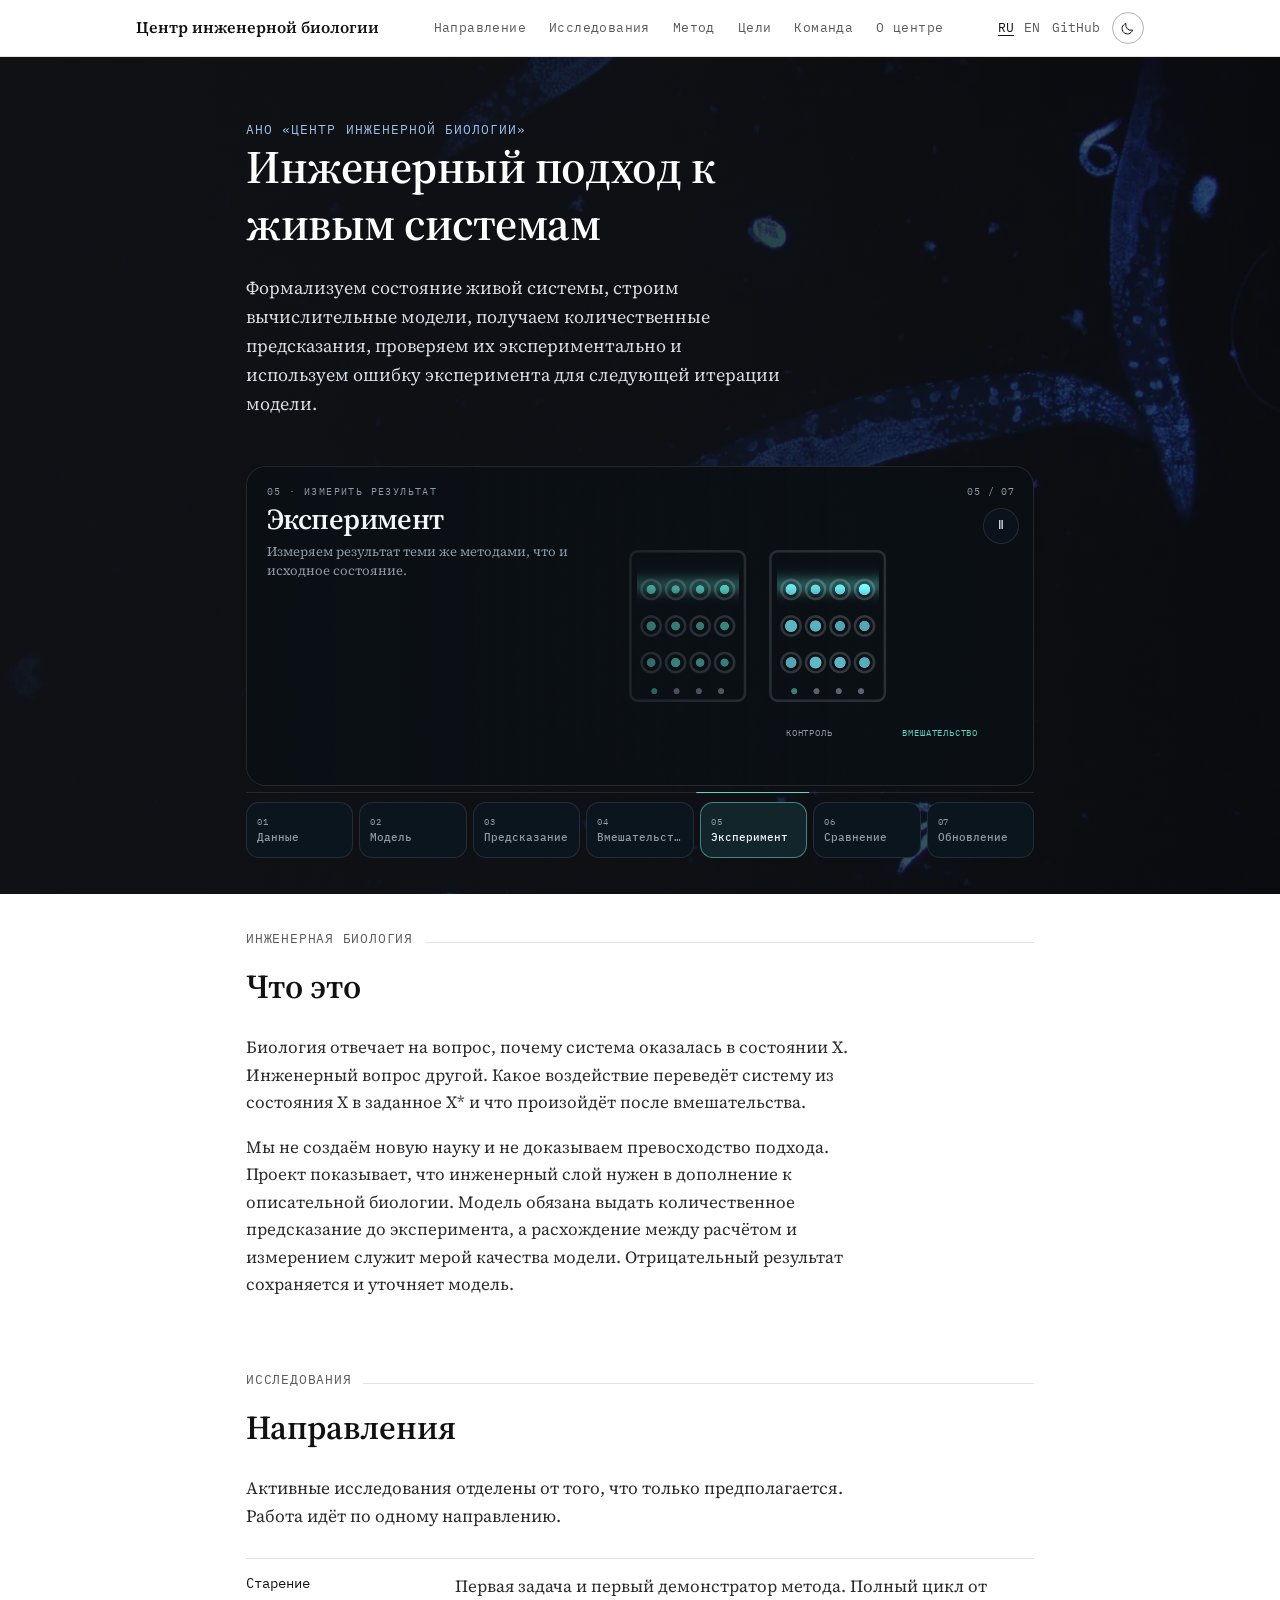
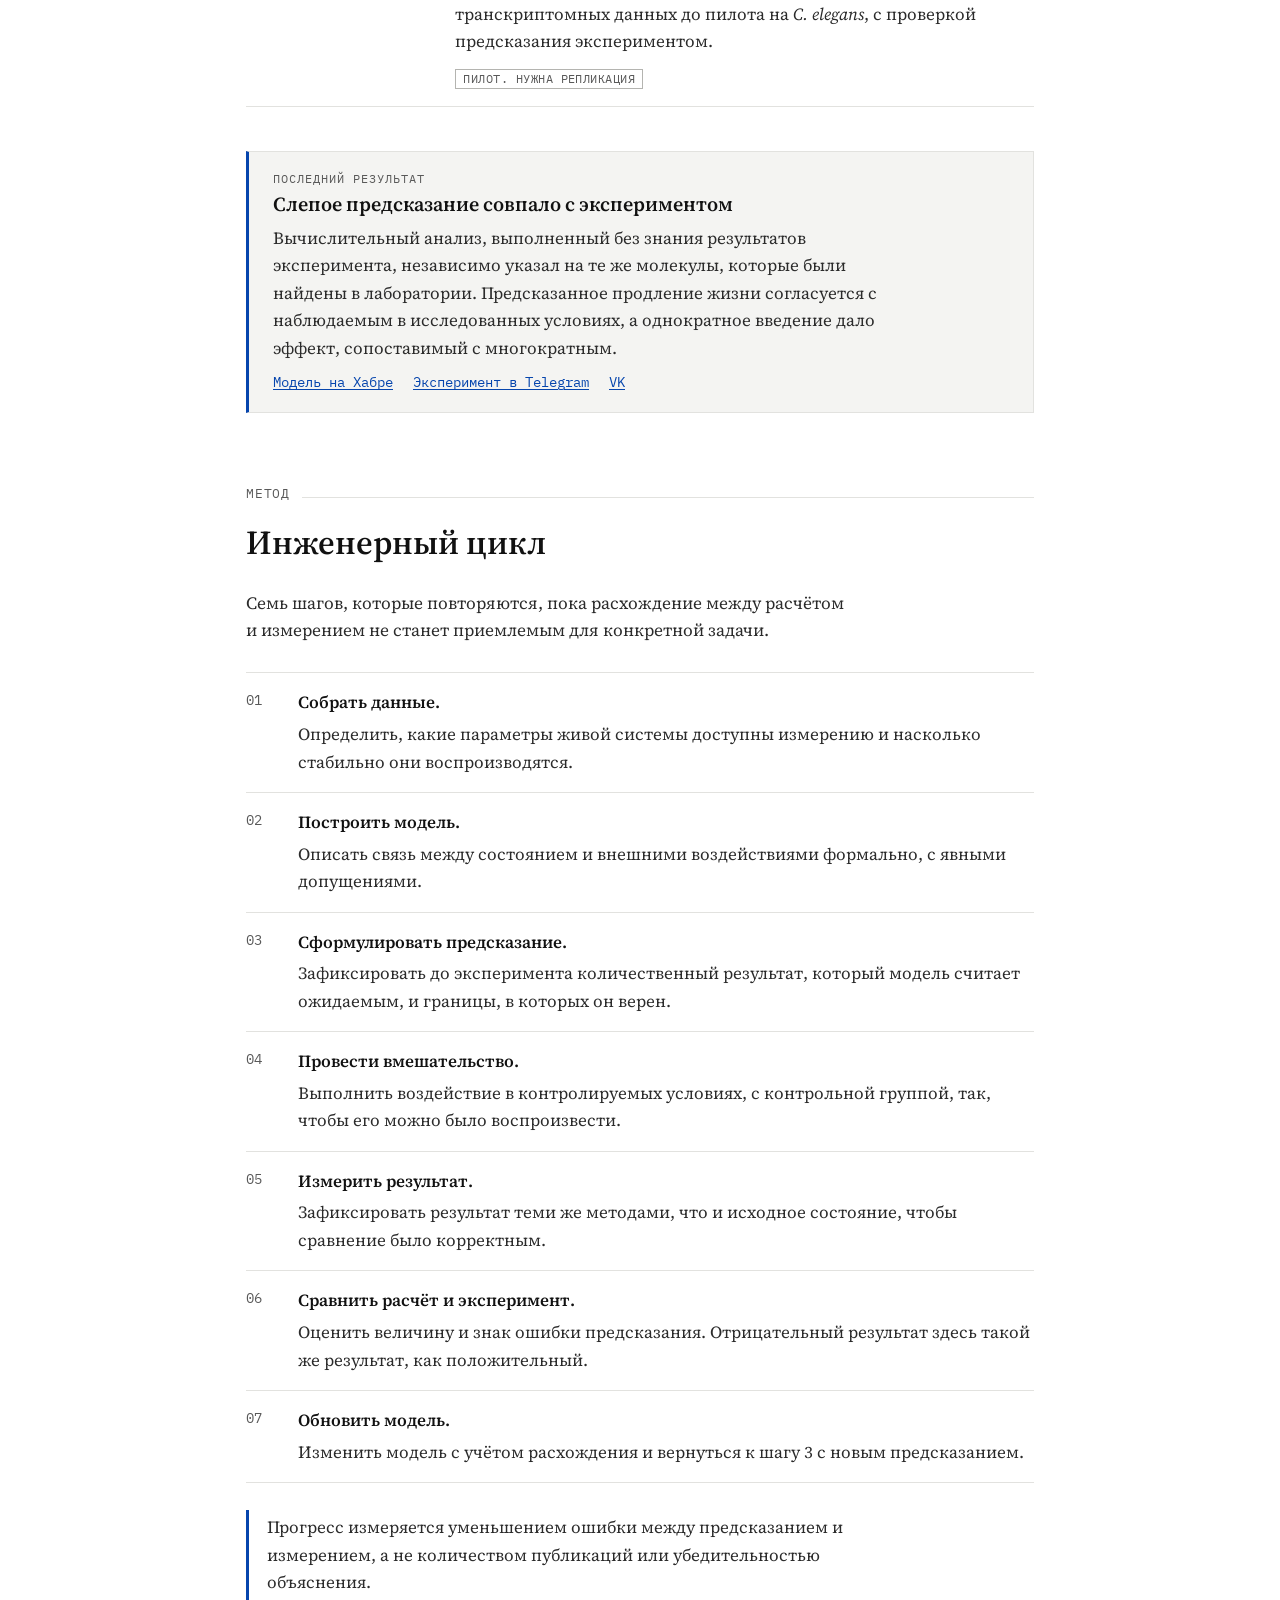
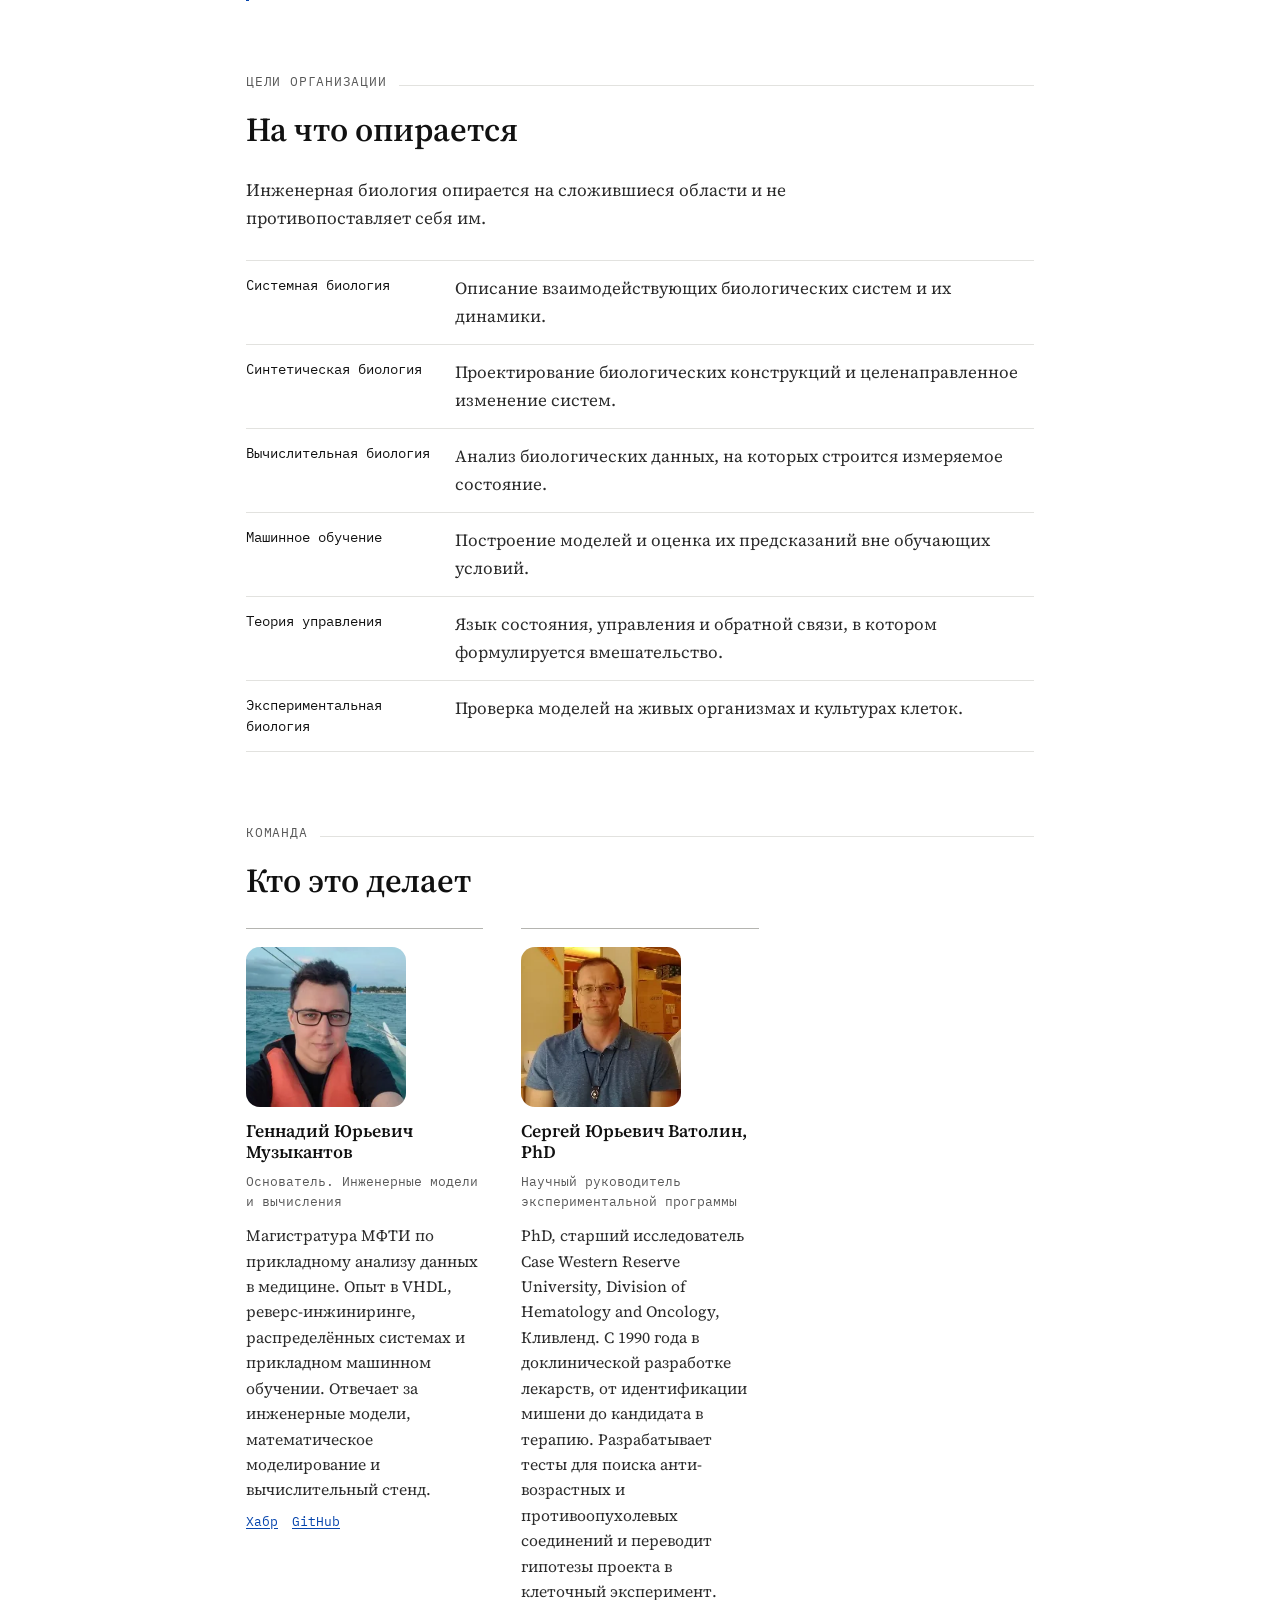
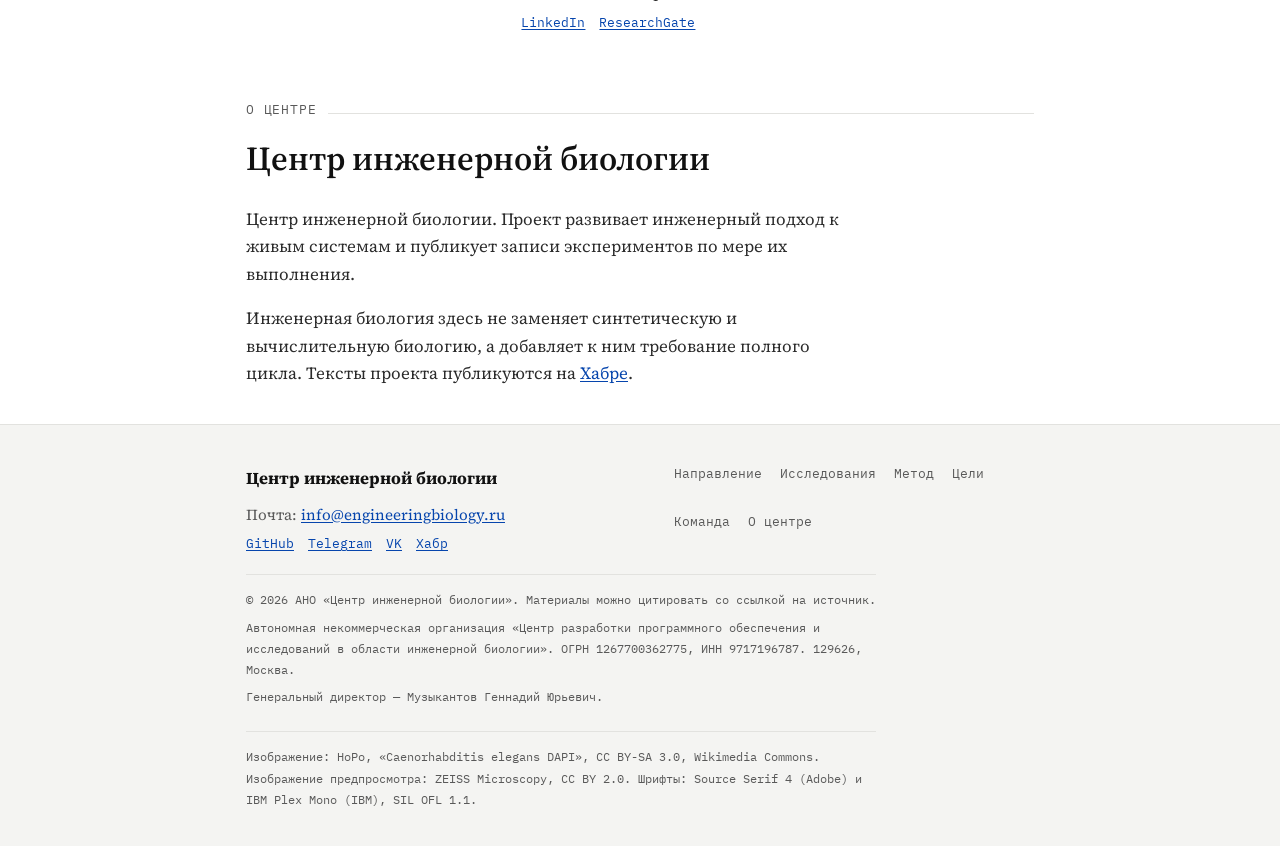
==== commit 117aefdf: "Переезд на домен ebiol.ru" ====
--- a/index.html
+++ b/index.html
@@ -9,28 +9,28 @@
 <meta name="color-scheme" content="light dark">
 <meta name="theme-color" content="#ffffff" media="(prefers-color-scheme: light)">
 <meta name="theme-color" content="#141414" media="(prefers-color-scheme: dark)">
-<link rel="canonical" href="https://engineeringbiology.ru/">
-<link rel="alternate" hreflang="ru" href="https://engineeringbiology.ru/">
-<link rel="alternate" hreflang="en" href="https://engineeringbiology.ru/en/">
-<link rel="alternate" hreflang="x-default" href="https://engineeringbiology.ru/">
+<link rel="canonical" href="https://ebiol.ru/">
+<link rel="alternate" hreflang="ru" href="https://ebiol.ru/">
+<link rel="alternate" hreflang="en" href="https://ebiol.ru/en/">
+<link rel="alternate" hreflang="x-default" href="https://ebiol.ru/">
 <meta property="og:type" content="website">
 <meta property="og:locale" content="ru_RU">
 <meta property="og:site_name" content="АНО «Центр инженерной биологии»">
 <meta property="og:title" content="Центр инженерной биологии. Предсказуемое управление живыми системами">
 <meta property="og:description" content="Центр инженерной биологии. Полный инженерный цикл от измеримого состояния живой системы до количественного предсказания вмешательства и его экспериментальной проверки.">
-<meta property="og:url" content="https://engineeringbiology.ru/">
-<meta property="og:image" content="https://engineeringbiology.ru/assets/og.jpg">
+<meta property="og:url" content="https://ebiol.ru/">
+<meta property="og:image" content="https://ebiol.ru/assets/og.jpg">
 <meta property="og:image:width" content="1200">
 <meta property="og:image:height" content="630">
 <meta name="twitter:card" content="summary_large_image">
 <meta name="twitter:title" content="Центр инженерной биологии. Предсказуемое управление живыми системами">
 <meta name="twitter:description" content="Центр инженерной биологии. Полный инженерный цикл от измеримого состояния живой системы до количественного предсказания вмешательства и его экспериментальной проверки.">
-<meta name="twitter:image" content="https://engineeringbiology.ru/assets/og.jpg">
+<meta name="twitter:image" content="https://ebiol.ru/assets/og.jpg">
 <link rel="icon" href="assets/favicon.svg" type="image/svg+xml">
 <link rel="preload" href="assets/fonts/sourceserif4-cyrillic.woff2" as="font" type="font/woff2" crossorigin>
 <link rel="stylesheet" href="assets/fonts.css">
 <link rel="stylesheet" href="assets/styles.css">
-<script type="application/ld+json">{"@context": "https://schema.org", "@type": "NGO", "name": "АНО «Центр инженерной биологии»", "legalName": "Автономная некоммерческая организация «Центр разработки программного обеспечения и исследований в области инженерной биологии»", "url": "https://engineeringbiology.ru/", "email": "info@engineeringbiology.ru", "taxID": "9717196787", "identifier": "1267700362775", "address": {"@type": "PostalAddress", "postalCode": "129626", "addressLocality": "Москва", "addressCountry": "RU"}}</script>
+<script type="application/ld+json">{"@context": "https://schema.org", "@type": "NGO", "name": "АНО «Центр инженерной биологии»", "legalName": "Автономная некоммерческая организация «Центр разработки программного обеспечения и исследований в области инженерной биологии»", "url": "https://ebiol.ru/", "email": "info@engineeringbiology.ru", "taxID": "9717196787", "identifier": "1267700362775", "address": {"@type": "PostalAddress", "postalCode": "129626", "addressLocality": "Москва", "addressCountry": "RU"}}</script>
 <script>(function(){var d=document.documentElement;d.classList.add("js");try{var t=localStorage.getItem("eb-theme");if(!t)t=window.matchMedia("(prefers-color-scheme: dark)").matches?"dark":"light";d.setAttribute("data-theme",t);}catch(e){}})();</script>
 </head>
 <body>
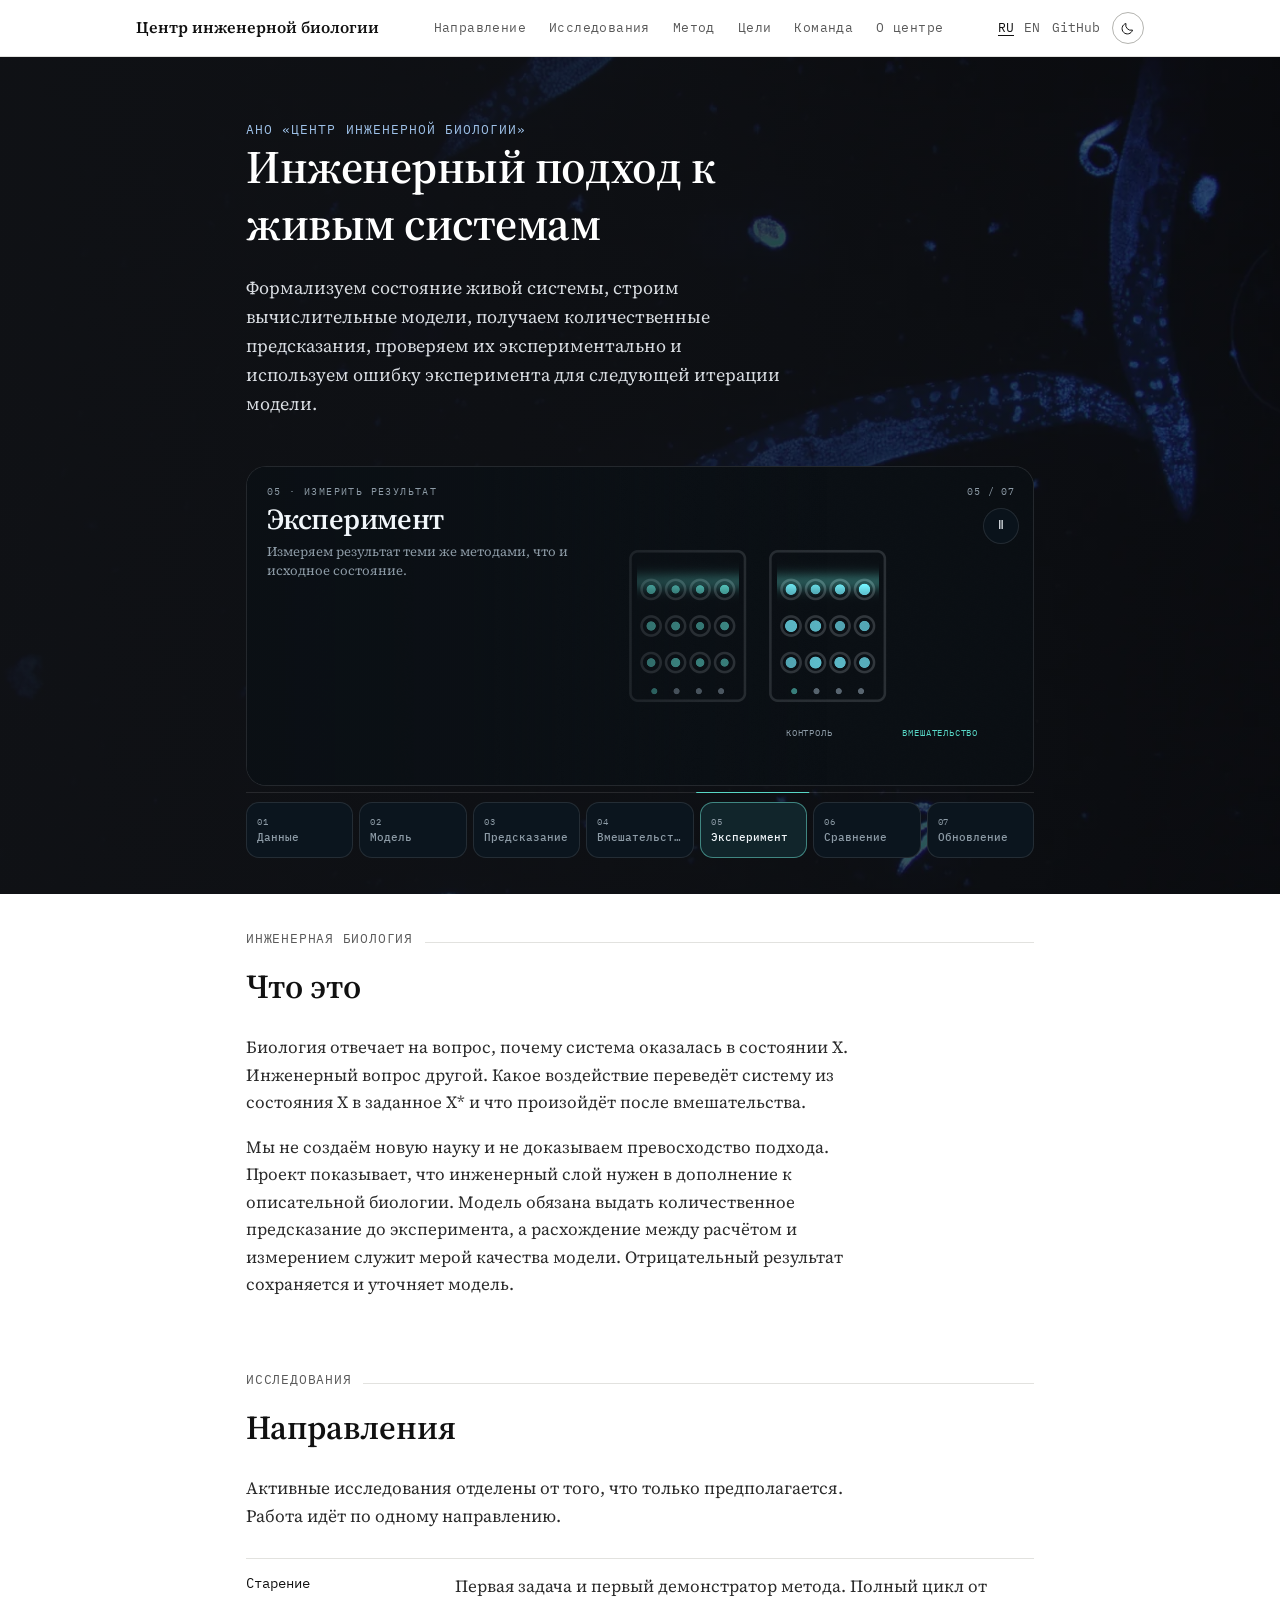
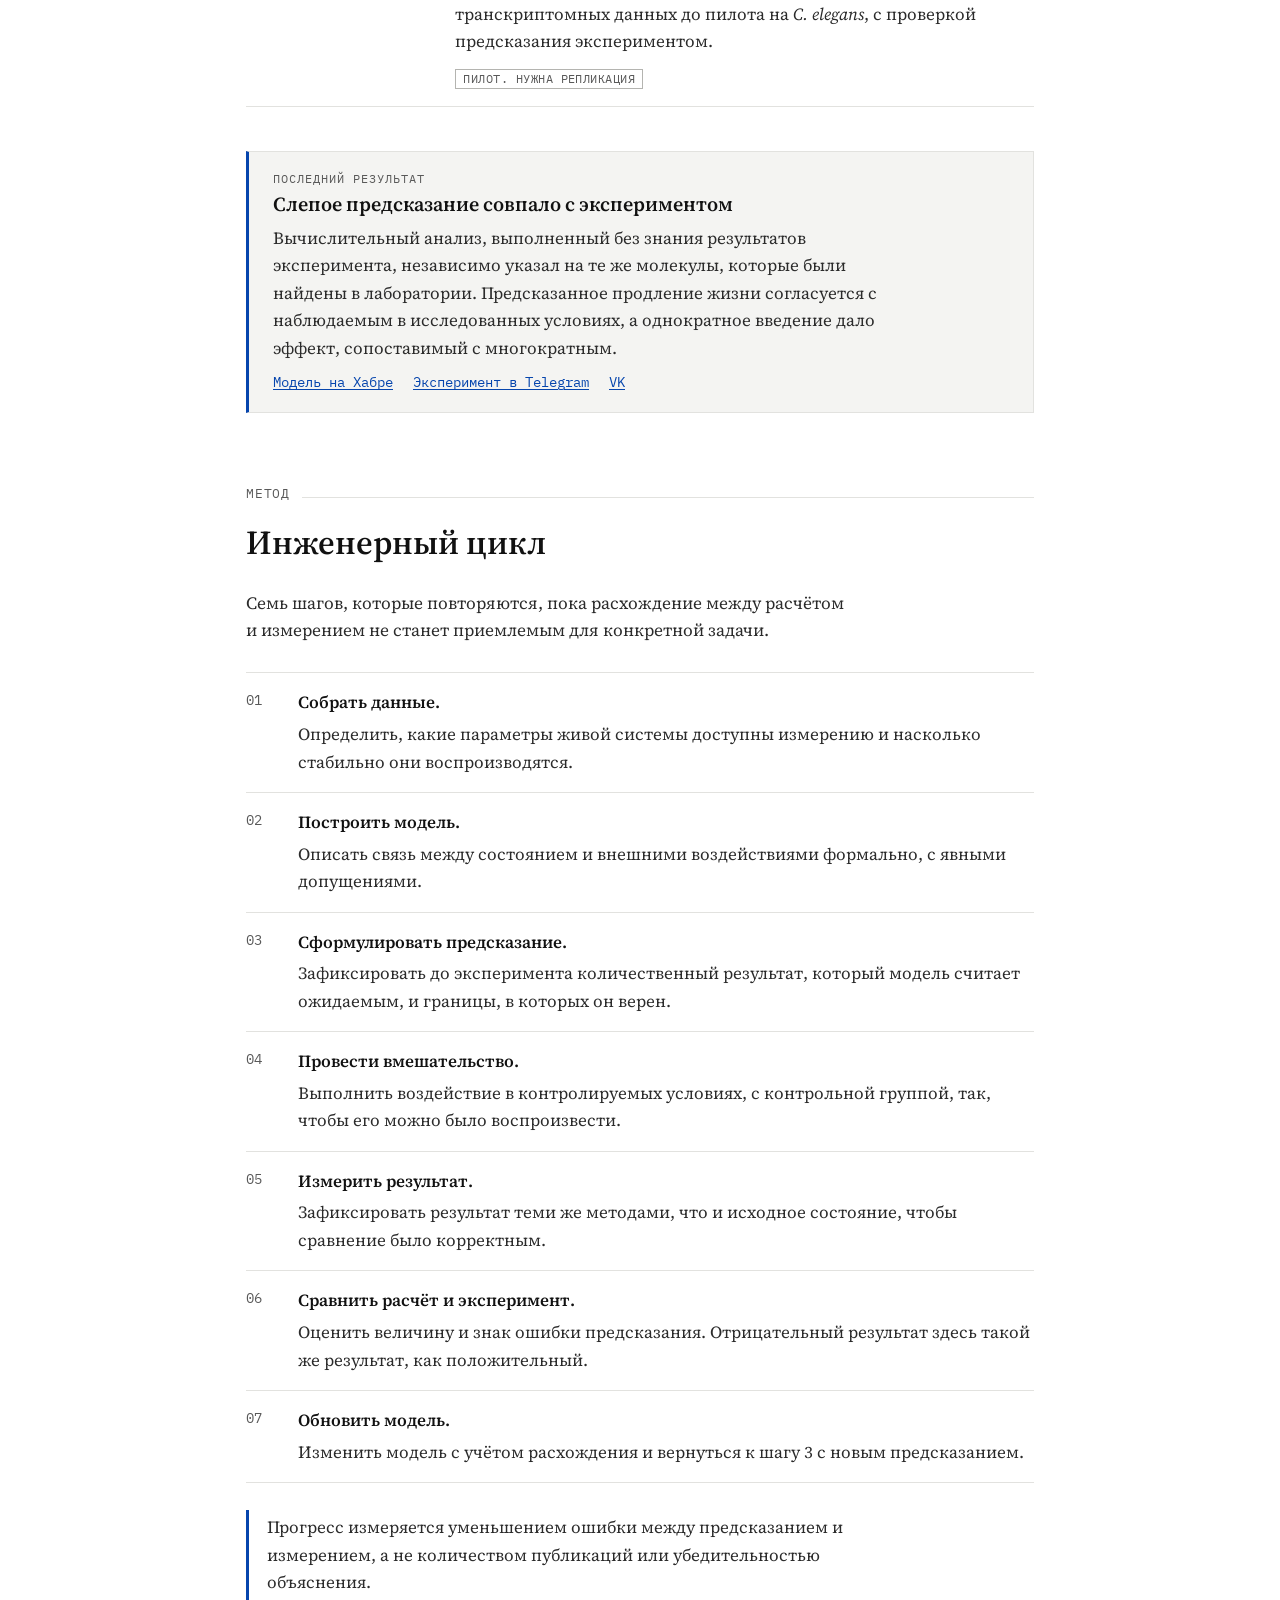
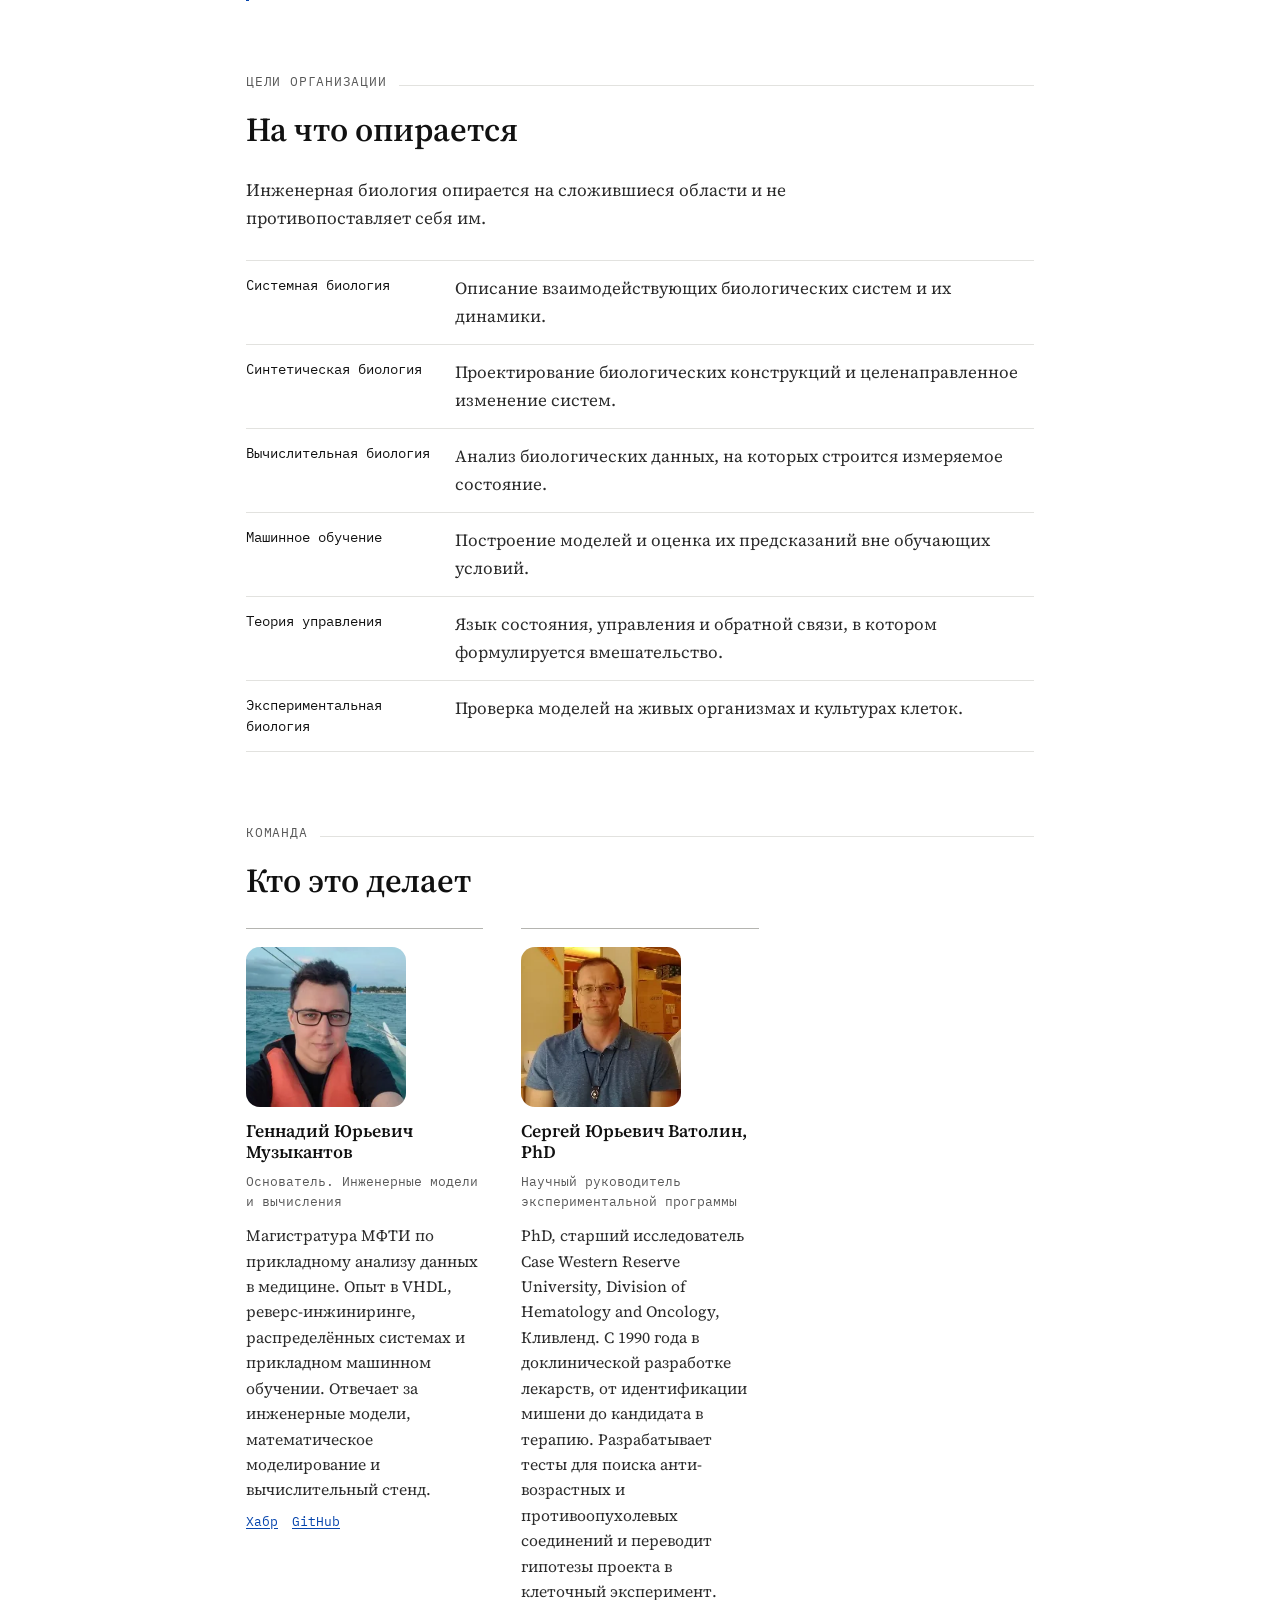
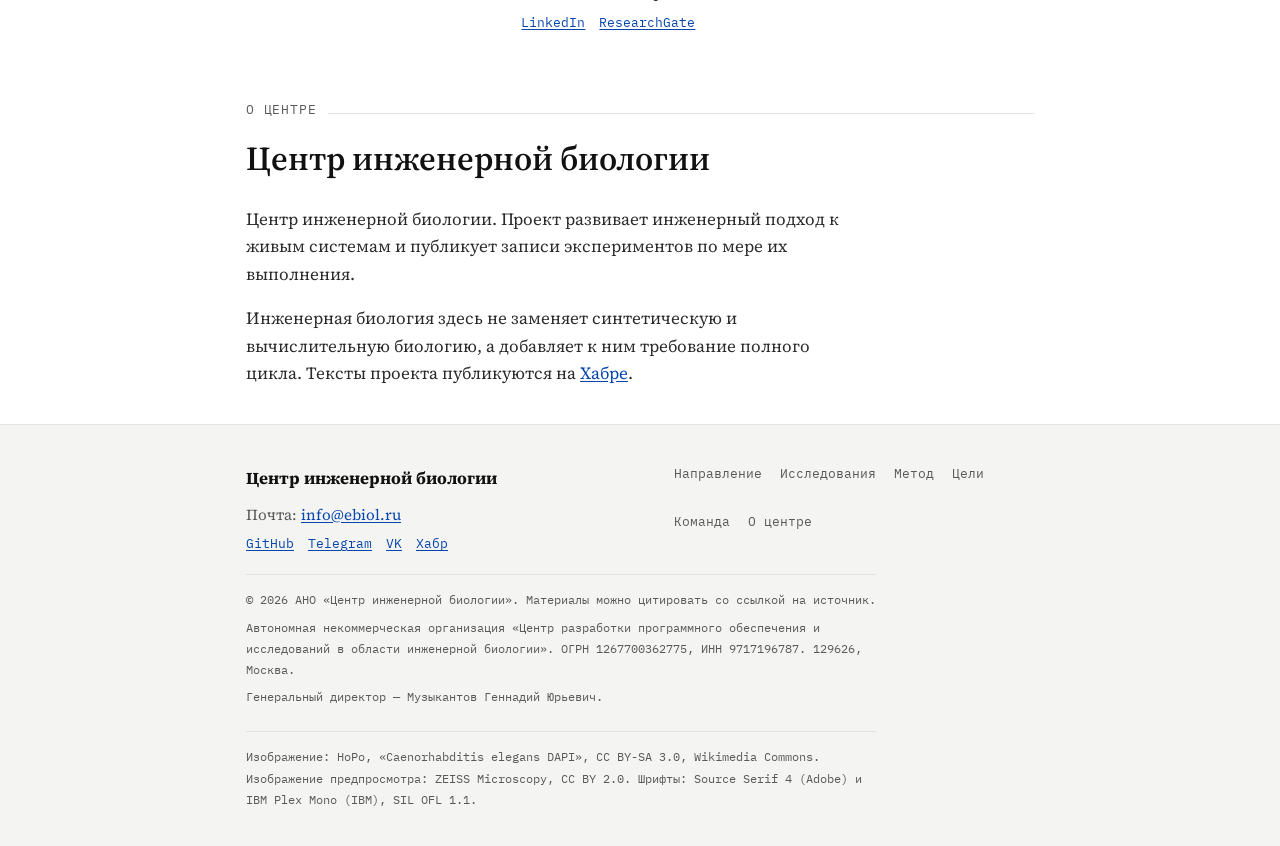
==== commit 2c5e90fd: "Почта на ebiol.ru" ====
--- a/index.html
+++ b/index.html
@@ -30,7 +30,7 @@
 <link rel="preload" href="assets/fonts/sourceserif4-cyrillic.woff2" as="font" type="font/woff2" crossorigin>
 <link rel="stylesheet" href="assets/fonts.css">
 <link rel="stylesheet" href="assets/styles.css">
-<script type="application/ld+json">{"@context": "https://schema.org", "@type": "NGO", "name": "АНО «Центр инженерной биологии»", "legalName": "Автономная некоммерческая организация «Центр разработки программного обеспечения и исследований в области инженерной биологии»", "url": "https://ebiol.ru/", "email": "info@engineeringbiology.ru", "taxID": "9717196787", "identifier": "1267700362775", "address": {"@type": "PostalAddress", "postalCode": "129626", "addressLocality": "Москва", "addressCountry": "RU"}}</script>
+<script type="application/ld+json">{"@context": "https://schema.org", "@type": "NGO", "name": "АНО «Центр инженерной биологии»", "legalName": "Автономная некоммерческая организация «Центр разработки программного обеспечения и исследований в области инженерной биологии»", "url": "https://ebiol.ru/", "email": "info@ebiol.ru", "taxID": "9717196787", "identifier": "1267700362775", "address": {"@type": "PostalAddress", "postalCode": "129626", "addressLocality": "Москва", "addressCountry": "RU"}}</script>
 <script>(function(){var d=document.documentElement;d.classList.add("js");try{var t=localStorage.getItem("eb-theme");if(!t)t=window.matchMedia("(prefers-color-scheme: dark)").matches?"dark":"light";d.setAttribute("data-theme",t);}catch(e){}})();</script>
 </head>
 <body>
@@ -205,7 +205,7 @@
     <div class="colophon__grid">
       <div>
         <strong>Центр инженерной биологии</strong>
-        <p class="colophon__contact">Почта: <a href="mailto:info@engineeringbiology.ru">info@engineeringbiology.ru</a></p>
+        <p class="colophon__contact">Почта: <a href="mailto:info@ebiol.ru">info@ebiol.ru</a></p>
         <nav class="colophon__links" aria-label="Links"><a href="https://github.com/EngineeringBiology" target="_blank" rel="noreferrer noopener">GitHub</a>
 <a href="https://t.me/reversebiolab" target="_blank" rel="noreferrer noopener">Telegram</a>
 <a href="https://vk.ru/club223616395" target="_blank" rel="noreferrer noopener">VK</a>
